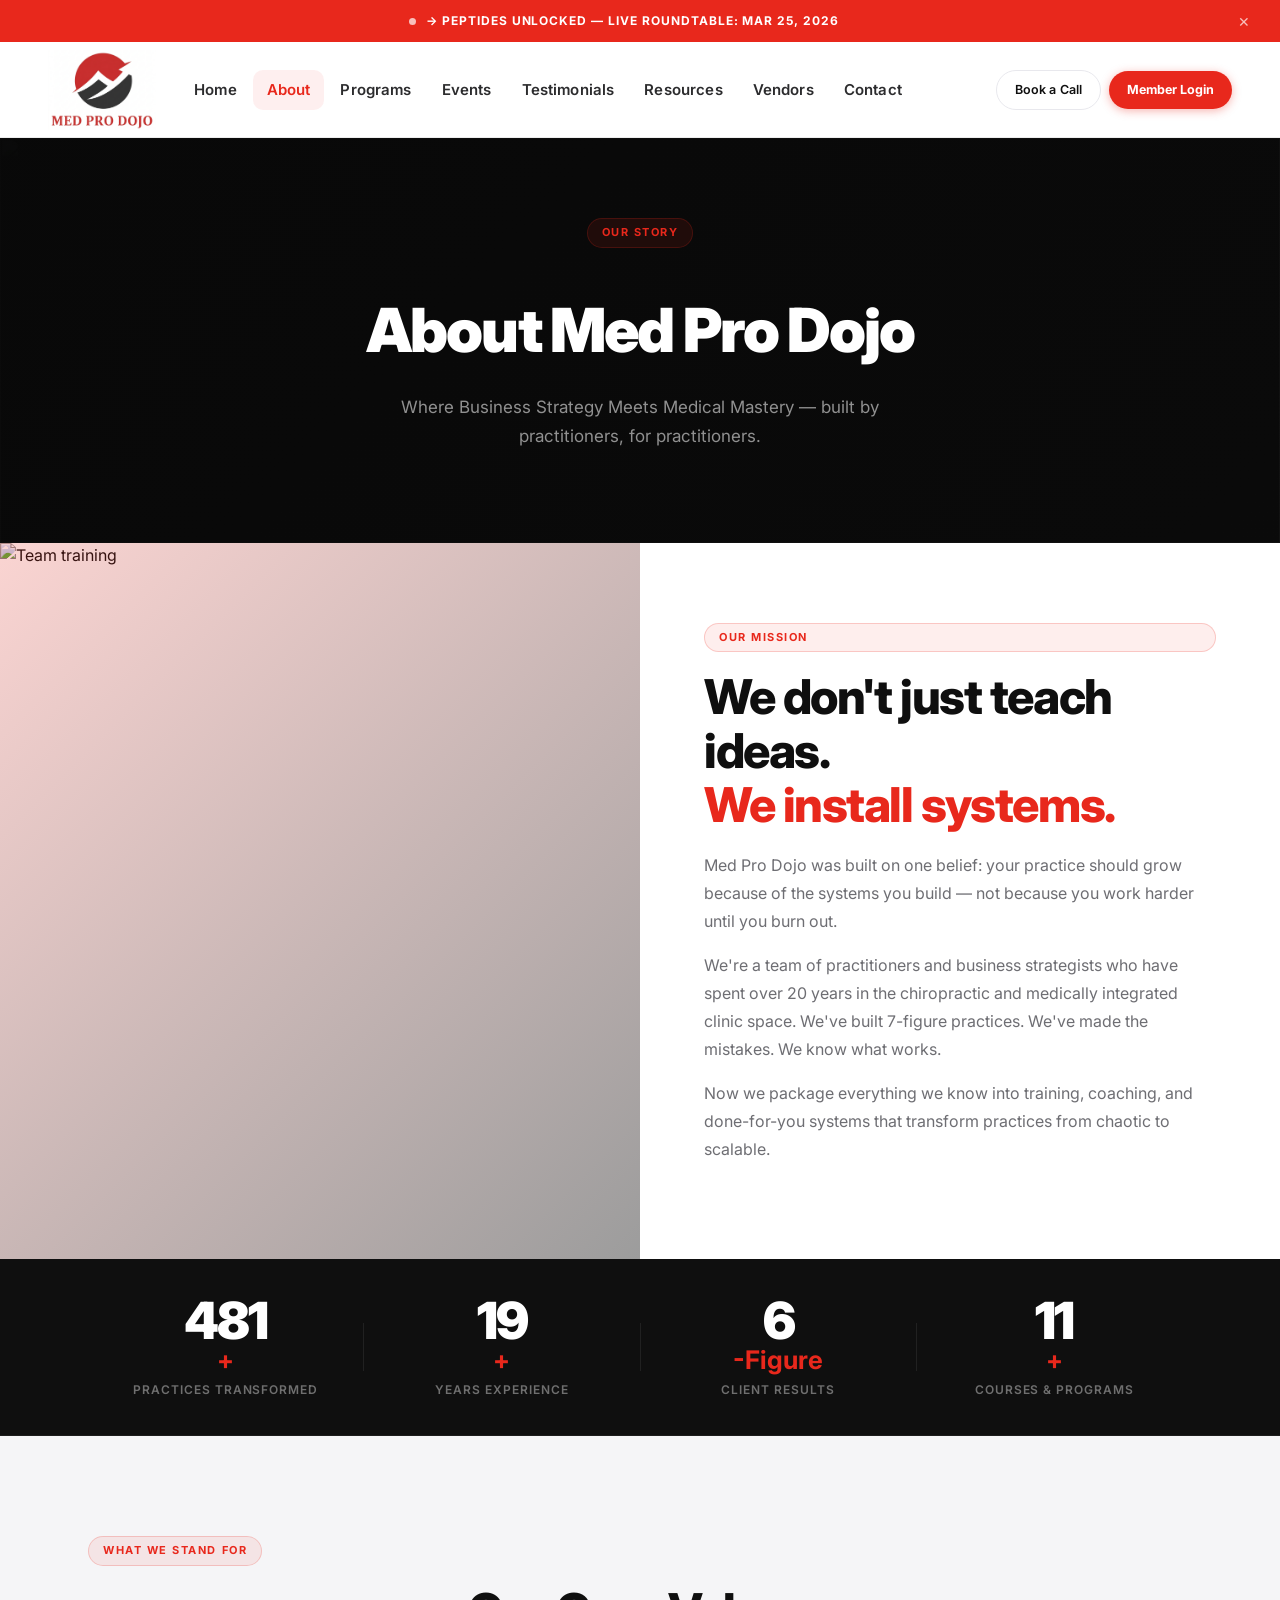
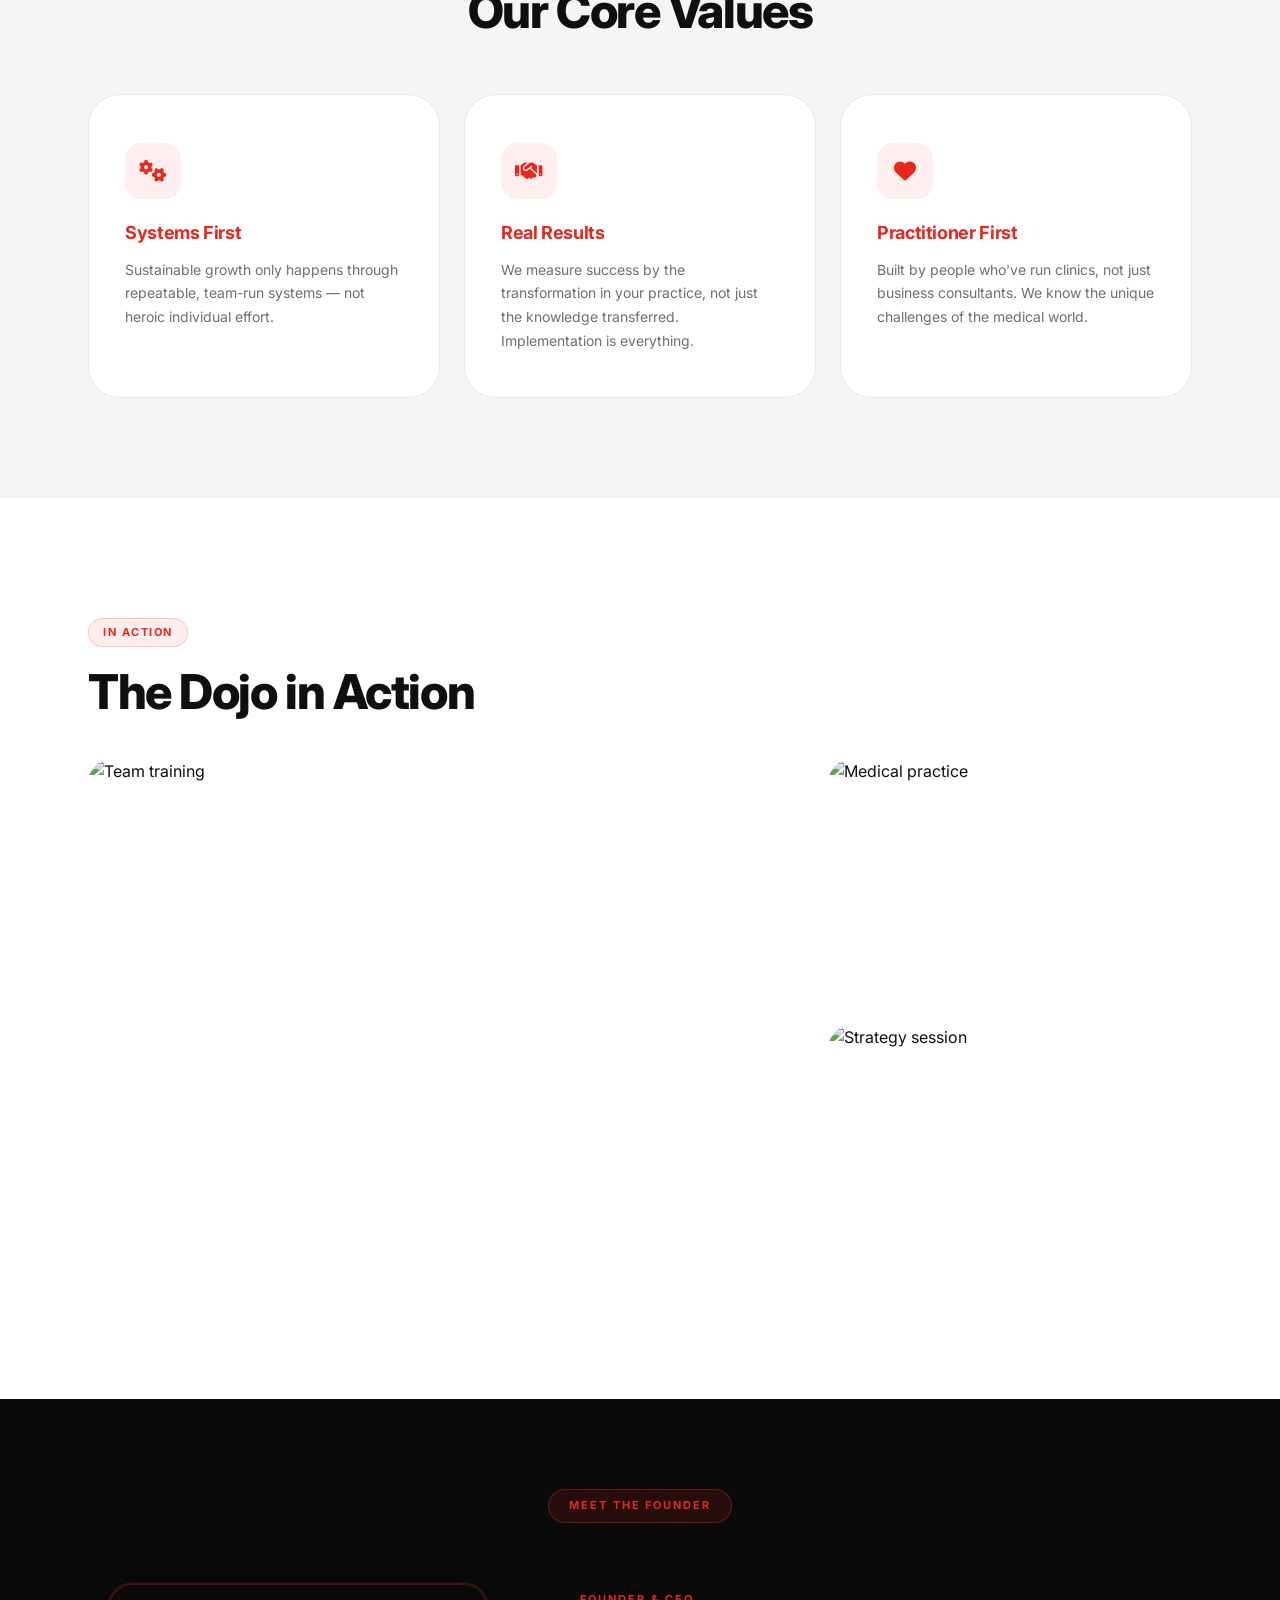
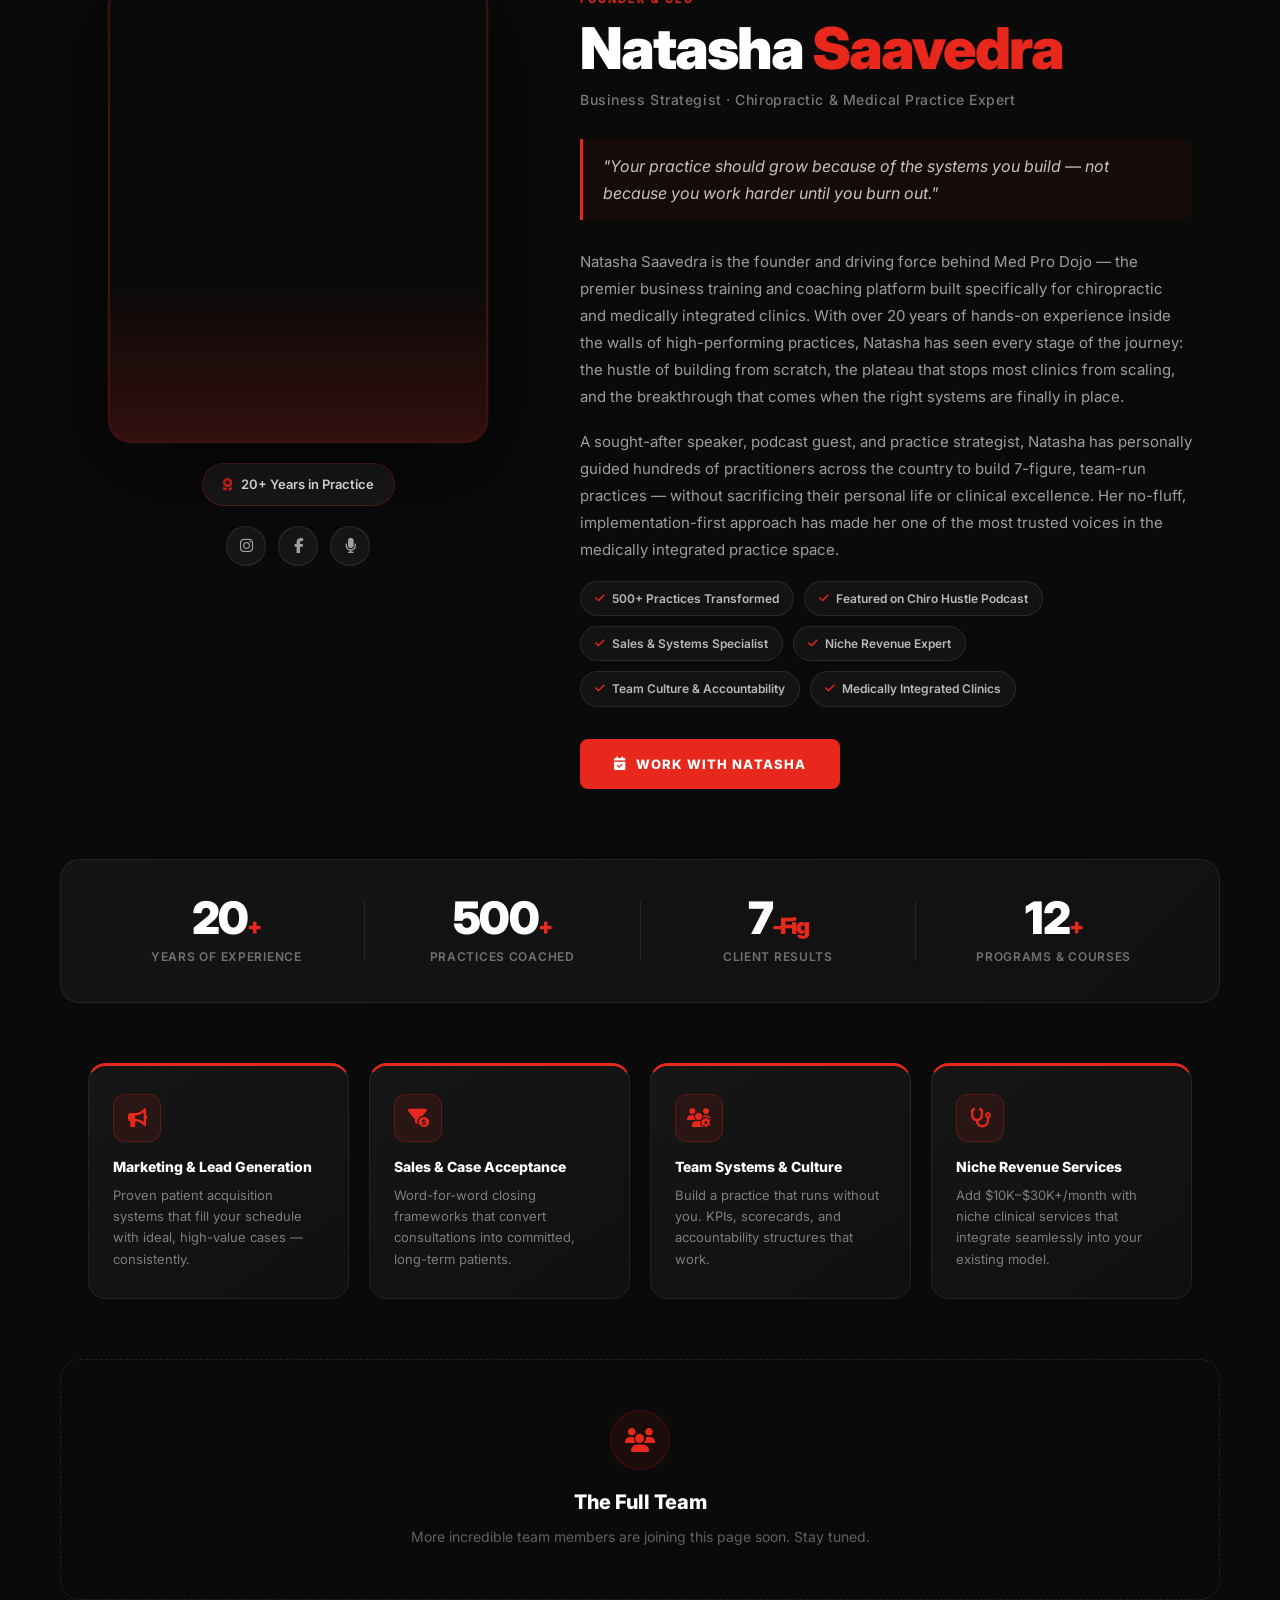
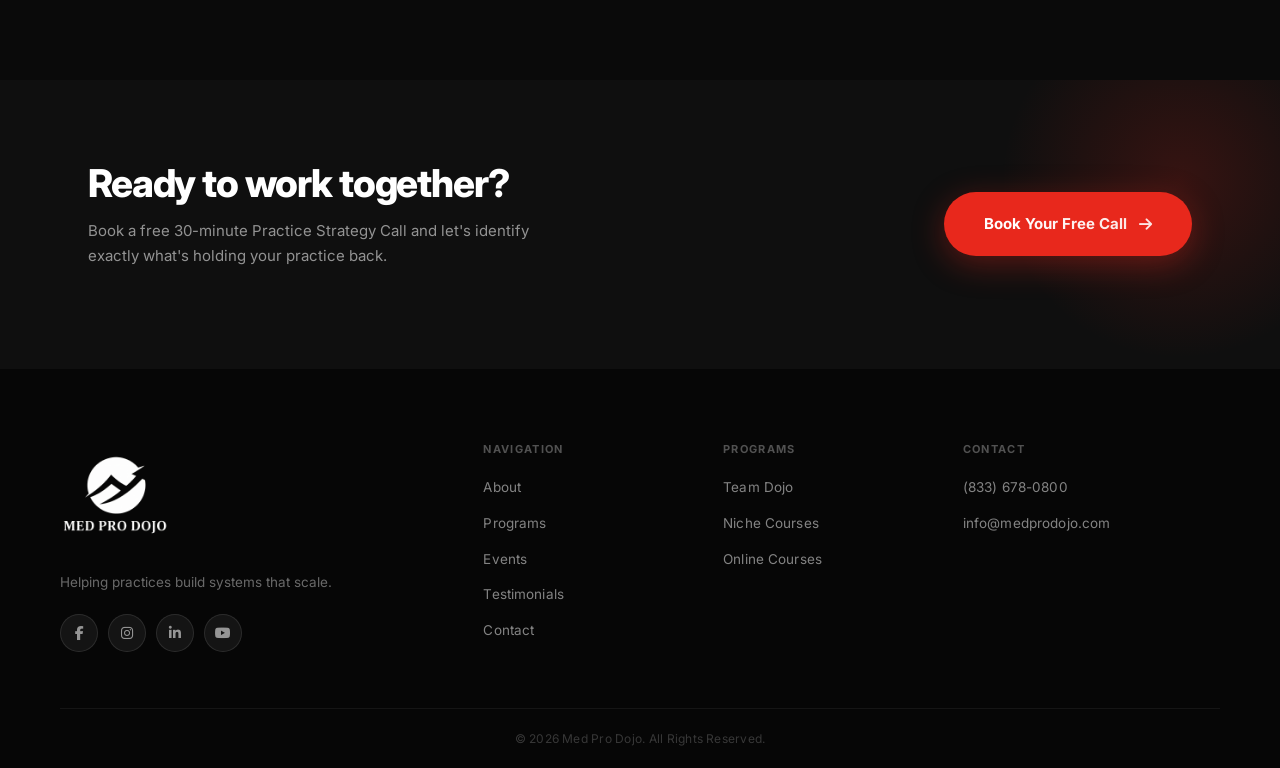
==== about.html @ c035f6b8 "Add files via upload" ====
<!DOCTYPE html>
<html lang="en">
<head>
  <meta charset="UTF-8" /><meta name="viewport" content="width=device-width, initial-scale=1.0" />
  <title>About — Med Pro Dojo</title>
  <link rel="stylesheet" href="css/style.css" />
  <link href="https://fonts.googleapis.com/css2?family=Inter:wght@300;400;500;600;700;800;900&display=swap" rel="stylesheet" />
  <link rel="stylesheet" href="https://cdn.jsdelivr.net/npm/@fortawesome/fontawesome-free@6.5.0/css/all.min.css" />
</head>
<body>
  <div class="announce-bar" id="announceBar"><div class="announce-inner"><span class="announce-dot"></span><a href="events.html">→ PEPTIDES UNLOCKED — LIVE ROUNDTABLE: MAR 25, 2026</a></div><button class="announce-close" id="announceClose">✕</button></div>
  <nav class="navbar" id="navbar">
    <div class="nav-wrap">
      <a href="index.html" class="nav-logo"><img src="images/logo-official.png" alt="Med Pro Dojo" class="logo-img-nav" /></a>
      <div class="nav-links" id="navLinks"><a href="index.html" class="nav-link">Home</a><a href="about.html" class="nav-link active">About</a><a href="programs.html" class="nav-link">Programs</a><a href="events.html" class="nav-link">Events</a><a href="testimonials.html" class="nav-link">Testimonials</a><a href="resources.html" class="nav-link">Resources</a><a href="vendors.html" class="nav-link">Vendors</a><a href="contact.html" class="nav-link">Contact</a></div>
      <div class="nav-ctas"><a href="contact.html" class="nav-btn-ghost">Book a Call</a><a href="#" class="nav-btn-red">Member Login</a><button class="burger" id="burger"><span></span><span></span><span></span></button></div>
    </div>
  </nav>
  <section class="page-hero">
    <div class="page-hero-bg"><img src="https://images.unsplash.com/photo-1551836022-d5d88e9218df?w=1600&q=70&auto=format&fit=crop" alt="" /><div class="page-hero-bg-tint"></div></div>
    <div class="container page-hero-body"><div class="section-label">Our Story</div><h1>About Med Pro Dojo</h1><p>Where Business Strategy Meets Medical Mastery — built by practitioners, for practitioners.</p></div>
  </section>
  <section class="split-section" style="min-height:580px">
    <div class="split-img"><img src="https://images.unsplash.com/photo-1576091160550-2173dba999ef?w=900&q=80&auto=format&fit=crop" alt="Team training" /><div class="split-img-overlay"></div></div>
    <div class="split-body">
      <div class="section-label dark">Our Mission</div>
      <h2 class="section-h2 text-dark">We don't just teach ideas.<br /><span class="text-red">We install systems.</span></h2>
      <p class="section-p text-gray">Med Pro Dojo was built on one belief: your practice should grow because of the systems you build — not because you work harder until you burn out.</p>
      <p class="section-p text-gray">We're a team of practitioners and business strategists who have spent over 20 years in the chiropractic and medically integrated clinic space. We've built 7-figure practices. We've made the mistakes. We know what works.</p>
      <p class="section-p text-gray">Now we package everything we know into training, coaching, and done-for-you systems that transform practices from chaotic to scalable.</p>
    </div>
  </section>
  <div class="stats-strip"><div class="stats-inner"><div class="stat-item"><span class="stat-num" data-count="500">0</span><span class="stat-plus">+</span><span class="stat-label">Practices Transformed</span></div><div class="stat-divider"></div><div class="stat-item"><span class="stat-num" data-count="20">0</span><span class="stat-plus">+</span><span class="stat-label">Years Experience</span></div><div class="stat-divider"></div><div class="stat-item"><span class="stat-num" data-count="7">0</span><span class="stat-plus">-Figure</span><span class="stat-label">Client Results</span></div><div class="stat-divider"></div><div class="stat-item"><span class="stat-num" data-count="12">0</span><span class="stat-plus">+</span><span class="stat-label">Courses &amp; Programs</span></div></div></div>
  <section class="section-light"><div class="container">
    <div class="section-label dark">What We Stand For</div>
    <h2 class="section-h2 text-dark center-text" style="margin-bottom:56px">Our Core Values</h2>
    <div style="display:grid;grid-template-columns:repeat(3,1fr);gap:24px">
      <div class="step-card reveal"><div class="step-icon"><i class="fas fa-cogs"></i></div><h3 style="font-size:18px;font-weight:700;color:var(--dark);margin-bottom:10px"><span class="text-red">Systems First</span></h3><p class="section-p text-gray" style="font-size:14px;margin:0">Sustainable growth only happens through repeatable, team-run systems — not heroic individual effort.</p></div>
      <div class="step-card reveal" style="--delay:.1s"><div class="step-icon"><i class="fas fa-handshake"></i></div><h3 style="font-size:18px;font-weight:700;color:var(--dark);margin-bottom:10px"><span class="text-red">Real Results</span></h3><p class="section-p text-gray" style="font-size:14px;margin:0">We measure success by the transformation in your practice, not just the knowledge transferred. Implementation is everything.</p></div>
      <div class="step-card reveal" style="--delay:.2s"><div class="step-icon"><i class="fas fa-heart"></i></div><h3 style="font-size:18px;font-weight:700;color:var(--dark);margin-bottom:10px"><span class="text-red">Practitioner First</span></h3><p class="section-p text-gray" style="font-size:14px;margin:0">Built by people who've run clinics, not just business consultants. We know the unique challenges of the medical world.</p></div>
    </div>
  </div></section>
  <section class="section-white"><div class="container">
    <div class="section-label dark">In Action</div>
    <h2 class="section-h2 text-dark" style="margin-bottom:40px">The Dojo in Action</h2>
    <div class="about-photo-grid">
      <div class="about-photo ap-main reveal"><img src="https://images.unsplash.com/photo-1600880292203-757bb62b4baf?w=800&q=80&auto=format&fit=crop" alt="Team training" /></div>
      <div class="about-photo reveal" style="--delay:.1s"><img src="https://images.unsplash.com/photo-1576091160399-112ba8d25d1d?w=600&q=80&auto=format&fit=crop" alt="Medical practice" /></div>
      <div class="about-photo reveal" style="--delay:.2s"><img src="https://images.unsplash.com/photo-1553877522-43269d4ea984?w=600&q=80&auto=format&fit=crop" alt="Strategy session" /></div>
    </div>
  </div></section>

  <!-- ═══════════════════════════════════════════════════
       GET TO KNOW NATASHA
  ═══════════════════════════════════════════════════ -->
  <section class="natasha-section">

    <!-- Top label -->
    <div class="natasha-intro-label">
      <span class="natasha-pill">Meet the Founder</span>
    </div>

    <!-- HERO SPLIT: photo left, headline right -->
    <div class="container natasha-hero-row">

      <!-- Photo column -->
      <div class="natasha-photo-wrap">
        <div class="natasha-photo-frame">
          <img src="images/natasha-headshot.jpg" alt="Natasha Saavedra — Founder, Med Pro Dojo" class="natasha-photo" />
          <div class="natasha-photo-glow"></div>
        </div>
        <!-- Floating credential badge -->
        <div class="natasha-badge">
          <i class="fas fa-award"></i>
          <span>20+ Years in Practice</span>
        </div>
        <!-- Social links under photo -->
        <div class="natasha-socials">
          <a href="https://www.instagram.com/medprodojo/" target="_blank" aria-label="Instagram"><i class="fab fa-instagram"></i></a>
          <a href="https://www.facebook.com/medprodojo" target="_blank" aria-label="Facebook"><i class="fab fa-facebook-f"></i></a>
          <a href="https://chirohustle.com/chiropractic-sales-marketing-and-systems-with-natasha-saavedra-chiro-hustle-podcast-661/" target="_blank" aria-label="Podcast"><i class="fas fa-microphone"></i></a>
        </div>
      </div>

      <!-- Text column -->
      <div class="natasha-text-col">
        <p class="natasha-overline">Founder &amp; CEO</p>
        <h2 class="natasha-name">Natasha <span>Saavedra</span></h2>
        <p class="natasha-title-line">Business Strategist · Chiropractic &amp; Medical Practice Expert</p>

        <blockquote class="natasha-quote">
          "Your practice should grow because of the systems you build — not because you work harder until you burn out."
        </blockquote>

        <p class="natasha-bio">
          Natasha Saavedra is the founder and driving force behind Med Pro Dojo — the premier business training and coaching platform built specifically for chiropractic and medically integrated clinics. With over 20 years of hands-on experience inside the walls of high-performing practices, Natasha has seen every stage of the journey: the hustle of building from scratch, the plateau that stops most clinics from scaling, and the breakthrough that comes when the right systems are finally in place.
        </p>
        <p class="natasha-bio">
          A sought-after speaker, podcast guest, and practice strategist, Natasha has personally guided hundreds of practitioners across the country to build 7-figure, team-run practices — without sacrificing their personal life or clinical excellence. Her no-fluff, implementation-first approach has made her one of the most trusted voices in the medically integrated practice space.
        </p>

        <!-- Credential tags -->
        <div class="natasha-creds">
          <span><i class="fas fa-check"></i> 500+ Practices Transformed</span>
          <span><i class="fas fa-check"></i> Featured on Chiro Hustle Podcast</span>
          <span><i class="fas fa-check"></i> Sales &amp; Systems Specialist</span>
          <span><i class="fas fa-check"></i> Niche Revenue Expert</span>
          <span><i class="fas fa-check"></i> Team Culture &amp; Accountability</span>
          <span><i class="fas fa-check"></i> Medically Integrated Clinics</span>
        </div>

        <a href="contact.html#strategy-call" class="natasha-cta">
          <i class="fas fa-calendar-check"></i> Work With Natasha
        </a>
      </div>
    </div>

    <!-- STATS ROW -->
    <div class="container natasha-stats-row">
      <div class="natasha-stat">
        <span class="ns-num">20<span class="ns-plus">+</span></span>
        <span class="ns-label">Years of Experience</span>
      </div>
      <div class="natasha-stat-divider"></div>
      <div class="natasha-stat">
        <span class="ns-num">500<span class="ns-plus">+</span></span>
        <span class="ns-label">Practices Coached</span>
      </div>
      <div class="natasha-stat-divider"></div>
      <div class="natasha-stat">
        <span class="ns-num">7<span class="ns-plus">-Fig</span></span>
        <span class="ns-label">Client Results</span>
      </div>
      <div class="natasha-stat-divider"></div>
      <div class="natasha-stat">
        <span class="ns-num">12<span class="ns-plus">+</span></span>
        <span class="ns-label">Programs &amp; Courses</span>
      </div>
    </div>

    <!-- EXPERTISE CARDS -->
    <div class="container natasha-expertise-row">
      <div class="natasha-exp-card">
        <div class="nec-icon"><i class="fas fa-bullhorn"></i></div>
        <h4>Marketing &amp; Lead Generation</h4>
        <p>Proven patient acquisition systems that fill your schedule with ideal, high-value cases — consistently.</p>
      </div>
      <div class="natasha-exp-card">
        <div class="nec-icon"><i class="fas fa-funnel-dollar"></i></div>
        <h4>Sales &amp; Case Acceptance</h4>
        <p>Word-for-word closing frameworks that convert consultations into committed, long-term patients.</p>
      </div>
      <div class="natasha-exp-card">
        <div class="nec-icon"><i class="fas fa-users-cog"></i></div>
        <h4>Team Systems &amp; Culture</h4>
        <p>Build a practice that runs without you. KPIs, scorecards, and accountability structures that work.</p>
      </div>
      <div class="natasha-exp-card">
        <div class="nec-icon"><i class="fas fa-stethoscope"></i></div>
        <h4>Niche Revenue Services</h4>
        <p>Add $10K–$30K+/month with niche clinical services that integrate seamlessly into your existing model.</p>
      </div>
    </div>

    <!-- TEAM COMING SOON PLACEHOLDER -->
    <div class="container natasha-team-placeholder">
      <div class="ntp-inner">
        <div class="ntp-icon"><i class="fas fa-users"></i></div>
        <h3>The Full Team</h3>
        <p>More incredible team members are joining this page soon. Stay tuned.</p>
      </div>
    </div>

  </section>

  <section class="cta-band"><div class="container cta-band-inner"><div><h2 class="cta-band-h2">Ready to work together?</h2><p class="cta-band-p">Book a free 30-minute Practice Strategy Call and let's identify exactly what's holding your practice back.</p></div><a href="contact.html" class="cta-band-btn">Book Your Free Call <i class="fas fa-arrow-right"></i></a></div></section>

  <style>
    /* ═══════════════════════════════════════════════════
       NATASHA SECTION — LOCAL STYLES
    ═══════════════════════════════════════════════════ */
    .natasha-section {
      background: #0a0a0a;
      padding: 90px 0 80px;
      overflow: hidden;
    }
    .natasha-intro-label {
      text-align: center;
      margin-bottom: 60px;
    }
    .natasha-pill {
      display: inline-block;
      background: rgba(232,40,28,0.12);
      border: 1px solid rgba(232,40,28,0.35);
      color: #E8281C;
      font-size: 11px;
      font-weight: 700;
      letter-spacing: 0.18em;
      text-transform: uppercase;
      padding: 7px 20px;
      border-radius: 100px;
    }

    /* ── HERO ROW ── */
    .natasha-hero-row {
      display: grid;
      grid-template-columns: 420px 1fr;
      gap: 72px;
      align-items: flex-start;
      margin-bottom: 70px;
    }

    /* Photo */
    .natasha-photo-wrap {
      position: relative;
      display: flex;
      flex-direction: column;
      align-items: center;
      gap: 20px;
    }
    .natasha-photo-frame {
      position: relative;
      width: 380px;
      height: 460px;
      border-radius: 24px;
      overflow: hidden;
      border: 2px solid rgba(232,40,28,0.25);
      box-shadow: 0 24px 80px rgba(0,0,0,0.6), 0 0 0 1px rgba(255,255,255,0.04);
    }
    /* Show only the top-right quadrant of the 2×2 grid image */
    .natasha-photo {
      position: absolute;
      width: 200%;       /* full image = 2× the frame width  */
      height: 200%;      /* full image = 2× the frame height */
      top: 0;
      left: -100%;       /* shift left to reveal right half  */
      object-fit: cover;
      object-position: top center;
      display: block;
    }
    .natasha-photo-glow {
      position: absolute;
      bottom: 0; left: 0; right: 0;
      height: 160px;
      background: linear-gradient(to top, rgba(232,40,28,0.18) 0%, transparent 100%);
      pointer-events: none;
    }
    .natasha-badge {
      display: inline-flex;
      align-items: center;
      gap: 8px;
      background: #1a1a1a;
      border: 1px solid rgba(232,40,28,0.3);
      border-radius: 100px;
      padding: 10px 20px;
      color: #fff;
      font-size: 13px;
      font-weight: 600;
    }
    .natasha-badge i { color: #E8281C; }
    .natasha-socials {
      display: flex;
      gap: 12px;
    }
    .natasha-socials a {
      width: 40px; height: 40px;
      border-radius: 50%;
      background: rgba(255,255,255,0.05);
      border: 1px solid rgba(255,255,255,0.1);
      display: flex; align-items: center; justify-content: center;
      color: rgba(255,255,255,0.6);
      font-size: 15px;
      transition: background 0.2s, color 0.2s, border-color 0.2s;
      text-decoration: none;
    }
    .natasha-socials a:hover {
      background: rgba(232,40,28,0.15);
      border-color: rgba(232,40,28,0.4);
      color: #E8281C;
    }

    /* Text col */
    .natasha-text-col { padding-top: 8px; }
    .natasha-overline {
      font-size: 11px;
      font-weight: 700;
      letter-spacing: 0.18em;
      text-transform: uppercase;
      color: #E8281C;
      margin-bottom: 10px;
    }
    .natasha-name {
      font-size: clamp(2.6rem, 4.5vw, 3.8rem);
      font-weight: 900;
      color: #fff;
      letter-spacing: -0.035em;
      line-height: 1.05;
      margin-bottom: 10px;
    }
    .natasha-name span { color: #E8281C; }
    .natasha-title-line {
      font-size: 14px;
      color: rgba(255,255,255,0.45);
      letter-spacing: 0.04em;
      margin-bottom: 28px;
      font-weight: 500;
    }
    .natasha-quote {
      border-left: 3px solid #E8281C;
      padding: 14px 20px;
      background: rgba(232,40,28,0.06);
      border-radius: 0 10px 10px 0;
      font-size: 16px;
      font-style: italic;
      color: rgba(255,255,255,0.75);
      line-height: 1.65;
      margin: 0 0 28px 0;
    }
    .natasha-bio {
      font-size: 15px;
      color: rgba(255,255,255,0.6);
      line-height: 1.8;
      margin-bottom: 18px;
    }
    .natasha-creds {
      display: flex;
      flex-wrap: wrap;
      gap: 10px;
      margin-bottom: 32px;
    }
    .natasha-creds span {
      display: inline-flex;
      align-items: center;
      gap: 7px;
      background: rgba(255,255,255,0.04);
      border: 1px solid rgba(255,255,255,0.09);
      border-radius: 100px;
      padding: 7px 14px;
      font-size: 12px;
      font-weight: 600;
      color: rgba(255,255,255,0.7);
    }
    .natasha-creds span i { color: #E8281C; font-size: 11px; }
    .natasha-cta {
      display: inline-flex;
      align-items: center;
      gap: 10px;
      background: #E8281C;
      color: #fff;
      font-size: 13px;
      font-weight: 800;
      letter-spacing: 0.08em;
      text-transform: uppercase;
      padding: 15px 34px;
      border-radius: 8px;
      text-decoration: none;
      transition: background 0.2s, transform 0.2s;
    }
    .natasha-cta:hover { background: #c41c12; transform: translateY(-2px); }

    /* ── STATS ROW ── */
    .natasha-stats-row {
      display: flex;
      align-items: center;
      justify-content: center;
      gap: 0;
      background: linear-gradient(135deg, #141414, #111);
      border: 1px solid rgba(255,255,255,0.07);
      border-radius: 20px;
      padding: 36px 48px;
      margin-bottom: 60px;
    }
    .natasha-stat {
      flex: 1;
      text-align: center;
      display: flex;
      flex-direction: column;
      gap: 6px;
    }
    .ns-num {
      font-size: 2.8rem;
      font-weight: 900;
      color: #fff;
      letter-spacing: -0.04em;
      line-height: 1;
    }
    .ns-plus {
      font-size: 1.4rem;
      color: #E8281C;
      font-weight: 900;
    }
    .ns-label {
      font-size: 12px;
      font-weight: 600;
      color: rgba(255,255,255,0.4);
      letter-spacing: 0.06em;
      text-transform: uppercase;
    }
    .natasha-stat-divider {
      width: 1px;
      height: 60px;
      background: rgba(255,255,255,0.08);
      flex-shrink: 0;
      margin: 0 20px;
    }

    /* ── EXPERTISE CARDS ── */
    .natasha-expertise-row {
      display: grid;
      grid-template-columns: repeat(4, 1fr);
      gap: 20px;
      margin-bottom: 60px;
    }
    .natasha-exp-card {
      background: linear-gradient(145deg, #161616, #101010);
      border: 1px solid rgba(255,255,255,0.07);
      border-top: 3px solid #E8281C;
      border-radius: 18px;
      padding: 28px 24px;
      transition: transform 0.25s, box-shadow 0.25s;
    }
    .natasha-exp-card:hover {
      transform: translateY(-5px);
      box-shadow: 0 16px 48px rgba(232,40,28,0.15);
    }
    .nec-icon {
      width: 48px; height: 48px;
      border-radius: 12px;
      background: rgba(232,40,28,0.1);
      border: 1.5px solid rgba(232,40,28,0.25);
      display: flex; align-items: center; justify-content: center;
      font-size: 19px;
      color: #E8281C;
      margin-bottom: 16px;
    }
    .natasha-exp-card h4 {
      font-size: 14px;
      font-weight: 800;
      color: #fff;
      margin-bottom: 8px;
      line-height: 1.3;
    }
    .natasha-exp-card p {
      font-size: 13px;
      color: rgba(255,255,255,0.45);
      line-height: 1.65;
      margin: 0;
    }

    /* ── TEAM PLACEHOLDER ── */
    .natasha-team-placeholder {
      border: 1.5px dashed rgba(255,255,255,0.1);
      border-radius: 20px;
      padding: 50px;
      text-align: center;
    }
    .ntp-icon {
      width: 60px; height: 60px;
      border-radius: 50%;
      background: rgba(232,40,28,0.08);
      border: 1.5px solid rgba(232,40,28,0.2);
      display: flex; align-items: center; justify-content: center;
      font-size: 24px;
      color: #E8281C;
      margin: 0 auto 16px;
    }
    .ntp-inner h3 {
      font-size: 20px; font-weight: 800; color: #fff; margin-bottom: 8px;
    }
    .ntp-inner p {
      font-size: 14px; color: rgba(255,255,255,0.35);
    }

    /* ── RESPONSIVE ── */
    @media (max-width: 960px) {
      .natasha-hero-row {
        grid-template-columns: 1fr;
        gap: 40px;
      }
      .natasha-photo-frame {
        width: 100%;
        height: 360px;
      }
      .natasha-expertise-row { grid-template-columns: 1fr 1fr; }
      .natasha-stats-row { flex-wrap: wrap; gap: 28px; padding: 32px 24px; }
      .natasha-stat-divider { display: none; }
      .natasha-stat { flex: 0 0 calc(50% - 14px); }
    }
    @media (max-width: 580px) {
      .natasha-expertise-row { grid-template-columns: 1fr; }
      .natasha-stat { flex: 0 0 100%; }
      .natasha-team-placeholder { padding: 36px 20px; }
    }
  </style>
  <footer class="footer"><div class="footer-top container"><div class="footer-brand-col"><div class="footer-logo"><img src="images/logo-white-official.png" alt="Med Pro Dojo" class="logo-img-footer" /></div><p class="footer-brand-p">Helping practices build systems that scale.</p><div class="social-row"><a href="#"><i class="fab fa-facebook-f"></i></a><a href="#"><i class="fab fa-instagram"></i></a><a href="#"><i class="fab fa-linkedin-in"></i></a><a href="#"><i class="fab fa-youtube"></i></a></div></div><div class="footer-nav-col"><p class="footer-col-label">Navigation</p><ul><li><a href="about.html">About</a></li><li><a href="programs.html">Programs</a></li><li><a href="events.html">Events</a></li><li><a href="testimonials.html">Testimonials</a></li><li><a href="contact.html">Contact</a></li></ul></div><div class="footer-nav-col"><p class="footer-col-label">Programs</p><ul><li><a href="programs.html">Team Dojo</a></li><li><a href="programs.html">Niche Courses</a></li><li><a href="programs.html">Online Courses</a></li></ul></div><div class="footer-nav-col"><p class="footer-col-label">Contact</p><ul><li><a href="tel:8336780800">(833) 678-0800</a></li><li><a href="mailto:info@medprodojo.com">info@medprodojo.com</a></li></ul></div></div><div class="footer-bottom"><p>&copy; 2026 Med Pro Dojo. All Rights Reserved.</p></div></footer>
  <div class="toast" id="toast"></div><script src="js/main.js"></script>
</body>
</html>
---- css/style.css ----
/* ================================================
   MED PRO DOJO — 2026 Elevated Redesign
   Apple-level polish · Glassmorphism · Bento Grid
   ================================================ */

/* ─── RESET & TOKENS ─────────────────────────── */
*, *::before, *::after { box-sizing: border-box; margin: 0; padding: 0; }

:root {
  --red:        #E8281C;
  --red-dark:   #C41F14;
  --red-glow:   rgba(232,40,28,0.35);
  --black:      #080808;
  --dark:       #0F0F0F;
  --dark-2:     #181818;
  --dark-3:     #242424;
  --gray-1:     #F5F5F7;
  --gray-2:     #E8E8ED;
  --gray-3:     #AEAEB2;
  --gray-4:     #6E6E73;
  --white:      #FFFFFF;
  --font:       'Inter', -apple-system, BlinkMacSystemFont, sans-serif;
  --r-sm:       10px;
  --r-md:       16px;
  --r-lg:       24px;
  --r-xl:       32px;
  --shadow-sm:  0 2px 12px rgba(0,0,0,0.08);
  --shadow-md:  0 8px 32px rgba(0,0,0,0.14);
  --shadow-lg:  0 20px 60px rgba(0,0,0,0.20);
  --shadow-xl:  0 32px 80px rgba(0,0,0,0.26);
  --ease:       cubic-bezier(0.4,0,0.2,1);
  --spring:     cubic-bezier(0.34,1.56,0.64,1);
  --t:          0.28s;
  --nav-h:      96px;
  --ann-h:      42px;
}

html { scroll-behavior: smooth; font-size: 16px; }
body {
  font-family: var(--font);
  background: var(--white);
  color: var(--dark);
  -webkit-font-smoothing: antialiased;
  -moz-osx-font-smoothing: grayscale;
  overflow-x: hidden;
  line-height: 1.6;
}
a { text-decoration: none; color: inherit; }
ul { list-style: none; }
img { display: block; max-width: 100%; }
button { font-family: var(--font); cursor: pointer; border: none; background: none; }

/* ─── UTILS ──────────────────────────────────── */
.container { max-width: 1160px; margin: 0 auto; padding: 0 28px; }
.text-red  { color: var(--red); }
.text-white{ color: var(--white); }
.text-dark { color: var(--dark); }
.text-gray { color: var(--gray-4); }
.text-muted{ color: rgba(255,255,255,0.55); }
.center-text{ text-align: center; }

/* ─── TYPOGRAPHY ─────────────────────────────── */
.section-label {
  display: inline-block;
  font-size: 11px;
  font-weight: 700;
  letter-spacing: 0.14em;
  text-transform: uppercase;
  color: var(--red);
  background: rgba(232,40,28,0.1);
  border: 1px solid rgba(232,40,28,0.2);
  padding: 5px 14px;
  border-radius: 100px;
  margin-bottom: 18px;
}
.section-label.dark {
  color: var(--red);
  background: rgba(232,40,28,0.08);
}

.section-h2 {
  font-size: clamp(2rem, 4vw, 3rem);
  font-weight: 800;
  letter-spacing: -0.03em;
  line-height: 1.12;
  margin-bottom: 20px;
}
.section-p {
  font-size: 16px;
  line-height: 1.75;
  margin-bottom: 16px;
}

/* ─── BUTTONS ────────────────────────────────── */
.btn-primary-lg {
  display: inline-flex;
  align-items: center;
  gap: 10px;
  background: var(--red);
  color: var(--white);
  font-size: 14px;
  font-weight: 700;
  letter-spacing: 0.02em;
  padding: 16px 32px;
  border-radius: 100px;
  box-shadow: 0 4px 20px var(--red-glow);
  transition: background var(--t) var(--ease),
              transform var(--t) var(--spring),
              box-shadow var(--t) var(--ease);
  cursor: pointer;
}
.btn-primary-lg:hover {
  background: var(--red-dark);
  transform: translateY(-2px);
  box-shadow: 0 8px 32px var(--red-glow);
}
.btn-primary-lg:active { transform: translateY(0); }

.btn-ghost-lg {
  display: inline-flex;
  align-items: center;
  gap: 8px;
  background: rgba(255,255,255,0.1);
  color: var(--white);
  font-size: 14px;
  font-weight: 600;
  letter-spacing: 0.02em;
  padding: 16px 32px;
  border-radius: 100px;
  border: 1px solid rgba(255,255,255,0.2);
  backdrop-filter: blur(12px);
  transition: all var(--t) var(--ease);
}
.btn-ghost-lg:hover {
  background: rgba(255,255,255,0.18);
  border-color: rgba(255,255,255,0.35);
  transform: translateY(-2px);
}

/* ─── ANNOUNCE BAR ───────────────────────────── */
.announce-bar {
  height: var(--ann-h);
  background: var(--red);
  display: flex;
  align-items: center;
  justify-content: space-between;
  padding: 0 20px;
  position: sticky;
  top: 0;
  z-index: 300;
}
.announce-inner {
  display: flex;
  align-items: center;
  gap: 10px;
  flex: 1;
  justify-content: center;
}
.announce-dot {
  width: 7px; height: 7px;
  background: rgba(255,255,255,0.7);
  border-radius: 50%;
  animation: pulse-dot 2s infinite;
}
@keyframes pulse-dot {
  0%,100%{opacity:1;transform:scale(1)}
  50%{opacity:0.5;transform:scale(1.4)}
}
.announce-inner a {
  color: var(--white);
  font-size: 12px;
  font-weight: 700;
  letter-spacing: 0.08em;
  text-transform: uppercase;
}
.announce-inner a:hover { text-decoration: underline; }
.announce-close {
  color: rgba(255,255,255,0.7);
  font-size: 14px;
  padding: 6px 10px;
  flex-shrink: 0;
  transition: color var(--t);
}
.announce-close:hover { color: var(--white); }

/* ─── NAVBAR ─────────────────────────────────── */
.navbar {
  height: var(--nav-h);
  position: sticky;
  top: var(--ann-h);
  z-index: 200;
  background: rgba(255,255,255,0.92);
  backdrop-filter: saturate(200%) blur(24px);
  -webkit-backdrop-filter: saturate(200%) blur(24px);
  border-bottom: 1px solid rgba(0,0,0,0.07);
  transition: background var(--t), box-shadow var(--t);
}
.navbar.scrolled {
  background: rgba(255,255,255,0.97);
  box-shadow: 0 2px 24px rgba(0,0,0,0.09);
}
.nav-wrap {
  max-width: 1240px;
  margin: 0 auto;
  padding: 0 28px;
  height: 100%;
  display: flex;
  align-items: center;
  gap: 24px;
}
.nav-logo {
  display: flex;
  align-items: center;
  gap: 0;
  flex-shrink: 0;
  text-decoration: none;
}
/* Official PNG logo — navbar */
.logo-img-nav {
  height: 80px;
  width: auto;
  display: block;
  flex-shrink: 0;
  transition: opacity 0.25s, transform 0.25s var(--spring);
  max-height: 80px;
  mix-blend-mode: multiply; /* removes white bg on light navbar */
}
.nav-logo:hover .logo-img-nav {
  opacity: 0.88;
  transform: scale(1.03);
}

/* Footer logo — same real logo as navbar, blended onto dark bg */
.logo-img-footer {
  height: 110px;
  width: auto;
  display: block;
  flex-shrink: 0;
  opacity: 1;
  transition: opacity 0.25s var(--ease);
}
.logo-img-footer:hover {
  opacity: 0.85;
}

/* Legacy fallback */
.logo-mark { display: none; }
.logo-text { display: none; }
.logo-name { display: none; }
.logo-tag  { display: none; }

.nav-links {
  display: flex;
  align-items: center;
  gap: 2px;
  flex: 1;
}
.nav-link {
  font-size: 15px;
  font-weight: 600;
  color: #2c2c2e;
  padding: 8px 14px;
  border-radius: var(--r-sm);
  transition: color var(--t), background var(--t);
  letter-spacing: 0.01em;
}
.nav-link:hover { color: var(--dark); background: var(--gray-1); }
.nav-link.active { color: var(--red); background: rgba(232,40,28,0.07); }

.nav-ctas {
  display: flex;
  align-items: center;
  gap: 8px;
  flex-shrink: 0;
}
.nav-btn-ghost {
  font-size: 12.5px;
  font-weight: 600;
  color: var(--dark);
  padding: 9px 18px;
  border-radius: 100px;
  border: 1.5px solid var(--gray-2);
  transition: all var(--t);
  letter-spacing: 0.01em;
}
.nav-btn-ghost:hover { background: var(--dark); color: var(--white); border-color: var(--dark); }
.nav-btn-red {
  font-size: 12.5px;
  font-weight: 700;
  color: var(--white);
  background: var(--red);
  padding: 9px 18px;
  border-radius: 100px;
  transition: all var(--t);
  box-shadow: 0 2px 10px var(--red-glow);
}
.nav-btn-red:hover { background: var(--red-dark); transform: translateY(-1px); }

.burger {
  display: none;
  flex-direction: column;
  gap: 5px;
  padding: 8px;
  border-radius: var(--r-sm);
  transition: background var(--t);
}
.burger:hover { background: var(--gray-1); }
.burger span {
  display: block;
  width: 20px; height: 2px;
  background: var(--dark);
  border-radius: 1px;
  transition: all var(--t) var(--ease);
}
.burger.open span:nth-child(1){ transform: translateY(7px) rotate(45deg); }
.burger.open span:nth-child(2){ opacity:0; transform:scaleX(0); }
.burger.open span:nth-child(3){ transform: translateY(-7px) rotate(-45deg); }

/* ─── HERO ───────────────────────────────────── */
.hero {
  min-height: 94vh;
  position: relative;
  display: flex;
  align-items: center;
  overflow: hidden;
}
.hero-media {
  position: absolute;
  inset: 0;
  z-index: 0;
}
.hero-img {
  width: 100%; height: 100%;
  object-fit: cover;
  object-position: right 25%;
  transform: scale(1.04);
  transition: transform 8s ease-out;
}
.hero.loaded .hero-img { transform: scale(1); }
.hero-tint {
  position: absolute;
  inset: 0;
  /* Text is LEFT — doctor is RIGHT. Dark left, open right. */
  background:
    linear-gradient(90deg, rgba(4,4,8,0.96) 0%, rgba(4,4,8,0.80) 35%, rgba(4,4,8,0.30) 62%, rgba(4,4,8,0.05) 100%),
    linear-gradient(0deg, rgba(4,4,8,0.55) 0%, transparent 40%),
    linear-gradient(180deg, rgba(4,4,8,0.25) 0%, transparent 20%);
}

.hero-body {
  position: relative;
  z-index: 1;
  max-width: 1160px;
  margin: 0 auto;
  padding: 100px 28px 80px;
  width: 100%;
}

.pill {
  display: inline-flex;
  align-items: center;
  gap: 6px;
  font-size: 11px;
  font-weight: 700;
  letter-spacing: 0.1em;
  text-transform: uppercase;
  padding: 6px 16px;
  border-radius: 100px;
}
.pill-red {
  background: rgba(232,40,28,0.18);
  color: #ff6b63;
  border: 1px solid rgba(232,40,28,0.35);
}

.hero-eyebrow { margin-bottom: 22px; }

.hero-h1 {
  font-size: clamp(2.6rem, 6vw, 4.4rem);
  font-weight: 900;
  line-height: 1.08;
  letter-spacing: -0.03em;
  color: var(--white);
  margin-bottom: 28px;
  max-width: 760px;
}
.hero-h1 em {
  font-style: italic;
  color: rgba(255,255,255,0.7);
  font-weight: 400;
}
.hero-stroke {
  color: var(--red);
  position: relative;
  display: inline-block;
}
.hero-stroke::after {
  content: '';
  position: absolute;
  bottom: -4px; left: 0; right: 0;
  height: 3px;
  background: linear-gradient(90deg, var(--red), transparent);
  border-radius: 2px;
  opacity: 0.6;
}

.hero-sub {
  font-size: 17px;
  color: rgba(255,255,255,0.68);
  line-height: 1.75;
  max-width: 560px;
  margin-bottom: 12px;
}
.hero-sub-sm {
  font-size: 14px;
  color: rgba(255,255,255,0.42);
  margin-bottom: 40px;
}
.hero-sub-sm strong { color: rgba(255,255,255,0.65); }

.hero-actions { display: flex; gap: 14px; flex-wrap: wrap; }

.hero-scroll {
  position: absolute;
  bottom: 36px; left: 50%;
  transform: translateX(-50%);
  display: flex;
  flex-direction: column;
  align-items: center;
  gap: 8px;
  z-index: 2;
}
.scroll-line {
  width: 1px;
  height: 48px;
  background: linear-gradient(to bottom, transparent, rgba(255,255,255,0.4));
  animation: scroll-anim 2s ease-in-out infinite;
}
@keyframes scroll-anim {
  0%,100%{ transform:scaleY(1); opacity:1; }
  50%{ transform:scaleY(0.5) translateY(12px); opacity:0.4; }
}
.hero-scroll span {
  font-size: 10px;
  letter-spacing: 0.15em;
  text-transform: uppercase;
  color: rgba(255,255,255,0.3);
}

/* ─── STATS STRIP ────────────────────────────── */
.stats-strip {
  background: var(--dark);
  border-bottom: 1px solid rgba(255,255,255,0.06);
}
.stats-inner {
  max-width: 1160px;
  margin: 0 auto;
  padding: 0 28px;
  display: flex;
  align-items: center;
  justify-content: center;
  gap: 0;
}
.stat-item {
  flex: 1;
  display: flex;
  flex-direction: column;
  align-items: center;
  padding: 36px 24px;
  position: relative;
  text-align: center;
}
.stat-top {
  display: flex;
  align-items: baseline;
  gap: 3px;
  line-height: 1;
}
.stat-num {
  font-size: clamp(2.4rem, 4vw, 3.2rem);
  font-weight: 900;
  color: var(--white);
  letter-spacing: -0.04em;
  line-height: 1;
}
.stat-plus {
  font-size: clamp(1.2rem, 2vw, 1.6rem);
  font-weight: 700;
  color: var(--red);
  line-height: 1;
}
.stat-label {
  font-size: 12px;
  color: rgba(255,255,255,0.4);
  text-transform: uppercase;
  letter-spacing: 0.08em;
  font-weight: 600;
  margin-top: 8px;
}
.stat-divider {
  width: 1px;
  height: 48px;
  background: rgba(255,255,255,0.08);
  flex-shrink: 0;
}

/* ─── SECTION WRAPPERS ───────────────────────── */
.section-dark {
  background: var(--dark);
  padding: 100px 0;
}
.section-light {
  background: var(--gray-1);
  padding: 100px 0;
}
.section-white {
  background: var(--white);
  padding: 120px 0;
}

/* Angled dividers */
.angle-bottom {
  clip-path: polygon(0 0, 100% 0, 100% calc(100% - 56px), 0 100%);
  padding-bottom: 160px;
}
.angle-top {
  clip-path: polygon(0 56px, 100% 0, 100% 100%, 0 100%);
  padding-top: 160px;
}
.angle-both {
  clip-path: polygon(0 56px, 100% 0, 100% calc(100% - 56px), 0 100%);
  padding-top: 140px;
  padding-bottom: 140px;
}

/* ─── BENTO PAIN GRID ────────────────────────── */
.bento-pain {
  display: grid;
  grid-template-columns: repeat(3, 1fr);
  grid-template-rows: auto auto;
  gap: 16px;
  margin-bottom: 60px;
}

.bento-card {
  border-radius: var(--r-lg);
  padding: 32px 28px;
  transition: transform var(--t) var(--spring), box-shadow var(--t) var(--ease);
  cursor: default;
}
.bento-card:hover {
  transform: translateY(-5px) scale(1.01);
  box-shadow: 0 20px 48px rgba(0,0,0,0.35);
}

/* Large card spans 2 rows */
.bc-large {
  grid-row: span 2;
  display: flex;
  flex-direction: column;
  justify-content: flex-end;
  min-height: 280px;
}
.bc-wide {
  grid-column: span 2;
}
.bc-med {}

.glass-dark {
  background: rgba(255,255,255,0.04);
  border: 1px solid rgba(255,255,255,0.09);
  backdrop-filter: blur(20px);
}
.glass-red {
  background: rgba(232,40,28,0.1);
  border: 1px solid rgba(232,40,28,0.25);
  backdrop-filter: blur(20px);
}

.bento-icon {
  width: 44px; height: 44px;
  border-radius: 12px;
  background: rgba(232,40,28,0.15);
  border: 1px solid rgba(232,40,28,0.25);
  display: flex; align-items: center; justify-content: center;
  color: var(--red);
  font-size: 18px;
  margin-bottom: 16px;
}
.glass-red .bento-icon {
  background: rgba(232,40,28,0.2);
  border-color: rgba(232,40,28,0.4);
}

.bento-card h3 {
  font-size: 16px;
  font-weight: 700;
  color: rgba(255,255,255,0.85);
  line-height: 1.45;
  margin-bottom: 8px;
}
.bento-card h3 strong { color: var(--white); }
.bento-card p {
  font-size: 13.5px;
  color: rgba(255,255,255,0.45);
  line-height: 1.6;
}

.pain-statement {
  text-align: center;
  font-size: 22px;
  font-weight: 600;
  color: rgba(255,255,255,0.75);
  max-width: 680px;
  margin: 0 auto;
  line-height: 1.5;
  padding: 32px 48px;
  border: 1px solid rgba(255,255,255,0.08);
  border-radius: var(--r-lg);
  background: rgba(255,255,255,0.03);
}
.pain-statement .fa-quote-left { color: var(--red); margin-right: 12px; font-size: 18px; }
.pain-statement .fa-quote-right { color: var(--red); margin-left: 12px; font-size: 18px; }

/* ─── IMAGINE STACK ──────────────────────────── */
.imagine-stack {
  max-width: 800px;
  margin: 0 auto;
  display: flex;
  flex-direction: column;
  gap: 3px;
}
.imagine-row {
  display: flex;
  align-items: center;
  gap: 28px;
  background: var(--white);
  border: 1.5px solid var(--gray-2);
  border-radius: var(--r-lg);
  padding: 24px 32px;
  transition: all var(--t) var(--ease);
  cursor: default;
}
.imagine-row:hover {
  border-color: var(--red);
  box-shadow: 0 4px 24px rgba(232,40,28,0.1), var(--shadow-sm);
  transform: translateX(8px);
}
.imagine-num {
  font-size: 42px;
  font-weight: 900;
  color: var(--gray-2);
  line-height: 1;
  letter-spacing: -0.04em;
  flex-shrink: 0;
  width: 56px;
  text-align: center;
  transition: color var(--t);
}
.imagine-row:hover .imagine-num { color: rgba(232,40,28,0.2); }
.imagine-row p {
  font-size: 17px;
  font-weight: 500;
  color: var(--dark);
  line-height: 1.5;
}
.imagine-row p strong { color: var(--red); }

/* ─── GROWTH SECTION ─────────────────────────── */
.growth-section {
  position: relative;
  padding: 60px 0 70px;
  overflow: hidden;
}
.growth-bg {
  position: absolute;
  inset: 0;
}
.growth-bg img {
  width: 100%; height: 100%;
  object-fit: cover;
  object-position: center;
}
.growth-overlay {
  position: absolute;
  inset: 0;
  background: rgba(4,4,6,0.97);
}
.growth-body {
  position: relative;
  z-index: 1;
  text-align: center;
}
.growth-header { text-align: center; }

/* ════════════════════════════════════════
   GROWTH SYSTEM — Hub & Spoke Diagram
════════════════════════════════════════ */

/* ── SECTION ── */
.gsd-section {
  background: linear-gradient(180deg, #080808 0%, #040404 50%, #080808 100%);
  padding: 90px 0 80px;
  border-top: 1px solid rgba(255,255,255,0.04);
  border-bottom: 1px solid rgba(255,255,255,0.04);
}

/* ── HEADER ── */
.gsd-header {
  text-align: center;
  margin-bottom: 56px;
}
.gsd-badge {
  display: inline-block;
  background: var(--red);
  color: #fff;
  font-size: 11px;
  font-weight: 800;
  letter-spacing: 0.12em;
  text-transform: uppercase;
  padding: 7px 20px;
  border-radius: 100px;
  margin-bottom: 22px;
}
.gsd-title {
  font-size: clamp(2.2rem, 4.5vw, 3.4rem);
  font-weight: 900;
  color: #fff;
  line-height: 1.1;
  letter-spacing: -0.03em;
  margin-bottom: 16px;
}
.gsd-title-red { color: var(--red); }
.gsd-subtitle {
  font-size: 15px;
  color: rgba(255,255,255,0.45);
  max-width: 520px;
  margin: 0 auto;
  line-height: 1.7;
}

/* ── DIAGRAM CANVAS ──
   900px wide × 480px tall fixed canvas.
   All children are absolute inside it.
   SVG lines sit underneath via z-index.
── */
.gsd-diagram {
  position: relative;
  width: 900px;
  height: 560px;
  margin: 0 auto;
}

/* SVG line layer */
.gsd-lines {
  position: absolute;
  inset: 0;
  width: 100%;
  height: 100%;
  pointer-events: none;
  z-index: 1;
}

/* ── HUB ──
   Centered at (450, 295) → left: 450-95=355, top: 295-95=200
── */
.gsd-hub {
  position: absolute;
  left: 355px;
  top:  200px;
  width: 190px;
  height: 190px;
  display: flex;
  align-items: center;
  justify-content: center;
  z-index: 3;
}
.gsd-hub-outer-glow {
  position: absolute;
  inset: -30px;
  border-radius: 50%;
  background: radial-gradient(circle, rgba(232,40,28,0.45) 0%, rgba(232,40,28,0.1) 55%, transparent 75%);
  animation: gsdPulse 3s ease-in-out infinite;
}
@keyframes gsdPulse {
  0%,100% { opacity: 0.7; transform: scale(1);   }
  50%      { opacity: 1;   transform: scale(1.08); }
}
.gsd-hub-ring {
  position: absolute;
  inset: 0;
  border-radius: 50%;
  border: 4px solid rgba(232,40,28,0.9);
  box-shadow:
    0 0 0 8px rgba(232,40,28,0.15),
    0 0 50px rgba(232,40,28,0.65),
    0 0 100px rgba(232,40,28,0.3);
  background: #ffffff;
  overflow: hidden;
}
.gsd-hub-inner {
  position: relative;
  z-index: 2;
  display: flex;
  align-items: center;
  justify-content: center;
  width: 100%;
  height: 100%;
}
.gsd-hub-logo {
  width: 138px;
  height: 138px;
  object-fit: contain;
}

/* ── CARDS ── shared styles */
.gsd-card {
  position: absolute;
  width: 220px;
  background: linear-gradient(145deg, #1e1e1e 0%, #131313 100%);
  border: 1px solid rgba(255,255,255,0.08);
  border-top: 3px solid var(--red);
  border-radius: 16px;
  padding: 18px 16px 18px 16px;
  display: flex;
  align-items: flex-start;
  gap: 14px;
  z-index: 4;
  transition: transform 0.25s ease, border-color 0.25s, box-shadow 0.25s;
  cursor: default;
}
.gsd-card:hover {
  transform: translateY(-4px) scale(1.02);
  border-color: rgba(232,40,28,0.45);
  box-shadow: 0 12px 40px rgba(232,40,28,0.25);
}

/* Icon circle */
.gsd-card-icon {
  flex-shrink: 0;
  width: 44px;
  height: 44px;
  border-radius: 50%;
  background: rgba(232,40,28,0.12);
  border: 1.5px solid rgba(232,40,28,0.35);
  display: flex;
  align-items: center;
  justify-content: center;
  color: var(--red);
  font-size: 17px;
}

/* Card text */
.gsd-card-text strong {
  display: block;
  font-size: 14px;
  font-weight: 800;
  color: #fff;
  line-height: 1.3;
  margin-bottom: 5px;
}
.gsd-card-text p {
  font-size: 12px;
  color: rgba(255,255,255,0.45);
  line-height: 1.55;
  margin: 0;
}

/* ── CARD POSITIONS ──
   Diagram: 900 × 560, hub center = (450, 295)
   Cards are 220×~100px → half = (110, 50)
   TOP:        cx=450,cy=70  → left=340, top=20    (far above hub)
   LEFT:       cx=95,cy=245  → left=-15, top=195
   RIGHT:      cx=805,cy=245 → left=695, top=195
   BOT-LEFT:   cx=145,cy=450 → left=35,  top=405
   BOT-RIGHT:  cx=755,cy=450 → left=645, top=405
── */
.gsd-card--top      { left: 340px; top:  20px; }
.gsd-card--left     { left: -15px; top: 195px; }
.gsd-card--right    { left: 695px; top: 195px; }
.gsd-card--bot-left { left:  35px; top: 405px; }
.gsd-card--bot-right{ left: 645px; top: 405px; }

/* ── FOOTNOTE ── */
.gsd-footnote {
  text-align: center;
  margin-top: 40px;
  font-size: 13.5px;
  color: rgba(255,255,255,0.3);
  letter-spacing: 0.01em;
}

/* ── RESPONSIVE ── */
@media (max-width: 960px) {
  .gsd-diagram {
    width: 100%;
    height: auto;
    display: grid;
    grid-template-columns: 1fr 1fr;
    gap: 12px;
    position: static;
  }
  .gsd-lines { display: none; }
  .gsd-hub {
    position: static;
    width: 100px; height: 100px;
    grid-column: 1 / span 2;
    margin: 8px auto 4px;
  }
  .gsd-hub-outer-glow { inset: -16px; }
  .gsd-hub-logo { width: 80px; height: 80px; }
  .gsd-card {
    position: static;
    width: 100%;
  }
  .gsd-card--top { grid-column: 1 / span 2; }
}


/* ─── STEPS ──────────────────────────────────── */
.steps-row {
  display: grid;
  grid-template-columns: repeat(4,1fr);
  gap: 28px;
}
.step-card {
  background: var(--white);
  border: 1.5px solid var(--gray-2);
  border-radius: var(--r-xl);
  padding: 48px 36px 44px;
  position: relative;
  transition: all var(--t) var(--spring);
  overflow: hidden;
}
.step-card::after {
  content: '';
  position: absolute;
  top: 0; left: 0; right: 0;
  height: 3px;
  background: linear-gradient(90deg, var(--red), #ff6b63);
  transform: scaleX(0);
  transform-origin: left;
  transition: transform 0.4s var(--ease);
}
.step-card:hover {
  box-shadow: var(--shadow-lg);
  border-color: transparent;
  transform: translateY(-6px);
}
.step-card:hover::after { transform: scaleX(1); }
.step-num {
  font-size: 88px;
  font-weight: 900;
  color: var(--gray-2);
  line-height: 1;
  letter-spacing: -0.05em;
  margin-bottom: 12px;
  transition: color var(--t);
}
.step-card:hover .step-num { color: rgba(232,40,28,0.12); }
.step-icon {
  width: 56px; height: 56px;
  border-radius: var(--r-md);
  background: rgba(232,40,28,0.08);
  display: flex; align-items: center; justify-content: center;
  color: var(--red);
  font-size: 22px;
  margin-bottom: 20px;
  transition: background var(--t), transform var(--t) var(--spring);
}
.step-card:hover .step-icon {
  background: var(--red);
  color: var(--white);
  transform: scale(1.1);
}
.step-card h3 {
  font-size: 20px;
  font-weight: 800;
  margin-bottom: 14px;
  color: var(--dark);
  letter-spacing: -0.02em;
}
.step-card p {
  font-size: 15px;
  color: var(--gray-4);
  line-height: 1.7;
}
.step-line {
  position: absolute;
  right: -20px; top: 50%;
  transform: translateY(-50%);
  width: 40px; height: 2px;
  background: var(--gray-2);
  z-index: 2;
}

/* ─── WHO WE HELP — split image section ─────── */
.who-section {
  display: grid;
  grid-template-columns: 1fr 1fr;
  min-height: 640px;
}
.who-img {
  position: relative;
  overflow: hidden;
}
.who-img img {
  width: 100%; height: 100%;
  object-fit: cover;
  object-position: center 20%;
  transition: transform 0.7s var(--ease);
}
.who-section:hover .who-img img { transform: scale(1.03); }
.who-img-overlay {
  position: absolute; inset: 0;
  background: linear-gradient(135deg, rgba(232,40,28,0.18) 0%, rgba(8,8,8,0.4) 100%);
}
.who-img-badge {
  position: absolute;
  bottom: 28px; left: 28px;
  background: rgba(232,40,28,0.92);
  backdrop-filter: blur(12px);
  color: white;
  padding: 12px 20px;
  border-radius: var(--r-md);
  font-size: 13px;
  font-weight: 600;
  display: flex;
  align-items: center;
  gap: 10px;
  box-shadow: 0 4px 20px rgba(232,40,28,0.35);
}
.who-body {
  padding: 72px 64px;
  display: flex;
  flex-direction: column;
  justify-content: center;
  background: var(--white);
}
.who-checks {
  display: flex;
  flex-direction: column;
  gap: 14px;
  margin: 28px 0;
}
.who-check {
  display: flex;
  align-items: flex-start;
  gap: 12px;
  font-size: 15px;
  color: var(--dark);
  font-weight: 500;
}
.who-check i {
  color: var(--red);
  font-size: 16px;
  margin-top: 2px;
  flex-shrink: 0;
}
.who-statement {
  background: rgba(232,40,28,0.06);
  border-left: 3px solid var(--red);
  padding: 18px 22px;
  border-radius: 0 var(--r-sm) var(--r-sm) 0;
  font-size: 15px;
  font-style: italic;
  color: var(--dark);
  line-height: 1.6;
}
.who-statement i { color: var(--red); margin: 0 4px; font-size: 12px; }

/* ─── IMAGINE IF — card grid ─────────────────── */
.imagine-grid {
  display: grid;
  grid-template-columns: repeat(4, 1fr);
  gap: 20px;
}
.imagine-card {
  background: rgba(255,255,255,0.06);
  border: 1px solid rgba(255,255,255,0.1);
  border-radius: var(--r-lg);
  padding: 32px 24px;
  transition: all 0.3s var(--spring);
}
.imagine-card:hover {
  background: rgba(255,255,255,0.1);
  border-color: rgba(232,40,28,0.4);
  transform: translateY(-6px);
  box-shadow: 0 12px 40px rgba(232,40,28,0.15);
}
.imagine-card-icon {
  width: 52px; height: 52px;
  border-radius: var(--r-md);
  background: rgba(232,40,28,0.15);
  border: 1px solid rgba(232,40,28,0.3);
  display: flex; align-items: center; justify-content: center;
  font-size: 20px;
  color: var(--red);
  margin-bottom: 20px;
}
.imagine-card h3 {
  font-size: 16px;
  font-weight: 700;
  color: var(--white);
  line-height: 1.4;
  margin-bottom: 10px;
}
.imagine-card h3 strong { color: var(--red); font-weight: 800; }
.imagine-card p {
  font-size: 14px;
  line-height: 1.65;
  color: rgba(255,255,255,0.55);
}

/* ─── SPLIT SECTION ──────────────────────────── */
.split-section {
  display: grid;
  grid-template-columns: 1fr 1fr;
  min-height: 680px;
}
.split-img {
  position: relative;
  overflow: hidden;
}
.split-img img {
  width: 100%; height: 100%;
  object-fit: cover;
  object-position: center;
  transition: transform 0.8s ease;
}
.split-section:hover .split-img img { transform: scale(1.03); }
.split-img-overlay {
  position: absolute; inset: 0;
  background: linear-gradient(135deg, rgba(232,40,28,0.2) 0%, rgba(8,8,8,0.4) 100%);
}
.split-img-badge {
  position: absolute;
  bottom: 32px; left: 32px;
  background: rgba(255,255,255,0.12);
  backdrop-filter: blur(20px);
  border: 1px solid rgba(255,255,255,0.2);
  border-radius: 100px;
  padding: 12px 24px;
  display: flex; align-items: center; gap: 10px;
  color: var(--white);
  font-size: 13px;
  font-weight: 600;
  cursor: pointer;
  transition: all var(--t);
}
.split-img-badge:hover {
  background: rgba(232,40,28,0.3);
  border-color: rgba(232,40,28,0.5);
}
.split-img-badge i { font-size: 20px; color: var(--white); }
.split-body {
  padding: 80px 64px;
  background: var(--white);
  display: flex;
  flex-direction: column;
  justify-content: center;
}

.dojo-features {
  display: flex;
  flex-direction: column;
  gap: 20px;
  margin-top: 8px;
}
.dojo-feat {
  display: flex;
  gap: 16px;
  align-items: flex-start;
}
.dojo-feat-icon {
  width: 44px; height: 44px;
  border-radius: 12px;
  display: flex; align-items: center; justify-content: center;
  color: white;
  font-size: 18px;
  flex-shrink: 0;
  box-shadow: var(--shadow-sm);
}
.dojo-feat strong {
  display: block;
  font-size: 15px;
  font-weight: 700;
  color: var(--dark);
  margin-bottom: 4px;
}
.dojo-feat p {
  font-size: 13.5px;
  color: var(--gray-4);
  line-height: 1.6;
}

/* ─── BOLD STRIP ─────────────────────────────── */
.bold-strip {
  background: var(--red);
  padding: 28px 0;
  overflow: hidden;
  position: relative;
}
.bold-strip-inner {
  display: flex;
  align-items: center;
  justify-content: center;
  gap: 48px;
  white-space: nowrap;
}
.bold-strip-inner span {
  font-size: clamp(1.8rem, 4vw, 3rem);
  font-weight: 900;
  letter-spacing: 0.08em;
  text-transform: uppercase;
  color: rgba(255,255,255,0.9);
}
.bold-strip-inner span.text-red {
  color: rgba(255,255,255,0.4);
}

/* ─── COURSE CAROUSEL ────────────────────────── */
.carousel-header {
  display: flex;
  align-items: flex-end;
  justify-content: space-between;
  margin-bottom: 40px;
  gap: 24px;
  flex-wrap: wrap;
}
.carousel-nav {
  display: flex;
  gap: 10px;
  flex-shrink: 0;
}
.carousel-btn {
  width: 44px; height: 44px;
  border-radius: 50%;
  background: var(--white);
  border: 1.5px solid var(--gray-2);
  color: var(--dark);
  font-size: 14px;
  display: flex; align-items: center; justify-content: center;
  transition: all var(--t) var(--spring);
  cursor: pointer;
}
.carousel-btn:hover {
  background: var(--red);
  border-color: var(--red);
  color: var(--white);
  transform: scale(1.1);
}

.carousel-track-wrap {
  overflow: hidden;
  border-radius: var(--r-xl);
}
.carousel-track {
  display: flex;
  gap: 20px;
  transition: transform 0.5s var(--ease);
  will-change: transform;
}

.course-slide {
  flex: 0 0 calc(25% - 15px);
  background: var(--white);
  border-radius: var(--r-lg);
  overflow: hidden;
  box-shadow: var(--shadow-sm);
  border: 1.5px solid var(--gray-2);
  transition: all var(--t) var(--spring);
  display: flex;
  flex-direction: column;
}
.course-slide:hover {
  transform: translateY(-8px);
  box-shadow: var(--shadow-xl);
  border-color: transparent;
}
.cs-img {
  height: 160px;
  position: relative;
  overflow: hidden;
  display: flex;
  align-items: center;
  justify-content: center;
}
.cs-img-inner {
  font-size: 40px;
  color: rgba(255,255,255,0.25);
  transition: transform var(--t) var(--spring), color var(--t);
}
.course-slide:hover .cs-img-inner {
  transform: scale(1.15);
  color: rgba(255,255,255,0.45);
}
.cs-body {
  padding: 22px 20px;
  flex: 1;
  display: flex;
  flex-direction: column;
  gap: 8px;
}
.cs-tag {
  font-size: 10px;
  font-weight: 700;
  letter-spacing: 0.1em;
  text-transform: uppercase;
  color: var(--red);
  background: rgba(232,40,28,0.08);
  padding: 3px 10px;
  border-radius: 100px;
  width: fit-content;
}
.cs-body h3 {
  font-size: 15px;
  font-weight: 700;
  color: var(--dark);
  line-height: 1.3;
}
.cs-body p {
  font-size: 13px;
  color: var(--gray-4);
  line-height: 1.6;
  flex: 1;
}
.cs-link {
  display: inline-flex;
  align-items: center;
  gap: 6px;
  font-size: 12.5px;
  font-weight: 700;
  color: var(--red);
  margin-top: 4px;
  transition: gap var(--t);
}
.cs-link:hover { gap: 10px; }

.carousel-dots {
  display: flex;
  justify-content: center;
  gap: 8px;
  margin-top: 28px;
}
.carousel-dot {
  width: 8px; height: 8px;
  border-radius: 50%;
  background: var(--gray-3);
  transition: all var(--t) var(--spring);
  cursor: pointer;
}
.carousel-dot.active {
  background: var(--red);
  width: 24px;
  border-radius: 4px;
}

/* ─── FREE STRATEGY SECTION ──────────────────── */
.free-section {
  display: grid;
  grid-template-columns: 1fr 1fr;
  min-height: 640px;
}
.free-left {
  position: relative;
  overflow: hidden;
}
.free-left img {
  width: 100%; height: 100%;
  object-fit: cover;
  object-position: center 20%;
  transition: transform 0.8s ease;
}
.free-section:hover .free-left img { transform: scale(1.03); }
.free-left-overlay {
  position: absolute; inset: 0;
  background: linear-gradient(to right, rgba(8,8,8,0.2) 0%, rgba(8,8,8,0.05) 100%);
}
.free-right {
  background: var(--gray-1);
  padding: 80px 72px;
  display: flex;
  flex-direction: column;
  justify-content: center;
}

.free-list {
  display: flex;
  flex-direction: column;
  gap: 14px;
  margin-bottom: 36px;
}
.free-list li {
  display: flex;
  align-items: center;
  gap: 12px;
  font-size: 15px;
  font-weight: 500;
  color: var(--dark);
}
.free-list li i { color: var(--red); font-size: 16px; flex-shrink: 0; }

.free-form {
  display: flex;
  flex-direction: column;
  gap: 12px;
}
.free-form-row {
  display: grid;
  grid-template-columns: 1fr 1fr;
  gap: 12px;
}
.free-form input {
  padding: 14px 18px;
  border: 1.5px solid var(--gray-2);
  border-radius: var(--r-md);
  font-size: 14px;
  font-family: var(--font);
  color: var(--dark);
  background: var(--white);
  outline: none;
  transition: border-color var(--t), box-shadow var(--t);
}
.free-form input:focus {
  border-color: var(--red);
  box-shadow: 0 0 0 4px rgba(232,40,28,0.08);
}
.free-form input::placeholder { color: var(--gray-3); }

/* ─── CTA BAND ───────────────────────────────── */
.cta-band {
  background: var(--dark);
  padding: 80px 0;
  position: relative;
  overflow: hidden;
}
.cta-band::before {
  content: '';
  position: absolute;
  top: -80px; right: -80px;
  width: 360px; height: 360px;
  background: radial-gradient(circle, rgba(232,40,28,0.18) 0%, transparent 70%);
  pointer-events: none;
}
.cta-band-inner {
  display: flex;
  align-items: center;
  justify-content: space-between;
  gap: 48px;
  flex-wrap: wrap;
}
.cta-band-h2 {
  font-size: clamp(1.8rem, 3vw, 2.6rem);
  font-weight: 800;
  color: var(--white);
  letter-spacing: -0.03em;
  margin-bottom: 12px;
  line-height: 1.2;
}
.cta-band-p {
  font-size: 15px;
  color: rgba(255,255,255,0.55);
  max-width: 480px;
  line-height: 1.7;
  margin-bottom: 20px;
}
.cta-band-list {
  display: flex;
  flex-direction: column;
  gap: 10px;
}
.cta-band-list li {
  display: flex;
  align-items: center;
  gap: 10px;
  font-size: 14px;
  color: rgba(255,255,255,0.7);
}
.cta-band-list li i { color: var(--red); }
.cta-band-btn {
  display: inline-flex;
  align-items: center;
  gap: 12px;
  background: var(--red);
  color: var(--white);
  font-size: 15px;
  font-weight: 700;
  padding: 20px 40px;
  border-radius: 100px;
  white-space: nowrap;
  box-shadow: 0 8px 32px var(--red-glow);
  transition: all var(--t) var(--spring);
  flex-shrink: 0;
}
.cta-band-btn:hover {
  background: var(--red-dark);
  transform: translateY(-3px) scale(1.02);
  box-shadow: 0 14px 40px var(--red-glow);
}

/* ─── PREVIOUS EVENTS — Replay Archive ──────── */
.prev-events-section {
  position: relative;
  padding: 100px 0 120px;
  overflow: hidden;
}
.prev-events-bg {
  position: absolute;
  inset: 0;
  z-index: 0;
}
.prev-events-bg img {
  width: 100%; height: 100%;
  object-fit: cover;
  object-position: center top;
}
.prev-events-overlay {
  position: absolute;
  inset: 0;
  background: linear-gradient(160deg, rgba(6,6,8,0.97) 0%, rgba(6,6,8,0.92) 60%, rgba(6,6,8,0.88) 100%);
}
.prev-events-body {
  position: relative;
  z-index: 1;
}

/* Table wrapper */
.prev-table-wrap {
  background: rgba(255,255,255,0.04);
  border: 1px solid rgba(255,255,255,0.09);
  border-radius: var(--r-xl);
  overflow: hidden;
  backdrop-filter: blur(8px);
}
.prev-table {
  width: 100%;
}

/* Header row */
.prev-table-head {
  display: grid;
  grid-template-columns: 240px 1fr 220px;
  padding: 18px 36px;
  background: rgba(232,40,28,0.12);
  border-bottom: 1px solid rgba(232,40,28,0.2);
}
.prev-table-head > div {
  font-size: 12px;
  font-weight: 800;
  text-transform: uppercase;
  letter-spacing: 0.1em;
  color: rgba(255,255,255,0.5);
}
.prev-table-head .prev-col-title {
  color: var(--red);
}

/* Data rows */
.prev-table-row {
  display: grid;
  grid-template-columns: 240px 1fr 220px;
  padding: 28px 36px;
  align-items: center;
  border-bottom: 1px solid rgba(255,255,255,0.06);
  transition: background 0.25s var(--ease);
}
.prev-table-row:last-child {
  border-bottom: none;
}
.prev-table-row:hover {
  background: rgba(255,255,255,0.04);
}

/* Date column */
.prev-col-date {
  display: flex;
  flex-direction: column;
  gap: 4px;
}
.prev-date-main {
  font-size: 15px;
  font-weight: 800;
  color: var(--red);
  line-height: 1.2;
}
.prev-date-time {
  font-size: 12px;
  color: rgba(255,255,255,0.4);
  font-weight: 500;
}

/* Title column */
.prev-col-title {
  font-size: 16px;
  font-weight: 600;
  color: rgba(255,255,255,0.88);
  line-height: 1.45;
  padding-right: 24px;
}

/* Link column */
.prev-col-link {
  display: flex;
  align-items: center;
  justify-content: flex-end;
}
.prev-watch-btn {
  display: inline-flex;
  align-items: center;
  gap: 8px;
  padding: 12px 22px;
  border: 1.5px solid var(--red);
  border-radius: 100px;
  font-size: 12px;
  font-weight: 700;
  text-transform: uppercase;
  letter-spacing: 0.06em;
  color: var(--red);
  background: transparent;
  text-decoration: none;
  transition: all 0.25s var(--ease);
  white-space: nowrap;
}
.prev-watch-btn i {
  font-size: 14px;
}
.prev-watch-btn:hover {
  background: var(--red);
  color: var(--white);
  box-shadow: 0 8px 28px var(--red-glow);
  transform: translateY(-2px);
}

/* Responsive */
@media (max-width: 768px) {
  .prev-table-head { display: none; }
  .prev-table-row {
    grid-template-columns: 1fr;
    gap: 12px;
    padding: 24px 20px;
  }
  .prev-col-link { justify-content: flex-start; }
}

/* ════════════════════════════════════════
   VENDORS PAGE
════════════════════════════════════════ */

/* Hero */
.vendor-hero {
  position: relative;
  padding: 110px 0 80px;
  overflow: hidden;
  min-height: 380px;
  display: flex;
  align-items: center;
}
.vendor-hero-bg {
  position: absolute;
  inset: 0;
}
.vendor-hero-bg img {
  width: 100%; height: 100%;
  object-fit: cover;
  object-position: center;
}
.vendor-hero-overlay {
  position: absolute;
  inset: 0;
  background: rgba(4,4,6,0.88);
}
.vendor-hero-body {
  position: relative;
  z-index: 1;
  text-align: center;
}
.vendor-hero-body h1 {
  font-size: clamp(2.4rem, 5vw, 3.8rem);
  font-weight: 900;
  color: var(--white);
  line-height: 1.1;
  letter-spacing: -0.03em;
  margin-bottom: 16px;
}
.vendor-hero-body p {
  font-size: 16px;
  color: rgba(255,255,255,0.6);
  max-width: 520px;
  margin: 0 auto;
  line-height: 1.65;
}

/* Announcement Band */
.vendor-announce-band {
  background: var(--red);
  padding: 32px 0;
}
.vendor-announce-title {
  font-size: clamp(1.4rem, 2.5vw, 1.9rem);
  font-weight: 800;
  color: white;
  margin-bottom: 10px;
  letter-spacing: -0.02em;
}
.vendor-announce-title span {
  margin-right: 8px;
}
.vendor-announce-sub {
  font-size: 15px;
  color: rgba(255,255,255,0.88);
  max-width: 680px;
  margin: 0 auto;
  line-height: 1.65;
}

/* Main Vendor Section */
.vendor-section {
  background: var(--white);
  padding: 60px 0 80px;
}

/* 3-column row of vendor categories */
.vendor-categories-row {
  display: grid;
  grid-template-columns: repeat(3, 1fr);
  gap: 24px;
}

/* Each category column */
.vendor-cat-col {
  border: 2px solid #e0e0e0;
  border-radius: 4px;
  overflow: hidden;
}

/* Category header */
.vendor-cat-header {
  display: flex;
  align-items: center;
  gap: 10px;
  padding: 14px 18px;
  font-size: 14px;
  font-weight: 800;
  color: var(--white);
  text-align: center;
  justify-content: center;
  letter-spacing: 0.01em;
  line-height: 1.3;
}
.vendor-cat-header--red  { background: var(--red); }
.vendor-cat-header--dark { background: #1a1a1a; }
.vendor-cat-header i { font-size: 15px; flex-shrink: 0; }

/* Vendor list body */
.vendor-cat-body {
  background: var(--white);
  padding: 8px 0;
}

/* Individual vendor item */
.vendor-item {
  display: flex;
  align-items: center;
  gap: 14px;
  padding: 14px 18px;
  border-bottom: 1px solid #f0f0f0;
  transition: background 0.2s;
}
.vendor-item:last-child { border-bottom: none; }
.vendor-item:hover { background: #fdf5f5; }

/* Logo box */
.vendor-logo-box {
  flex-shrink: 0;
  width: 52px;
  height: 52px;
  display: flex;
  align-items: center;
  justify-content: center;
}

/* Logo placeholder circles — each vendor gets a unique color */
.vendor-logo-placeholder {
  width: 48px;
  height: 48px;
  border-radius: 10px;
  display: flex;
  align-items: center;
  justify-content: center;
  background: #ddd;
  font-size: 12px;
  overflow: hidden;
}
/* Vendor-specific colors */
.vl-finance      { background: #E8281C; }
.vl-cherry       { background: #1a1a1a; }
.vl-ascentium    { background: #0077b6; }
.vl-ackerman     { background: #1a3a5c; }
.vl-nexxess      { background: #f5f5f5; border: 1px solid #ccc; }
.vl-david        { background: #2d6a4f; }
.vl-mcarthur     { background: #1a3a5c; }
.vl-newlife      { background: #2d9e6b; }
.vl-juventix     { background: #4b3fc7; }
.vl-biolive      { background: #E8281C; }
.vl-superior     { background: #0077b6; }
.vl-allergy      { background: #5a7c3e; }
.vl-7figure      { background: #1a1a1a; }
.vl-profit       { background: #181818; }
.vl-risemd       { background: #1a3a5c; }
.vl-highlevel    { background: #0f172a; }
.vl-umg          { background: #ffc107; }
.vl-troy         { background: #111; }
.vl-connectedmind{ background: #4b3fc7; }
.vl-primarycare  { background: #1a3a5c; }
.vl-purity       { background: #6d3b47; }
.vl-ohs          { background: #2e7d32; }
.vl-sbn          { background: #1a3a5c; }
.vl-dahlia       { background: #b85c38; }
.vl-lifeforce    { background: #0077b6; }
.vl-ips          { background: #e8f4fd; border: 1px solid #ccc; }
.vl-nervespa     { background: #1a1a1a; }
.vl-chirothin    { background: #E8281C; }
.vl-chirospring  { background: #fdf4ec; border: 1px solid #ccc; }
.vl-intefusion   { background: #0b4d6d; }
.vl-medicalpractice { background: #1a3a5c; }
.vl-bodysite     { background: #f0f0f0; border: 1px solid #ccc; }
.vl-federal      { background: #0d2f6d; }

/* Vendor text */
.vendor-info { flex: 1; min-width: 0; }
.vendor-name {
  display: block;
  font-size: 13.5px;
  font-weight: 700;
  color: #1a1a1a;
  line-height: 1.3;
  margin-bottom: 3px;
}
.vendor-name--red { color: var(--red); }
.vendor-desc {
  font-size: 12px;
  color: #777;
  line-height: 1.4;
  margin: 0;
}

/* Join / Become a Vendor CTA */
.vendor-join-section {
  background: var(--dark);
  padding: 100px 0;
}
.vendor-join-body {
  display: grid;
  grid-template-columns: 1fr 1fr;
  gap: 64px;
  align-items: start;
}
.vendor-join-list {
  list-style: none;
  padding: 0;
  margin: 0;
  display: flex;
  flex-direction: column;
  gap: 12px;
}
.vendor-join-list li {
  display: flex;
  align-items: flex-start;
  gap: 12px;
  font-size: 15px;
  color: rgba(255,255,255,0.75);
  line-height: 1.5;
}
.vendor-join-list li i {
  color: var(--red);
  font-size: 16px;
  margin-top: 2px;
  flex-shrink: 0;
}
.vendor-join-form-card {
  background: rgba(255,255,255,0.05);
  border: 1.5px solid rgba(255,255,255,0.1);
  border-radius: 20px;
  padding: 36px 32px;
  backdrop-filter: blur(10px);
}
.vendor-join-form-card h3 {
  font-size: 22px;
  font-weight: 800;
  color: var(--white);
  margin-bottom: 8px;
}

/* Responsive */
@media (max-width: 900px) {
  .vendor-categories-row {
    grid-template-columns: 1fr;
  }
  .vendor-join-body {
    grid-template-columns: 1fr;
    gap: 40px;
  }
}

/* ─── FOOTER ─────────────────────────────────── */
.footer {
  background: #060606;
  color: var(--white);
}
.footer-top {
  display: grid;
  grid-template-columns: 2fr 1fr 1fr 1.4fr;
  gap: 56px;
  padding: 72px 0 56px;
  border-bottom: 1px solid rgba(255,255,255,0.06);
}
.footer-brand-col { display: flex; flex-direction: column; gap: 16px; }
.footer-logo {
  display: flex;
  align-items: center;
  gap: 12px;
  margin-bottom: 4px;
}
.footer-logo-name {
  display: block;
  font-size: 14px;
  font-weight: 800;
  letter-spacing: 0.08em;
  color: var(--white);
}
.footer-logo-tag {
  display: block;
  font-size: 10px;
  color: rgba(255,255,255,0.3);
  letter-spacing: 0.06em;
  margin-top: 2px;
}
.footer-brand-p {
  font-size: 13.5px;
  color: rgba(255,255,255,0.4);
  line-height: 1.7;
  max-width: 300px;
}
.social-row {
  display: flex;
  gap: 10px;
  margin-top: 4px;
}
.social-row a {
  width: 38px; height: 38px;
  border-radius: 50%;
  background: rgba(255,255,255,0.06);
  border: 1px solid rgba(255,255,255,0.1);
  display: flex; align-items: center; justify-content: center;
  color: rgba(255,255,255,0.55);
  font-size: 14px;
  transition: all var(--t) var(--spring);
}
.social-row a:hover {
  background: var(--red);
  border-color: var(--red);
  color: var(--white);
  transform: translateY(-3px) scale(1.08);
}
.footer-col-label {
  font-size: 11px;
  font-weight: 700;
  letter-spacing: 0.12em;
  text-transform: uppercase;
  color: rgba(255,255,255,0.3);
  margin-bottom: 16px;
}
.footer-nav-col ul {
  display: flex;
  flex-direction: column;
  gap: 10px;
}
.footer-nav-col ul li a {
  font-size: 13.5px;
  color: rgba(255,255,255,0.5);
  transition: color var(--t);
  letter-spacing: 0.01em;
}
.footer-nav-col ul li a:hover { color: var(--white); }
.footer-bottom {
  padding: 20px 28px;
  text-align: center;
}
.footer-bottom p {
  font-size: 12px;
  color: rgba(255,255,255,0.2);
  letter-spacing: 0.02em;
}

/* ─── PAGE HERO (inner pages) ────────────────── */
.page-hero {
  background: var(--dark);
  padding: 80px 0 64px;
  position: relative;
  overflow: hidden;
}
.page-hero-bg {
  position: absolute; inset: 0;
}
.page-hero-bg img {
  width: 100%; height: 100%;
  object-fit: cover;
  opacity: 0.15;
}
.page-hero-bg-tint {
  position: absolute; inset: 0;
  background: linear-gradient(135deg, rgba(8,8,8,0.95) 0%, rgba(8,8,8,0.7) 100%);
}
.page-hero-body {
  position: relative; z-index: 1;
  text-align: center;
}
.page-hero-body h1 {
  font-size: clamp(2.4rem, 5vw, 3.8rem);
  font-weight: 900;
  color: var(--white);
  letter-spacing: -0.03em;
  margin-bottom: 14px;
  margin-top: 16px;
}
.page-hero-body p {
  font-size: 17px;
  color: rgba(255,255,255,0.55);
  max-width: 500px;
  margin: 0 auto 28px;
  line-height: 1.7;
}

/* ─── PROGRAMS PAGE ──────────────────────────── */
.programs-intro {
  padding: 80px 0;
  background: linear-gradient(135deg, var(--dark) 0%, #1c0804 100%);
  color: var(--white);
}
.programs-intro-grid {
  display: grid;
  grid-template-columns: 1fr 1fr;
  gap: 80px;
  align-items: center;
}
.programs-intro-body h2 { margin-bottom: 20px; }
.programs-intro-body p {
  font-size: 15px;
  color: rgba(255,255,255,0.6);
  line-height: 1.75;
  margin-bottom: 12px;
}
.programs-intro-body .contact-note {
  font-size: 13px;
  color: rgba(255,255,255,0.35);
  margin-top: 20px;
}
.programs-intro-body .contact-note strong {
  color: rgba(255,255,255,0.6);
}
.programs-intro-stats {
  display: grid;
  grid-template-columns: 1fr 1fr;
  gap: 16px;
}
.prog-stat {
  background: rgba(255,255,255,0.05);
  border: 1px solid rgba(255,255,255,0.08);
  border-radius: var(--r-lg);
  padding: 28px 20px;
  text-align: center;
  transition: all var(--t);
}
.prog-stat:hover {
  background: rgba(232,40,28,0.1);
  border-color: rgba(232,40,28,0.25);
  transform: translateY(-4px);
}
.prog-stat-num {
  font-size: 2.4rem;
  font-weight: 900;
  color: var(--red);
  letter-spacing: -0.04em;
  line-height: 1;
}
.prog-stat-label {
  font-size: 12px;
  color: rgba(255,255,255,0.4);
  margin-top: 6px;
  letter-spacing: 0.04em;
}

/* Bento Programs grid */
.bento-programs {
  display: grid;
  grid-template-columns: repeat(3,1fr);
  grid-auto-rows: 300px;
  gap: 16px;
}
.bp-card {
  border-radius: var(--r-xl);
  overflow: hidden;
  position: relative;
  cursor: pointer;
  transition: transform var(--t) var(--spring), box-shadow var(--t) var(--ease);
}
.bp-card:hover {
  transform: translateY(-6px) scale(1.01);
  box-shadow: var(--shadow-xl);
}
.bp-card.bp-tall { grid-row: span 2; }
.bp-card.bp-wide { grid-column: span 2; }
.bp-bg {
  position: absolute; inset: 0;
}
.bp-bg img {
  width: 100%; height: 100%;
  object-fit: cover;
  transition: transform 0.6s ease;
}
.bp-card:hover .bp-bg img { transform: scale(1.06); }
.bp-tint {
  position: absolute; inset: 0;
  transition: opacity var(--t);
}
.bp-card:hover .bp-tint { opacity: 0.85; }
.bp-body {
  position: absolute;
  bottom: 0; left: 0; right: 0;
  padding: 28px 28px 24px;
  background: linear-gradient(to top, rgba(0,0,0,0.9) 0%, transparent 100%);
}
.bp-tag {
  font-size: 10px;
  font-weight: 700;
  letter-spacing: 0.1em;
  text-transform: uppercase;
  color: rgba(255,255,255,0.5);
  margin-bottom: 6px;
}
.bp-body h3 {
  font-size: 18px;
  font-weight: 800;
  color: var(--white);
  line-height: 1.2;
  margin-bottom: 6px;
}
.bp-card.bp-tall .bp-body h3 { font-size: 22px; }
.bp-body p {
  font-size: 13px;
  color: rgba(255,255,255,0.55);
  line-height: 1.5;
  max-height: 0;
  overflow: hidden;
  transition: max-height 0.4s var(--ease), opacity 0.3s;
  opacity: 0;
}
.bp-card:hover .bp-body p {
  max-height: 80px;
  opacity: 1;
}
.bp-arrow {
  position: absolute;
  top: 20px; right: 20px;
  width: 36px; height: 36px;
  border-radius: 50%;
  background: rgba(255,255,255,0.1);
  border: 1px solid rgba(255,255,255,0.2);
  display: flex; align-items: center; justify-content: center;
  color: var(--white);
  font-size: 13px;
  transition: all var(--t) var(--spring);
  transform: rotate(-45deg);
}
.bp-card:hover .bp-arrow {
  background: var(--red);
  border-color: var(--red);
  transform: rotate(0deg);
}

/* ─── COURSE DETAIL CARDS ────────────────────── */
.cdc-grid {
  display: grid;
  grid-template-columns: repeat(3,1fr);
  gap: 24px;
}
/* Signature programs: 5 cards — last 2 centered in their own row */
.sig-grid {
  grid-template-columns: repeat(6, 1fr);
}
.sig-grid .cdc:nth-child(1) { grid-column: span 2; }
.sig-grid .cdc:nth-child(2) { grid-column: span 2; }
.sig-grid .cdc:nth-child(3) { grid-column: span 2; }
.sig-grid .cdc:nth-child(4) { grid-column: 2 / span 2; }
.sig-grid .cdc:nth-child(5) { grid-column: 4 / span 2; }
.cdc {
  background: var(--white);
  border-radius: var(--r-xl);
  overflow: hidden;
  box-shadow: var(--shadow-sm);
  border: 1.5px solid var(--gray-2);
  display: flex;
  flex-direction: column;
  transition: all var(--t) var(--spring);
}
.cdc:hover {
  transform: translateY(-8px);
  box-shadow: var(--shadow-xl);
  border-color: transparent;
}
.cdc-header {
  height: 180px;
  position: relative;
  overflow: hidden;
  display: flex;
  align-items: center;
  justify-content: center;
}
.cdc-header-content {
  position: relative; z-index: 1;
  text-align: center;
  padding: 0 20px;
}
.cdc-header-content .cdc-tag {
  font-size: 10px;
  font-weight: 700;
  letter-spacing: 0.12em;
  text-transform: uppercase;
  color: rgba(255,255,255,0.5);
  margin-bottom: 8px;
}
.cdc-header-content h3 {
  font-size: 20px;
  font-weight: 900;
  color: var(--white);
  letter-spacing: -0.01em;
  line-height: 1.2;
  text-transform: uppercase;
}
.cdc-icon {
  width: 52px; height: 52px;
  border-radius: 14px;
  background: rgba(255,255,255,0.15);
  border: 1px solid rgba(255,255,255,0.2);
  display: flex; align-items: center; justify-content: center;
  margin: 0 auto 14px;
  font-size: 22px;
  color: var(--white);
  backdrop-filter: blur(6px);
}
.cdc-body {
  padding: 24px;
  flex: 1;
  display: flex;
  flex-direction: column;
  gap: 12px;
}
.cdc-body .cdc-name {
  font-size: 16px;
  font-weight: 700;
  color: var(--dark);
}
.cdc-body p {
  font-size: 13.5px;
  color: var(--gray-4);
  line-height: 1.65;
  flex: 1;
}

/* ─── ABOUT PAGE ─────────────────────────────── */
.about-photo-grid {
  display: grid;
  grid-template-columns: 2fr 1fr;
  grid-template-rows: 1fr 1fr;
  gap: 12px;
  height: 520px;
}
.about-photo { border-radius: var(--r-lg); overflow: hidden; }
.about-photo img { width: 100%; height: 100%; object-fit: cover; }
.about-photo.ap-main { grid-row: span 2; }

/* ─── TESTIMONIALS ───────────────────────────── */
.testi-grid {
  display: grid;
  grid-template-columns: repeat(3,1fr);
  gap: 20px;
}
.testi-card {
  background: var(--white);
  border-radius: var(--r-xl);
  padding: 32px;
  box-shadow: var(--shadow-sm);
  border: 1.5px solid var(--gray-2);
  display: flex;
  flex-direction: column;
  gap: 16px;
  transition: all var(--t) var(--spring);
}
.testi-card:hover {
  transform: translateY(-6px);
  box-shadow: var(--shadow-lg);
  border-color: transparent;
}
.testi-stars { color: var(--red); letter-spacing: 3px; font-size: 13px; }
.testi-quote {
  font-size: 15px;
  line-height: 1.72;
  color: var(--dark);
  flex: 1;
  font-style: italic;
}
.testi-quote::before { content: '\201C'; color: var(--red); font-size: 24px; line-height: 0; vertical-align: -8px; margin-right: 2px; }
.testi-author {
  display: flex;
  align-items: center;
  gap: 12px;
  padding-top: 16px;
  border-top: 1px solid var(--gray-2);
}
.testi-avatar {
  width: 44px; height: 44px;
  border-radius: 50%;
  background: linear-gradient(135deg, var(--red), var(--red-dark));
  display: flex; align-items: center; justify-content: center;
  color: var(--white);
  font-weight: 800;
  font-size: 16px;
  flex-shrink: 0;
}
.testi-name { font-size: 14px; font-weight: 700; color: var(--dark); }
.testi-role { font-size: 12px; color: var(--gray-4); }

/* ─── CONTACT PAGE ───────────────────────────── */
.contact-grid {
  display: grid;
  grid-template-columns: 1fr 1.2fr;
  gap: 64px;
  align-items: start;
}
.contact-info-card {
  background: var(--dark);
  border-radius: var(--r-xl);
  padding: 48px 40px;
  color: var(--white);
}
.contact-info-card h3 {
  font-size: 22px;
  font-weight: 800;
  margin-bottom: 24px;
  color: var(--white);
}
.contact-detail {
  display: flex;
  gap: 16px;
  align-items: flex-start;
  margin-bottom: 24px;
}
.contact-detail-icon {
  width: 40px; height: 40px;
  border-radius: 10px;
  background: rgba(232,40,28,0.15);
  border: 1px solid rgba(232,40,28,0.3);
  display: flex; align-items: center; justify-content: center;
  color: var(--red);
  font-size: 16px;
  flex-shrink: 0;
}
.contact-detail-text strong {
  display: block;
  font-size: 13px;
  color: rgba(255,255,255,0.5);
  margin-bottom: 3px;
  text-transform: uppercase;
  letter-spacing: 0.06em;
}
.contact-detail-text a, .contact-detail-text span {
  font-size: 16px;
  color: var(--white);
  font-weight: 500;
}
.contact-detail-text a:hover { color: var(--red); }
.contact-form-card {
  background: var(--white);
  border-radius: var(--r-xl);
  padding: 48px 40px;
  box-shadow: var(--shadow-lg);
  border: 1.5px solid var(--gray-2);
}
.contact-form-card h3 {
  font-size: 22px;
  font-weight: 800;
  margin-bottom: 28px;
  color: var(--dark);
}
.cf-row { display: grid; grid-template-columns: 1fr 1fr; gap: 14px; }
.cf-group {
  display: flex;
  flex-direction: column;
  gap: 6px;
  margin-bottom: 14px;
}
.cf-group label {
  font-size: 11.5px;
  font-weight: 700;
  text-transform: uppercase;
  letter-spacing: 0.06em;
  color: var(--gray-4);
}
.cf-group input, .cf-group select, .cf-group textarea {
  padding: 14px 18px;
  border: 1.5px solid var(--gray-2);
  border-radius: var(--r-md);
  font-size: 14px;
  font-family: var(--font);
  color: var(--dark);
  background: var(--gray-1);
  outline: none;
  transition: border-color var(--t), box-shadow var(--t), background var(--t);
  width: 100%;
}
.cf-group input:focus, .cf-group select:focus, .cf-group textarea:focus {
  border-color: var(--red);
  box-shadow: 0 0 0 4px rgba(232,40,28,0.08);
  background: var(--white);
}
.cf-group textarea { resize: vertical; min-height: 120px; }

/* ─── EVENTS ─────────────────────────────────── */
.event-card {
  background: var(--white);
  border-radius: var(--r-xl);
  overflow: hidden;
  border: 1.5px solid var(--gray-2);
  display: flex;
  gap: 0;
  transition: all var(--t) var(--spring);
  box-shadow: var(--shadow-sm);
}
.event-card:hover {
  transform: translateY(-5px);
  box-shadow: var(--shadow-lg);
  border-color: transparent;
}
.event-card-date {
  background: var(--red);
  padding: 24px 20px;
  display: flex;
  flex-direction: column;
  align-items: center;
  justify-content: center;
  min-width: 88px;
  text-align: center;
  flex-shrink: 0;
}
.event-date-day { font-size: 2.2rem; font-weight: 900; color: var(--white); line-height: 1; }
.event-date-month { font-size: 11px; font-weight: 700; color: rgba(255,255,255,0.7); text-transform: uppercase; letter-spacing: 0.1em; margin-top: 4px; }
.event-card-body { padding: 28px 32px; flex: 1; }
.event-card-tag {
  font-size: 10.5px;
  font-weight: 700;
  letter-spacing: 0.1em;
  text-transform: uppercase;
  color: var(--red);
  margin-bottom: 8px;
}
.event-card-body h3 {
  font-size: 19px;
  font-weight: 800;
  color: var(--dark);
  margin-bottom: 8px;
  line-height: 1.3;
}
.event-card-body p {
  font-size: 14px;
  color: var(--gray-4);
  line-height: 1.65;
  margin-bottom: 16px;
}
.event-meta-row {
  display: flex;
  gap: 20px;
  flex-wrap: wrap;
}
.event-meta-item {
  display: flex;
  align-items: center;
  gap: 6px;
  font-size: 12.5px;
  color: var(--gray-4);
}
.event-meta-item i { color: var(--red); font-size: 12px; }

/* ─── RESOURCES ──────────────────────────────── */
.res-grid {
  display: grid;
  grid-template-columns: repeat(2,1fr);
  gap: 20px;
}
.res-card {
  background: var(--white);
  border: 1.5px solid var(--gray-2);
  border-radius: var(--r-xl);
  padding: 36px;
  transition: all var(--t) var(--spring);
  display: flex;
  gap: 20px;
  align-items: flex-start;
}
.res-card:hover {
  border-color: rgba(232,40,28,0.2);
  box-shadow: var(--shadow-md);
  transform: translateY(-4px);
}
.res-icon {
  width: 50px; height: 50px;
  border-radius: var(--r-md);
  background: linear-gradient(135deg, var(--red), var(--red-dark));
  display: flex; align-items: center; justify-content: center;
  color: var(--white);
  font-size: 22px;
  flex-shrink: 0;
  box-shadow: 0 4px 14px var(--red-glow);
}
.res-card h3 { font-size: 17px; font-weight: 700; color: var(--dark); margin-bottom: 8px; }
.res-card p { font-size: 14px; color: var(--gray-4); line-height: 1.65; }

/* ─── SCROLL REVEAL ──────────────────────────── */
.reveal {
  opacity: 0;
  transform: translateY(28px);
  transition: opacity 0.65s var(--ease), transform 0.65s var(--ease);
  transition-delay: var(--delay, 0s);
}
.reveal.visible {
  opacity: 1;
  transform: translateY(0);
}

/* ─── TOAST ──────────────────────────────────── */
.toast {
  position: fixed;
  bottom: 28px; right: 28px;
  background: var(--dark);
  color: var(--white);
  padding: 16px 24px;
  border-radius: var(--r-lg);
  font-size: 14px;
  font-weight: 500;
  box-shadow: var(--shadow-xl);
  z-index: 9999;
  display: flex;
  align-items: center;
  gap: 12px;
  transform: translateY(80px);
  opacity: 0;
  transition: all 0.4s var(--spring);
  pointer-events: none;
}
.toast.show {
  transform: translateY(0);
  opacity: 1;
  pointer-events: auto;
}
.toast i { color: var(--red); font-size: 18px; }

/* ═══════════════════════════════════════════════
   SOCIAL HUB — front & center
═══════════════════════════════════════════════ */
.social-hub {
  background: var(--dark);
  padding: 80px 0 72px;
  position: relative;
  overflow: hidden;
}
.social-hub::before {
  content: '';
  position: absolute;
  inset: 0;
  background:
    radial-gradient(ellipse 70% 60% at 50% -10%, rgba(232,40,28,0.22) 0%, transparent 70%),
    radial-gradient(ellipse 40% 40% at 10% 80%, rgba(232,40,28,0.1) 0%, transparent 60%);
  pointer-events: none;
}
.social-hub-inner {
  max-width: 1200px;
  margin: 0 auto;
  padding: 0 28px;
}
.social-hub-head {
  text-align: center;
  margin-bottom: 52px;
}
.social-hub-title {
  font-size: clamp(2rem,4vw,3rem);
  font-weight: 800;
  letter-spacing: -0.03em;
  color: var(--white);
  margin-bottom: 12px;
}
.social-hub-sub {
  font-size: 16px;
  color: rgba(255,255,255,0.55);
  max-width: 480px;
  margin: 0 auto 36px;
  line-height: 1.7;
}

/* Platform badges row */
.social-platform-badges {
  display: flex;
  gap: 14px;
  justify-content: center;
  flex-wrap: wrap;
}
.spb {
  display: flex;
  align-items: center;
  gap: 12px;
  padding: 12px 20px;
  border-radius: 100px;
  border: 1.5px solid rgba(255,255,255,0.12);
  background: rgba(255,255,255,0.06);
  backdrop-filter: blur(12px);
  transition: all 0.28s var(--ease);
  color: var(--white);
  font-size: 14px;
  cursor: pointer;
}
.spb:hover {
  transform: translateY(-3px);
  border-color: rgba(255,255,255,0.25);
  background: rgba(255,255,255,0.12);
  box-shadow: 0 8px 30px rgba(0,0,0,0.3);
}
.spb > i { font-size: 18px; width: 20px; text-align: center; flex-shrink: 0; }
.spb-info { display: flex; flex-direction: column; gap: 1px; }
.spb-name { font-weight: 700; font-size: 13px; line-height: 1; }
.spb-handle { font-size: 11px; opacity: 0.55; }
.spb-cta {
  margin-left: 6px;
  padding: 4px 12px;
  border-radius: 100px;
  font-size: 11px;
  font-weight: 700;
  letter-spacing: 0.04em;
  background: rgba(255,255,255,0.15);
  transition: background 0.2s;
}
.spb:hover .spb-cta { background: rgba(255,255,255,0.25); }
.spb-ig > i  { color: #e1306c; }
.spb-fb > i  { color: #1877f2; }
.spb-yt > i  { color: #ff0000; }
.spb-li > i  { color: #0a66c2; }

/* Instagram preview grid */
.ig-preview-grid {
  display: grid;
  grid-template-columns: repeat(6, 1fr);
  grid-template-rows: 240px;
  gap: 12px;
  margin-bottom: 40px;
}
.ig-tile {
  border-radius: var(--r-md);
  overflow: hidden;
  position: relative;
  display: flex;
  flex-direction: column;
  cursor: pointer;
  transition: transform 0.3s var(--spring);
}
.ig-tile:hover { transform: translateY(-6px) scale(1.01); }
.ig-tile-featured {
  grid-column: span 2;
}
.ig-tile-img {
  flex: 1;
  position: relative;
  display: flex;
  align-items: flex-end;
}
.ig-tile-overlay {
  position: absolute;
  inset: 0;
  background: linear-gradient(to top, rgba(0,0,0,0.85) 0%, rgba(0,0,0,0.1) 60%);
  display: flex;
  align-items: flex-end;
  padding: 16px;
  transition: background 0.3s;
}
.ig-tile:hover .ig-tile-overlay {
  background: linear-gradient(to top, rgba(0,0,0,0.92) 0%, rgba(0,0,0,0.3) 60%);
}
.ig-tile-content {
  color: var(--white);
}
.ig-tile-tag {
  display: block;
  font-size: 9px;
  font-weight: 700;
  letter-spacing: 0.12em;
  color: var(--red);
  text-transform: uppercase;
  margin-bottom: 4px;
}
.ig-tile-content p {
  font-size: 12px;
  font-weight: 600;
  line-height: 1.4;
  color: rgba(255,255,255,0.92);
}
.ig-tile-content strong {
  color: #fff;
  display: block;
  font-size: 14px;
}
.ig-tile-stat {
  display: block;
  font-size: 10px;
  color: rgba(255,255,255,0.7);
  margin-top: 4px;
}
.ig-tile-meta {
  background: rgba(0,0,0,0.6);
  backdrop-filter: blur(8px);
  display: flex;
  gap: 12px;
  padding: 6px 12px;
  font-size: 11px;
  color: rgba(255,255,255,0.7);
}
.ig-tile-meta span { display: flex; align-items: center; gap: 5px; }
.ig-tile-meta i { font-size: 10px; }

.social-hub-footer {
  display: flex;
  flex-direction: column;
  align-items: center;
  gap: 12px;
}
.social-hub-note {
  font-size: 13px;
  color: rgba(255,255,255,0.4);
  text-align: center;
}

/* ═══════════════════════════════════════════════
   WHAT'S NEW FEED SECTION
═══════════════════════════════════════════════ */
.whats-new {
  background: var(--gray-1);
  padding: 96px 0;
  position: relative;
}
.wn-header {
  display: flex;
  align-items: flex-start;
  justify-content: space-between;
  gap: 32px;
  margin-bottom: 48px;
  flex-wrap: wrap;
}

/* Filter Tabs */
.wn-tabs {
  display: flex;
  gap: 8px;
  flex-wrap: wrap;
  align-items: center;
  flex-shrink: 0;
  padding-top: 36px;
}
.wn-tab {
  padding: 8px 18px;
  border-radius: 100px;
  font-size: 13px;
  font-weight: 600;
  border: 1.5px solid var(--gray-2);
  background: var(--white);
  color: var(--gray-4);
  cursor: pointer;
  transition: all 0.22s var(--ease);
  display: flex;
  align-items: center;
  gap: 7px;
}
.wn-tab:hover {
  border-color: var(--red);
  color: var(--red);
}
.wn-tab.active {
  background: var(--red);
  border-color: var(--red);
  color: var(--white);
  box-shadow: 0 4px 14px var(--red-glow);
}
.wn-tab i { font-size: 12px; }

/* Feed Grid */
.wn-grid {
  display: grid;
  grid-template-columns: repeat(3, 1fr);
  gap: 24px;
  margin-bottom: 48px;
}

/* Base card */
.wn-card {
  background: var(--white);
  border-radius: var(--r-lg);
  overflow: hidden;
  box-shadow: var(--shadow-sm);
  border: 1.5px solid var(--gray-2);
  display: flex;
  flex-direction: column;
  transition: all 0.3s var(--spring);
}
.wn-card:hover {
  transform: translateY(-8px);
  box-shadow: var(--shadow-xl);
  border-color: transparent;
}
.wn-card.wn-hidden { display: none; }

/* Wide card (spans 2 cols) */
.wn-card-wide {
  grid-column: span 2;
  flex-direction: row;
}
.wn-card-wide .wn-card-img { flex: 0 0 340px; min-height: auto; }
.wn-card-wide .wn-card-body { flex: 1; }

/* Card image area */
.wn-card-img {
  height: 200px;
  position: relative;
  flex-shrink: 0;
  display: flex;
  align-items: stretch;
  overflow: hidden;
}
.wn-card-img-inner {
  flex: 1;
  display: flex;
  flex-direction: column;
  justify-content: center;
  align-items: center;
  padding: 24px;
  text-align: center;
}

/* Platform badge overlay */
.wn-card-platform {
  position: absolute;
  top: 14px;
  right: 14px;
  width: 32px;
  height: 32px;
  border-radius: 50%;
  display: flex;
  align-items: center;
  justify-content: center;
  font-size: 13px;
  color: #fff;
  box-shadow: 0 2px 8px rgba(0,0,0,0.3);
}
.wn-ig { background: linear-gradient(135deg,#833ab4,#fd1d1d,#fcb045); }
.wn-fb { background: #1877f2; }

/* Card body */
.wn-card-body {
  padding: 24px;
  display: flex;
  flex-direction: column;
  flex: 1;
  gap: 10px;
}
.wn-card-tags { display: flex; gap: 8px; flex-wrap: wrap; }
.wn-tag {
  font-size: 10px;
  font-weight: 700;
  letter-spacing: 0.08em;
  text-transform: uppercase;
  padding: 3px 10px;
  border-radius: 100px;
  background: var(--gray-2);
  color: var(--gray-4);
}
.wn-tag-ig { background: rgba(253,29,29,0.1); color: #c13584; }
.wn-tag-fb { background: rgba(24,119,242,0.1); color: #1877f2; }
.wn-tag-course { background: rgba(232,40,28,0.1); color: var(--red); }

.wn-card-body h3 {
  font-size: 16px;
  font-weight: 700;
  line-height: 1.35;
  color: var(--dark);
}
.wn-card-body p {
  font-size: 14px;
  line-height: 1.65;
  color: var(--gray-4);
  flex: 1;
}
.wn-card-meta {
  display: flex;
  align-items: center;
  justify-content: space-between;
  padding-top: 10px;
  border-top: 1px solid var(--gray-2);
  margin-top: auto;
}
.wn-meta-date { font-size: 12px; color: var(--gray-3); display: flex; align-items: center; gap: 6px; }
.wn-meta-engage { display: flex; gap: 12px; font-size: 12px; color: var(--gray-3); }
.wn-meta-engage span { display: flex; align-items: center; gap: 5px; }
.wn-meta-engage .fa-heart { color: #ff4d6a; }
.wn-meta-engage .fa-thumbs-up { color: #1877f2; }
.wn-read-more {
  font-size: 13px;
  font-weight: 700;
  color: var(--red);
  display: flex;
  align-items: center;
  gap: 6px;
  margin-top: 8px;
  transition: gap 0.2s var(--ease);
}
.wn-read-more:hover { gap: 10px; }
.wn-read-more i { font-size: 11px; }

/* Content within card images */
.wn-big-icon {
  font-size: 48px;
  color: rgba(255,255,255,0.2);
}
.wn-quote {
  font-size: 14px;
  font-style: italic;
  font-weight: 500;
  color: rgba(255,255,255,0.85);
  line-height: 1.6;
  max-width: 240px;
}
.wn-new-badge {
  display: inline-block;
  background: var(--red);
  color: #fff;
  font-size: 10px;
  font-weight: 800;
  letter-spacing: 0.1em;
  padding: 4px 12px;
  border-radius: 100px;
  text-transform: uppercase;
}
.wn-checklist { text-align: left; }
.wn-check-item {
  display: flex;
  align-items: center;
  gap: 8px;
  font-size: 12px;
  font-weight: 600;
  color: rgba(255,255,255,0.9);
  padding: 3px 0;
}
.wn-check-item i { font-size: 12px; flex-shrink: 0; }

/* Stats display inside wide card */
.wn-stat-display {
  display: flex;
  flex-direction: column;
  align-items: center;
  gap: 2px;
  padding: 16px;
  width: 100%;
}
.wn-big-num {
  font-size: 3.2rem;
  font-weight: 900;
  line-height: 1;
  color: #fff;
  letter-spacing: -0.04em;
}
.wn-big-label {
  font-size: 11px;
  font-weight: 600;
  letter-spacing: 0.08em;
  color: rgba(255,255,255,0.55);
  text-transform: uppercase;
}
.wn-stat-divider {
  width: 40px;
  height: 2px;
  background: var(--red);
  margin: 8px auto;
  border-radius: 2px;
}

/* Footer CTAs */
.wn-footer {
  display: flex;
  gap: 16px;
  justify-content: center;
  flex-wrap: wrap;
}
.wn-social-pill {
  display: inline-flex;
  align-items: center;
  gap: 10px;
  padding: 14px 30px;
  border-radius: 100px;
  font-size: 14px;
  font-weight: 700;
  border: 2px solid transparent;
  transition: all 0.28s var(--spring);
}
.wn-pill-ig {
  background: linear-gradient(135deg,#833ab4,#fd1d1d,#fcb045);
  color: #fff;
  box-shadow: 0 4px 20px rgba(253,29,29,0.3);
}
.wn-pill-ig:hover {
  transform: translateY(-3px);
  box-shadow: 0 8px 30px rgba(253,29,29,0.45);
}
.wn-pill-fb {
  background: #1877f2;
  color: #fff;
  box-shadow: 0 4px 20px rgba(24,119,242,0.3);
}
.wn-pill-fb:hover {
  transform: translateY(-3px);
  box-shadow: 0 8px 30px rgba(24,119,242,0.4);
}

/* ── COURSES STRIP (below What's New) ── */
.wn-courses-strip {
  margin-top: 56px;
  padding-top: 48px;
  border-top: 1px solid rgba(0,0,0,0.08);
}
.wn-courses-header {
  display: flex;
  align-items: flex-end;
  justify-content: space-between;
  gap: 20px;
  margin-bottom: 28px;
  flex-wrap: wrap;
}
.wn-courses-title {
  font-size: clamp(1.6rem, 3vw, 2.2rem);
  font-weight: 900;
  color: var(--dark);
  letter-spacing: -0.02em;
  margin: 0;
  line-height: 1.1;
}
.wn-courses-grid {
  display: grid;
  grid-template-columns: repeat(3, 1fr);
  gap: 16px;
}
.wn-course-card {
  display: flex;
  align-items: center;
  gap: 16px;
  background: var(--white);
  border: 1.5px solid var(--gray-2);
  border-radius: 16px;
  padding: 18px 20px;
  text-decoration: none;
  transition: all 0.25s var(--spring);
  position: relative;
}
.wn-course-card:hover {
  border-color: var(--red);
  box-shadow: 0 8px 28px rgba(232,40,28,0.12);
  transform: translateY(-3px);
}
.wn-course-card:hover .wn-course-arrow {
  transform: translateX(4px);
  color: var(--red);
}
.wn-course-icon {
  width: 52px;
  height: 52px;
  border-radius: 14px;
  display: flex;
  align-items: center;
  justify-content: center;
  color: white;
  font-size: 20px;
  flex-shrink: 0;
  box-shadow: 0 4px 14px rgba(0,0,0,0.2);
}
.wn-course-info {
  flex: 1;
  min-width: 0;
}
.wn-course-tag {
  display: inline-block;
  font-size: 10px;
  font-weight: 700;
  letter-spacing: 0.1em;
  text-transform: uppercase;
  color: var(--red);
  margin-bottom: 4px;
}
.wn-course-info strong {
  display: block;
  font-size: 14px;
  font-weight: 800;
  color: var(--dark);
  line-height: 1.3;
  margin-bottom: 3px;
}
.wn-course-info p {
  font-size: 12px;
  color: var(--gray-4);
  margin: 0;
  line-height: 1.4;
}
.wn-course-arrow {
  color: var(--gray-3);
  font-size: 13px;
  flex-shrink: 0;
  transition: all 0.25s var(--spring);
}
@media (max-width: 900px) {
  .wn-courses-grid { grid-template-columns: repeat(2, 1fr); }
}
@media (max-width: 560px) {
  .wn-courses-grid { grid-template-columns: 1fr; }
  .wn-courses-header { flex-direction: column; align-items: flex-start; }
}

/* ─── MOBILE ─────────────────────────────────── */
@media (max-width: 1024px) {
  .steps-row { grid-template-columns: repeat(2,1fr); }
  .step-line { display: none; }
  .bento-pain { grid-template-columns: repeat(2,1fr); }
  .bc-large { grid-row: span 1; }
  .bc-wide { grid-column: span 2; }
  .footer-top { grid-template-columns: 1fr 1fr; gap: 40px; }
  .bento-programs { grid-template-columns: repeat(2,1fr); grid-auto-rows: 260px; }
  .bp-card.bp-tall { grid-row: span 2; }
  .bp-card.bp-wide { grid-column: span 2; }
  .cdc-grid { grid-template-columns: repeat(2,1fr); }
  .testi-grid { grid-template-columns: repeat(2,1fr); }
  .course-slide { flex: 0 0 calc(33.333% - 14px); }
  .programs-intro-grid { grid-template-columns: 1fr; gap: 48px; }
  /* Social Hub */
  .ig-preview-grid { grid-template-columns: repeat(3, 1fr); }
  .ig-tile-featured { grid-column: span 1; }
  /* What's New */
  .wn-grid { grid-template-columns: repeat(2, 1fr); }
  .wn-card-wide { grid-column: span 2; flex-direction: column; }
  .wn-card-wide .wn-card-img { flex: 0 0 220px; }
}

@media (max-width: 768px) {
  :root { --nav-h: 62px; --ann-h: 38px; }

  .nav-links {
    display: none;
    position: absolute;
    top: var(--nav-h);
    left: 0; right: 0;
    background: rgba(255,255,255,0.97);
    backdrop-filter: blur(20px);
    padding: 12px 20px 20px;
    flex-direction: column;
    gap: 2px;
    border-bottom: 1px solid var(--gray-2);
    box-shadow: 0 10px 40px rgba(0,0,0,0.1);
    z-index: 100;
  }
  .nav-links.open { display: flex; }
  .nav-link { padding: 14px 16px; font-size: 15px; }

  .burger { display: flex; }
  .nav-btn-ghost { display: none; }

  .hero-h1 { font-size: 2.2rem; }
  .hero-sub { font-size: 15px; }
  .stats-inner { flex-wrap: wrap; gap: 0; }
  .stat-item { flex: 0 0 50%; border-bottom: 1px solid rgba(255,255,255,0.06); }
  .stat-divider { display: none; }

  .bento-pain { grid-template-columns: 1fr; }
  .bc-wide { grid-column: span 1; }
  .bc-large { grid-row: span 1; }
  .steps-row { grid-template-columns: 1fr; }
  /* Who section */
  .who-section { grid-template-columns: 1fr; }
  .who-img { min-height: 380px; }
  .who-body { padding: 56px 40px; }
  /* Imagine grid */
  .imagine-grid { grid-template-columns: repeat(2, 1fr); }
  /* Split section */
  .split-section { grid-template-columns: 1fr; }
  .split-img { min-height: 320px; }
  .split-body { padding: 48px 32px; }
  .free-section { grid-template-columns: 1fr; }
  .free-left { min-height: 320px; }
  .free-right { padding: 48px 32px; }
  .free-form-row { grid-template-columns: 1fr; }
  .cta-band-inner { flex-direction: column; align-items: flex-start; }
  .cta-band-btn { width: 100%; justify-content: center; }
  .footer-top { grid-template-columns: 1fr 1fr; gap: 32px; }
  .bento-programs { grid-template-columns: 1fr; grid-auto-rows: 240px; }
  .bp-card.bp-tall { grid-row: span 1; }
  .bp-card.bp-wide { grid-column: span 1; }
  .cdc-grid { grid-template-columns: 1fr; }
  .testi-grid { grid-template-columns: 1fr; }
  .res-grid { grid-template-columns: 1fr; }
  .contact-grid { grid-template-columns: 1fr; }
  .about-photo-grid { grid-template-columns: 1fr; height: auto; }
  .about-photo.ap-main { height: 320px; }
  .about-photo { height: 200px; }
  .course-slide { flex: 0 0 calc(50% - 10px); }
  .bold-strip-inner { gap: 24px; }
  .angle-bottom, .angle-top, .angle-both { clip-path: none; padding-bottom: 80px; padding-top: 80px; }
  .section-dark, .section-light, .section-white { padding: 72px 0; }
  /* Social Hub mobile */
  .social-platform-badges { gap: 10px; }
  .spb { padding: 10px 14px; gap: 8px; }
  .ig-preview-grid { grid-template-columns: repeat(2, 1fr); grid-template-rows: auto; }
  .ig-tile { height: 180px; }
  /* What's New mobile */
  .wn-header { flex-direction: column; }
  .wn-tabs { padding-top: 0; }
  .wn-grid { grid-template-columns: 1fr; }
  .wn-card-wide { grid-column: span 1; flex-direction: column; }
  .wn-card-wide .wn-card-img { flex: 0 0 200px; }
}

@media (max-width: 480px) {
  .course-slide { flex: 0 0 calc(80% - 10px); }
  .hero-actions { flex-direction: column; align-items: flex-start; }
  .footer-top { grid-template-columns: 1fr; }
  .cf-row { grid-template-columns: 1fr; }
  .stat-item { flex: 0 0 100%; }
  .bold-strip-inner { flex-direction: column; gap: 8px; padding: 8px 0; }
  .ig-preview-grid { grid-template-columns: 1fr 1fr; }
  .ig-tile { height: 150px; }
  .spb-handle { display: none; }
  .imagine-grid { grid-template-columns: 1fr; }
  .who-body { padding: 40px 24px; }
}
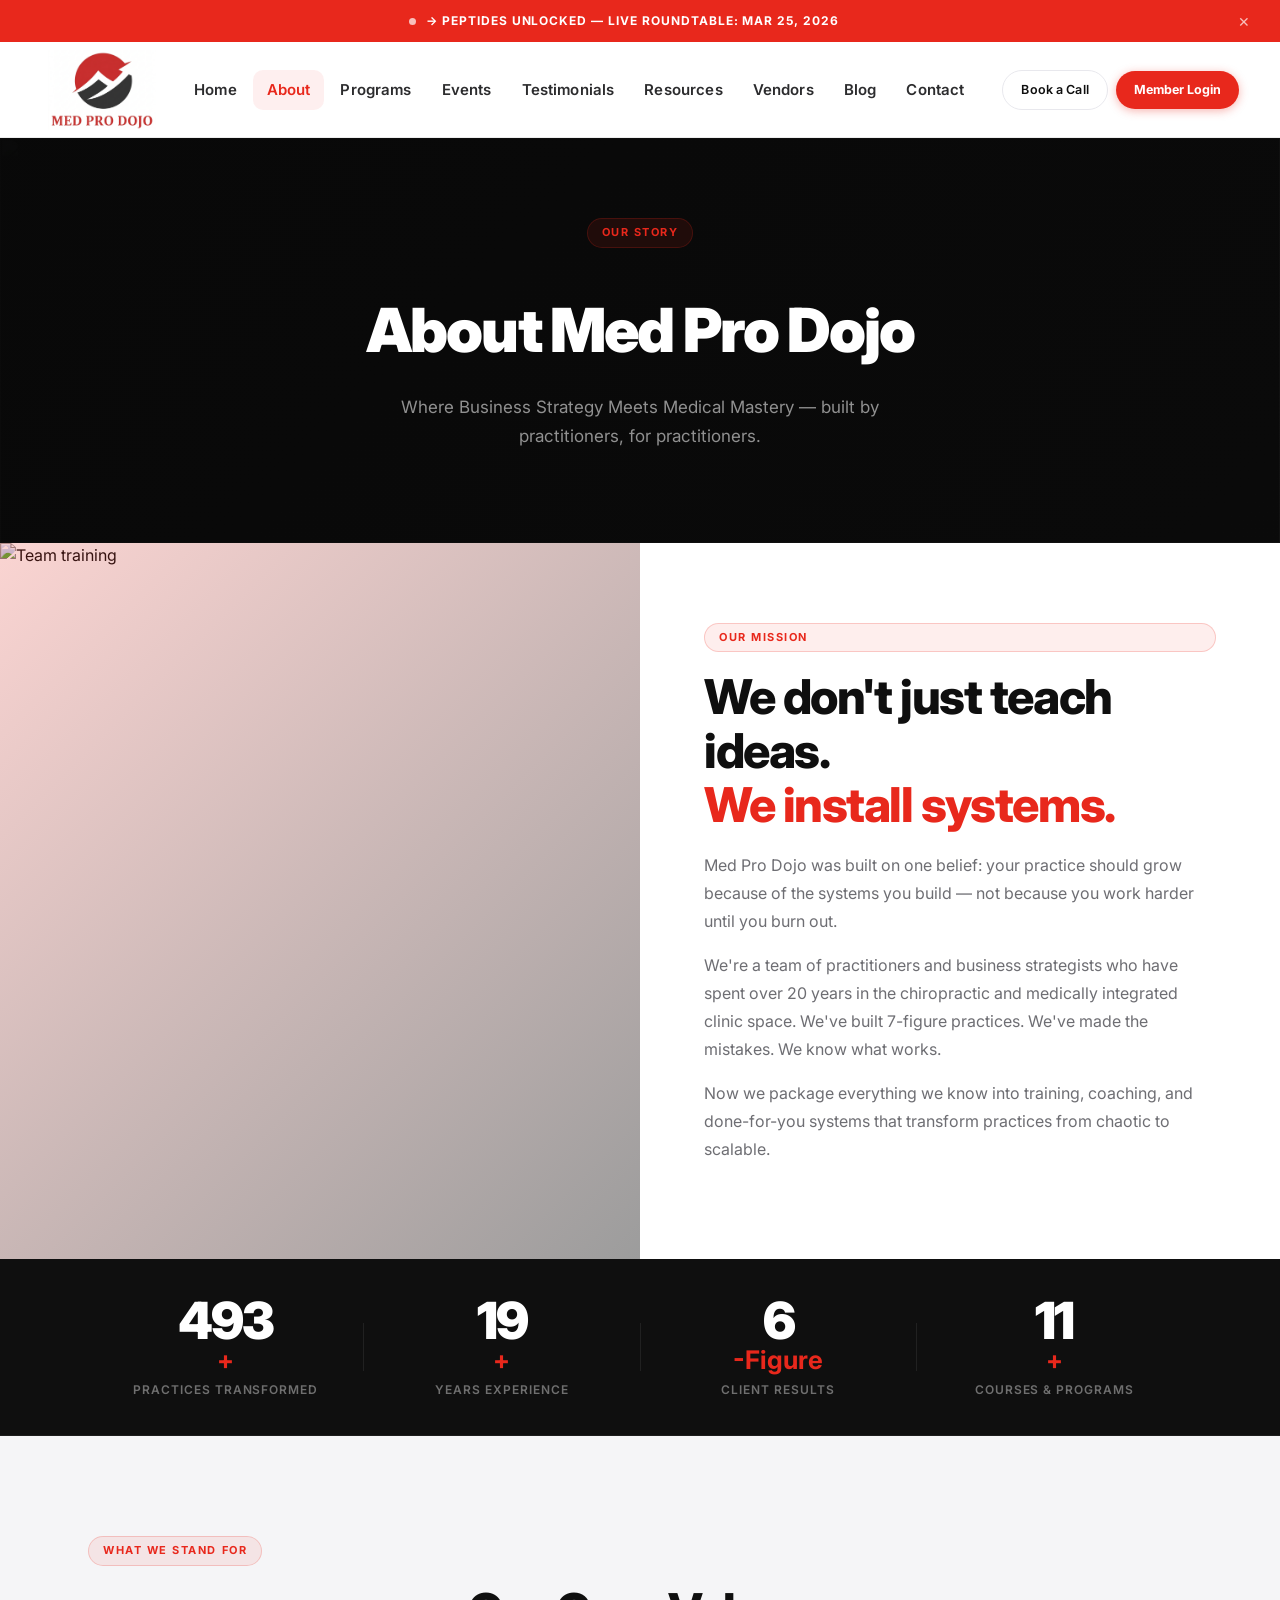
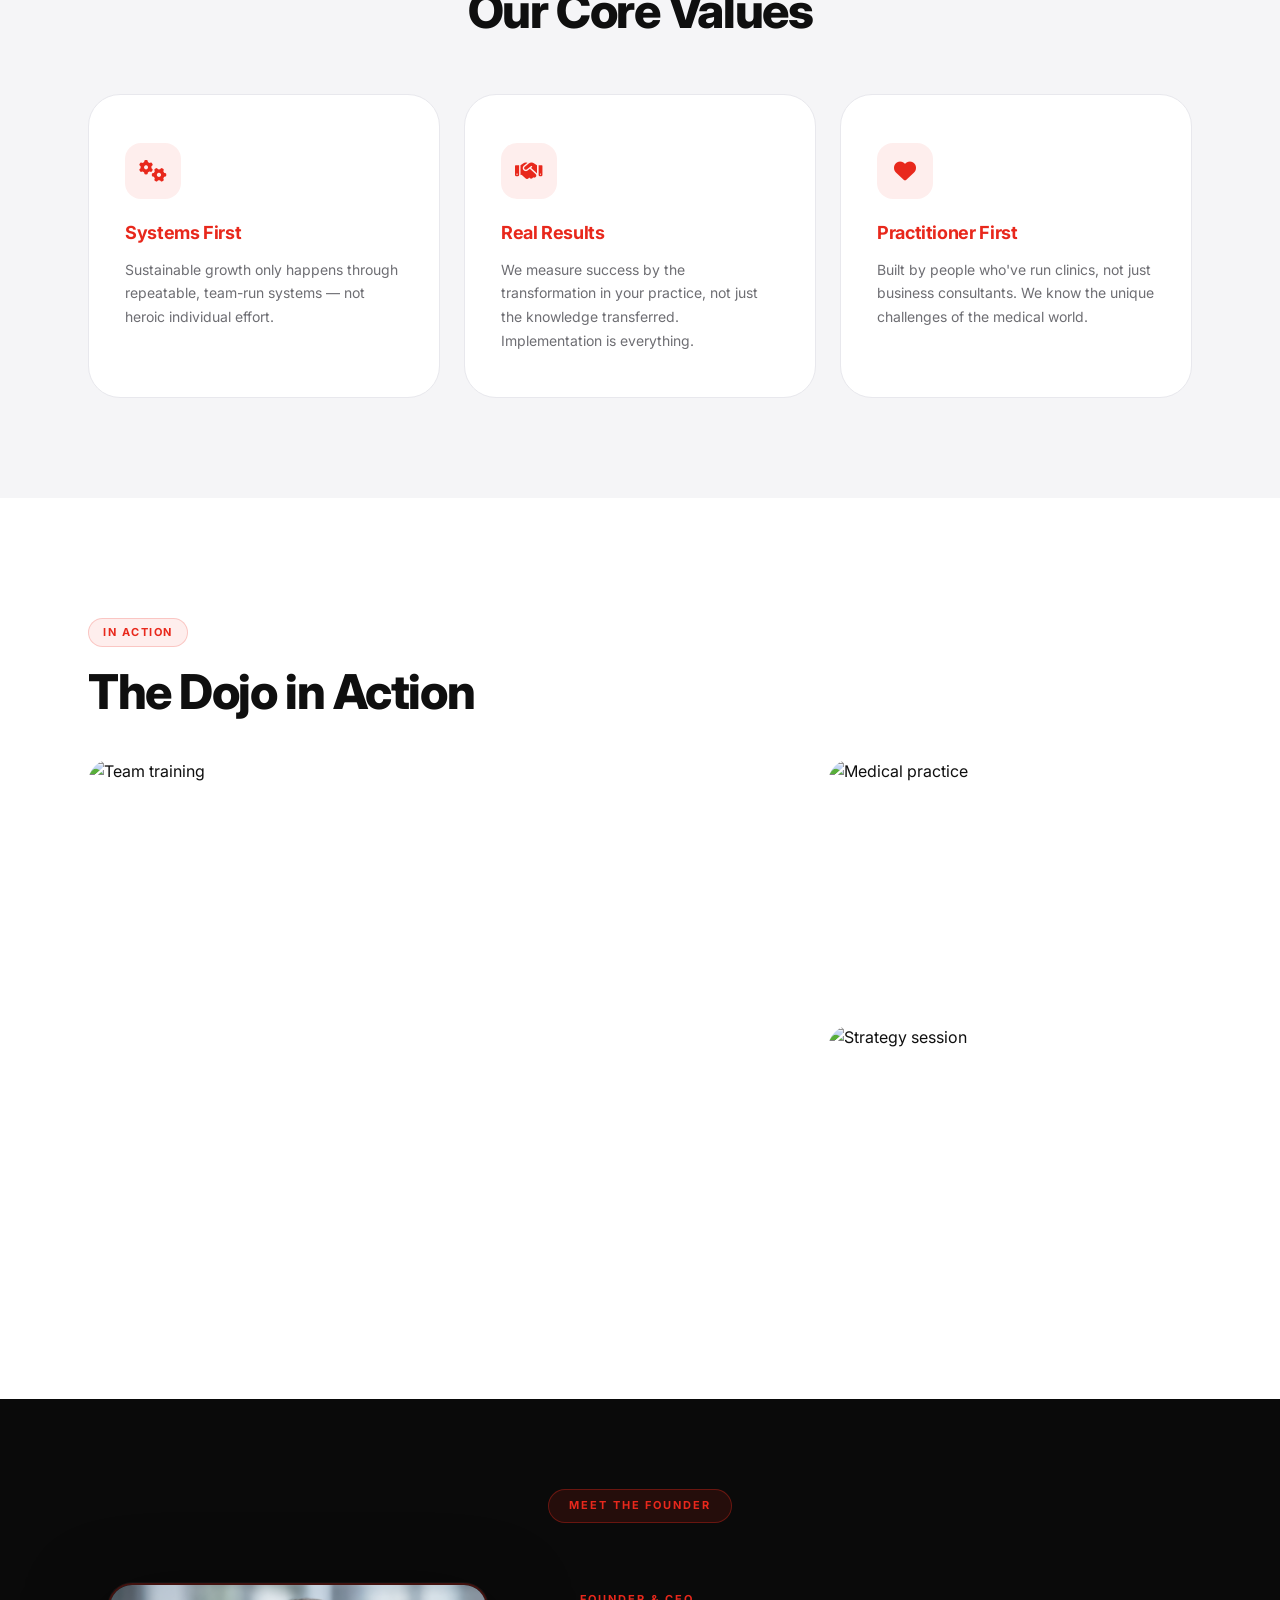
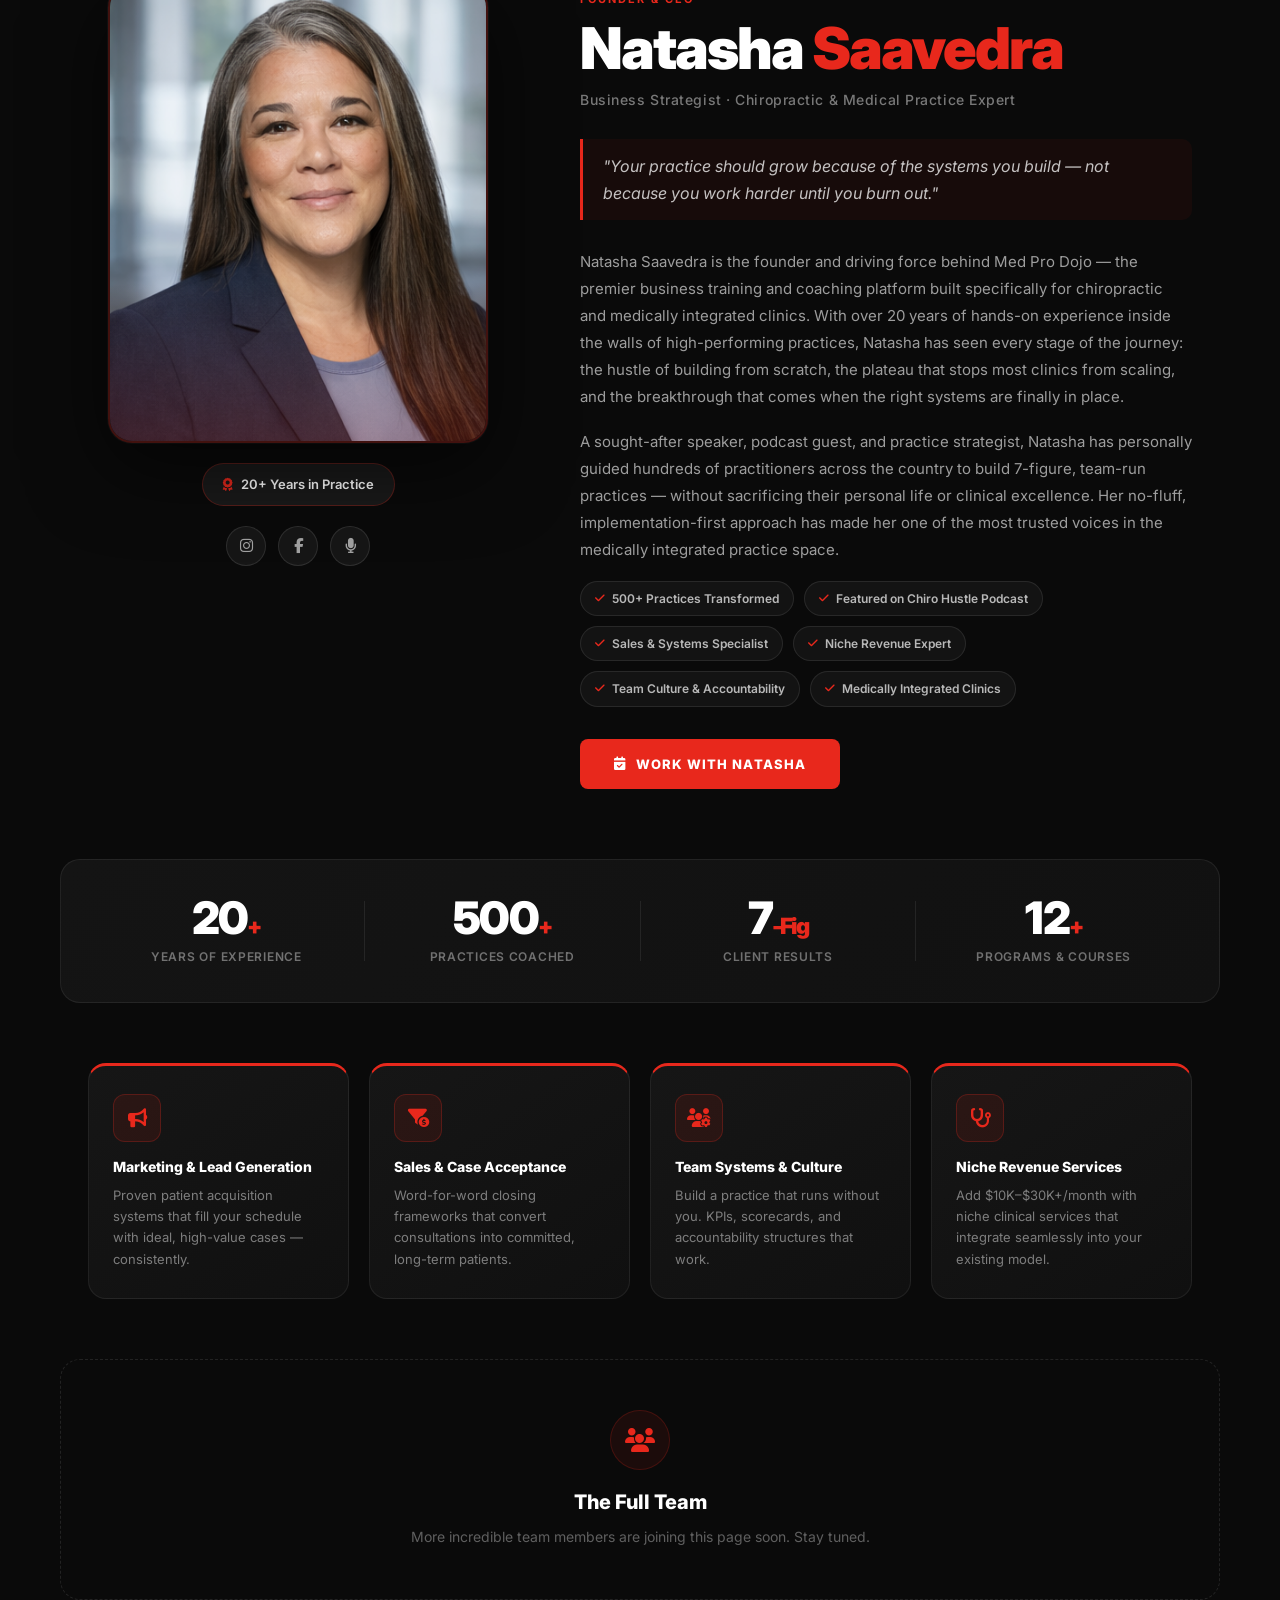
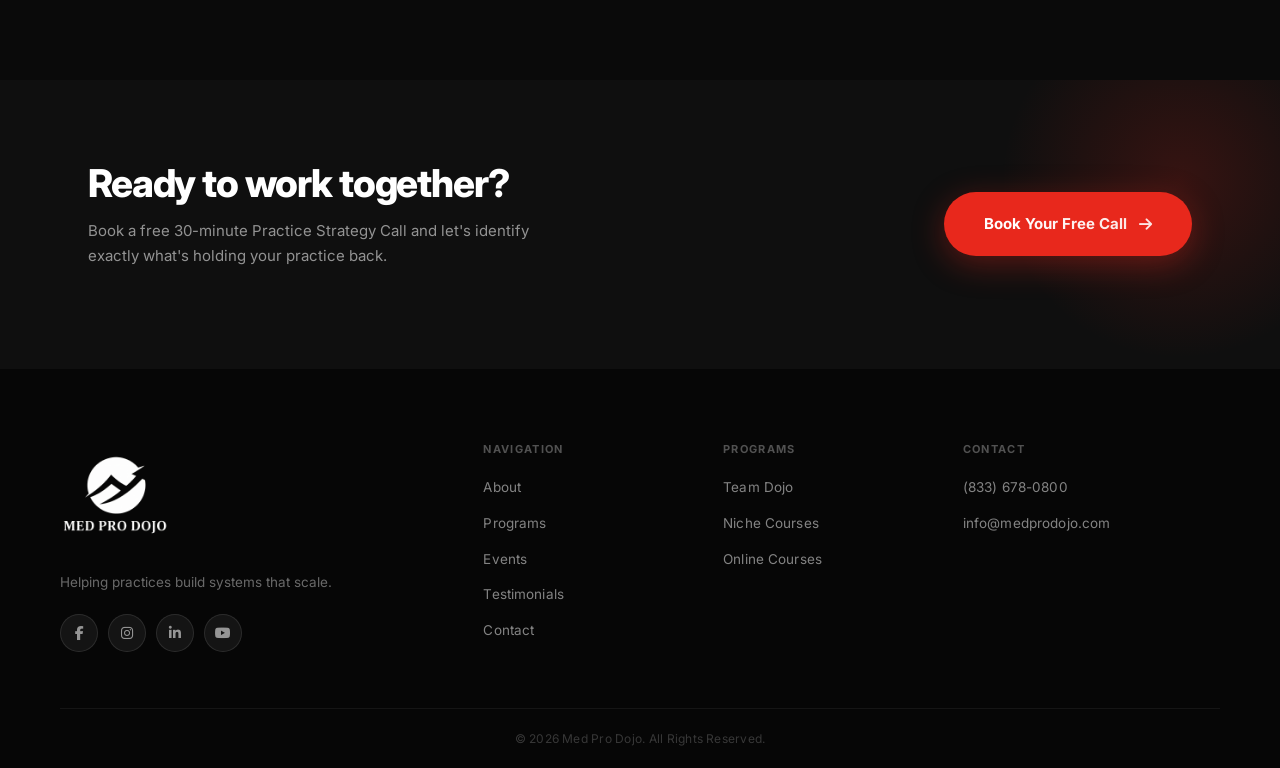
==== commit 1e816e8f: "Add files via upload" ====
--- a/about.html
+++ b/about.html
@@ -12,7 +12,7 @@
   <nav class="navbar" id="navbar">
     <div class="nav-wrap">
       <a href="index.html" class="nav-logo"><img src="images/logo-official.png" alt="Med Pro Dojo" class="logo-img-nav" /></a>
-      <div class="nav-links" id="navLinks"><a href="index.html" class="nav-link">Home</a><a href="about.html" class="nav-link active">About</a><a href="programs.html" class="nav-link">Programs</a><a href="events.html" class="nav-link">Events</a><a href="testimonials.html" class="nav-link">Testimonials</a><a href="resources.html" class="nav-link">Resources</a><a href="vendors.html" class="nav-link">Vendors</a><a href="contact.html" class="nav-link">Contact</a></div>
+      <div class="nav-links" id="navLinks"><a href="index.html" class="nav-link">Home</a><a href="about.html" class="nav-link active">About</a><a href="programs.html" class="nav-link">Programs</a><a href="events.html" class="nav-link">Events</a><a href="testimonials.html" class="nav-link">Testimonials</a><a href="resources.html" class="nav-link">Resources</a><a href="vendors.html" class="nav-link">Vendors</a><a href="blog.html" class="nav-link">Blog</a><a href="contact.html" class="nav-link">Contact</a></div>
       <div class="nav-ctas"><a href="contact.html" class="nav-btn-ghost">Book a Call</a><a href="#" class="nav-btn-red">Member Login</a><button class="burger" id="burger"><span></span><span></span><span></span></button></div>
     </div>
   </nav>
@@ -227,15 +227,15 @@
       border: 2px solid rgba(232,40,28,0.25);
       box-shadow: 0 24px 80px rgba(0,0,0,0.6), 0 0 0 1px rgba(255,255,255,0.04);
     }
-    /* Show only the top-right quadrant of the 2×2 grid image */
+    /* Single headshot — fill the frame naturally */
     .natasha-photo {
       position: absolute;
-      width: 200%;       /* full image = 2× the frame width  */
-      height: 200%;      /* full image = 2× the frame height */
+      width: 100%;
+      height: 100%;
       top: 0;
-      left: -100%;       /* shift left to reveal right half  */
+      left: 0;
       object-fit: cover;
-      object-position: top center;
+      object-position: center top;
       display: block;
     }
     .natasha-photo-glow {
@@ -490,6 +490,18 @@
       .natasha-expertise-row { grid-template-columns: 1fr; }
       .natasha-stat { flex: 0 0 100%; }
       .natasha-team-placeholder { padding: 36px 20px; }
+      .natasha-photo-frame {
+        width: 100%;
+        max-width: 320px;
+        height: 340px;
+        margin: 0 auto;
+      }
+      .natasha-photo {
+        width: 100%;
+        height: 100%;
+        left: 0;
+        top: 0;
+      }
     }
   </style>
   <footer class="footer"><div class="footer-top container"><div class="footer-brand-col"><div class="footer-logo"><img src="images/logo-white-official.png" alt="Med Pro Dojo" class="logo-img-footer" /></div><p class="footer-brand-p">Helping practices build systems that scale.</p><div class="social-row"><a href="#"><i class="fab fa-facebook-f"></i></a><a href="#"><i class="fab fa-instagram"></i></a><a href="#"><i class="fab fa-linkedin-in"></i></a><a href="#"><i class="fab fa-youtube"></i></a></div></div><div class="footer-nav-col"><p class="footer-col-label">Navigation</p><ul><li><a href="about.html">About</a></li><li><a href="programs.html">Programs</a></li><li><a href="events.html">Events</a></li><li><a href="testimonials.html">Testimonials</a></li><li><a href="contact.html">Contact</a></li></ul></div><div class="footer-nav-col"><p class="footer-col-label">Programs</p><ul><li><a href="programs.html">Team Dojo</a></li><li><a href="programs.html">Niche Courses</a></li><li><a href="programs.html">Online Courses</a></li></ul></div><div class="footer-nav-col"><p class="footer-col-label">Contact</p><ul><li><a href="tel:8336780800">(833) 678-0800</a></li><li><a href="mailto:info@medprodojo.com">info@medprodojo.com</a></li></ul></div></div><div class="footer-bottom"><p>&copy; 2026 Med Pro Dojo. All Rights Reserved.</p></div></footer>
--- a/css/style.css
+++ b/css/style.css
@@ -1908,6 +1908,70 @@
   background: #060606;
   color: var(--white);
 }
+
+/* ── Blog/resource pages use .footer-inner + .footer-col ── */
+.footer-inner {
+  max-width: 1160px;
+  margin: 0 auto;
+  padding: 0 28px;
+  display: grid;
+  grid-template-columns: 1.6fr 1fr 1fr 1fr;
+  gap: 48px;
+  padding-top: 64px;
+  padding-bottom: 48px;
+  border-bottom: 1px solid rgba(255,255,255,0.06);
+}
+.footer-col { display: flex; flex-direction: column; gap: 12px; }
+.footer-col-title {
+  font-size: 11px;
+  font-weight: 700;
+  letter-spacing: 0.12em;
+  text-transform: uppercase;
+  color: rgba(255,255,255,0.35);
+  margin-bottom: 4px;
+}
+.footer-col-title.text-red { color: var(--red); }
+.footer-col ul { list-style: none; padding: 0; margin: 0; display: flex; flex-direction: column; gap: 8px; }
+.footer-col ul li a {
+  font-size: 13px;
+  color: rgba(255,255,255,0.5);
+  text-decoration: none;
+  transition: color 0.2s;
+}
+.footer-col ul li a:hover { color: #fff; }
+.footer-col .social-links { display: flex; gap: 10px; }
+.footer-col .social-links a {
+  width: 34px; height: 34px; border-radius: 50%;
+  background: rgba(255,255,255,0.06);
+  border: 1px solid rgba(255,255,255,0.1);
+  display: flex; align-items: center; justify-content:center;
+  color: rgba(255,255,255,0.5); font-size: 13px;
+  text-decoration: none;
+  transition: background 0.2s, color 0.2s;
+}
+.footer-col .social-links a:hover { background: var(--red); color: #fff; border-color: var(--red); }
+.footer-bottom {
+  text-align: center;
+  padding: 20px 28px;
+  font-size: 12px;
+  color: rgba(255,255,255,0.2);
+}
+
+@media (max-width: 860px) {
+  .footer-inner {
+    grid-template-columns: 1fr 1fr;
+    gap: 32px;
+  }
+}
+@media (max-width: 520px) {
+  .footer-inner {
+    grid-template-columns: 1fr;
+    gap: 28px;
+    padding-top: 40px;
+    padding-bottom: 32px;
+  }
+}
+
 .footer-top {
   display: grid;
   grid-template-columns: 2fr 1fr 1fr 1.4fr;
@@ -3248,3 +3312,117 @@
   .imagine-grid { grid-template-columns: 1fr; }
   .who-body { padding: 40px 24px; }
 }
+
+/* ─── COMPREHENSIVE MOBILE FIXES ─────────────────────────────── */
+@media (max-width: 768px) {
+
+  /* ── Nav actions: hide Book a Call on small screens, keep burger ── */
+  .nav-actions .btn-outline { display: none; }
+  .nav-actions .btn-primary { display: none; }
+  .nav-actions { gap: 8px; }
+
+  /* ── GSD Diagram: hide SVG lines, stack cards ── */
+  .gsd-diagram {
+    width: 100%;
+    height: auto;
+    display: flex;
+    flex-direction: column;
+    align-items: center;
+    gap: 16px;
+    padding: 20px 16px;
+  }
+  .gsd-lines { display: none; }
+  .gsd-hub {
+    position: static;
+    width: 100px;
+    height: 100px;
+    margin: 0 auto 8px;
+  }
+  .gsd-card {
+    position: static;
+    width: 100%;
+    max-width: 360px;
+  }
+
+  /* ── Hero sections: reduce padding and font ── */
+  .post-hero { padding-top: 100px; }
+  .blog-hero { padding: 100px 0 60px; }
+  .post-hero-img { max-height: 240px; }
+
+  /* ── Blog grid: single column ── */
+  .blog-grid { grid-template-columns: 1fr; }
+  .blog-card-featured {
+    grid-template-columns: 1fr;
+  }
+  .blog-card-featured .bc-img { height: 220px; }
+  .blog-card-featured .bc-img::after {
+    background: linear-gradient(to bottom, transparent 60%, #131313 100%);
+  }
+  .blog-card-featured .bc-body { padding: 28px 24px; }
+  .related-grid { grid-template-columns: 1fr; }
+
+  /* ── Post article: tighten up ── */
+  .post-compare { grid-template-columns: 1fr; }
+  .role-grid { grid-template-columns: 1fr; }
+  .script-steps { gap: 0; }
+  .post-body { font-size: 15px; }
+
+  /* ── Resources page ── */
+  .res-grid { grid-template-columns: 1fr; }
+  .res-insights-grid { grid-template-columns: 1fr; }
+
+  /* ── Programs page ── */
+  .sig-grid { grid-template-columns: 1fr; }
+  .cdc-grid { grid-template-columns: 1fr; }
+
+  /* ── Section padding tightening ── */
+  .res-library { padding: 60px 0; }
+  .res-insights { padding: 60px 0; }
+  .res-cta { padding: 60px 0; }
+  .blog-section { padding: 48px 0 72px; }
+  .post-layout { padding: 0 0 72px; }
+  .post-footer-related { padding: 52px 0 72px; }
+
+  /* ── Announcement bar wrapping ── */
+  .announcement-inner { font-size: 11px; padding: 0 12px; }
+  .announcement-bar { min-height: 36px; }
+
+  /* ── Container padding ── */
+  .container { padding: 0 18px; }
+  .post-inner { padding: 0 18px; }
+  .post-hero-inner { padding: 0 18px; }
+
+  /* ── Filter tabs scroll ── */
+  .blog-filters { top: 62px; }
+  .bf-tab { padding: 14px 14px; font-size: 12px; }
+}
+
+@media (max-width: 480px) {
+  /* ── Nav: only show burger on tiny phones ── */
+  .nav-actions .btn-outline { display: none; }
+  .nav-actions .btn-primary { display: none; }
+
+  /* ── Hero H1 tighten ── */
+  .blog-hero h1 { font-size: 2rem; }
+  .post-hero-inner h1 { font-size: 1.8rem; }
+
+  /* ── Cards full width ── */
+  .blog-card { border-radius: 16px; }
+  .bc-body { padding: 20px 18px 22px; }
+  .bc-body h2 { font-size: 16px; }
+
+  /* ── Post steps ── */
+  .post-step { gap: 12px; }
+  .post-step-num { width: 30px; height: 30px; font-size: 12px; }
+
+  /* ── Footer inner stack ── */
+  .footer-inner {
+    grid-template-columns: 1fr;
+    padding-top: 36px;
+    padding-bottom: 28px;
+  }
+
+  /* ── Natasha section tighten ── */
+  .natasha-hero-row { gap: 28px; }
+  .natasha-creds { flex-wrap: wrap; gap: 6px; }
+}
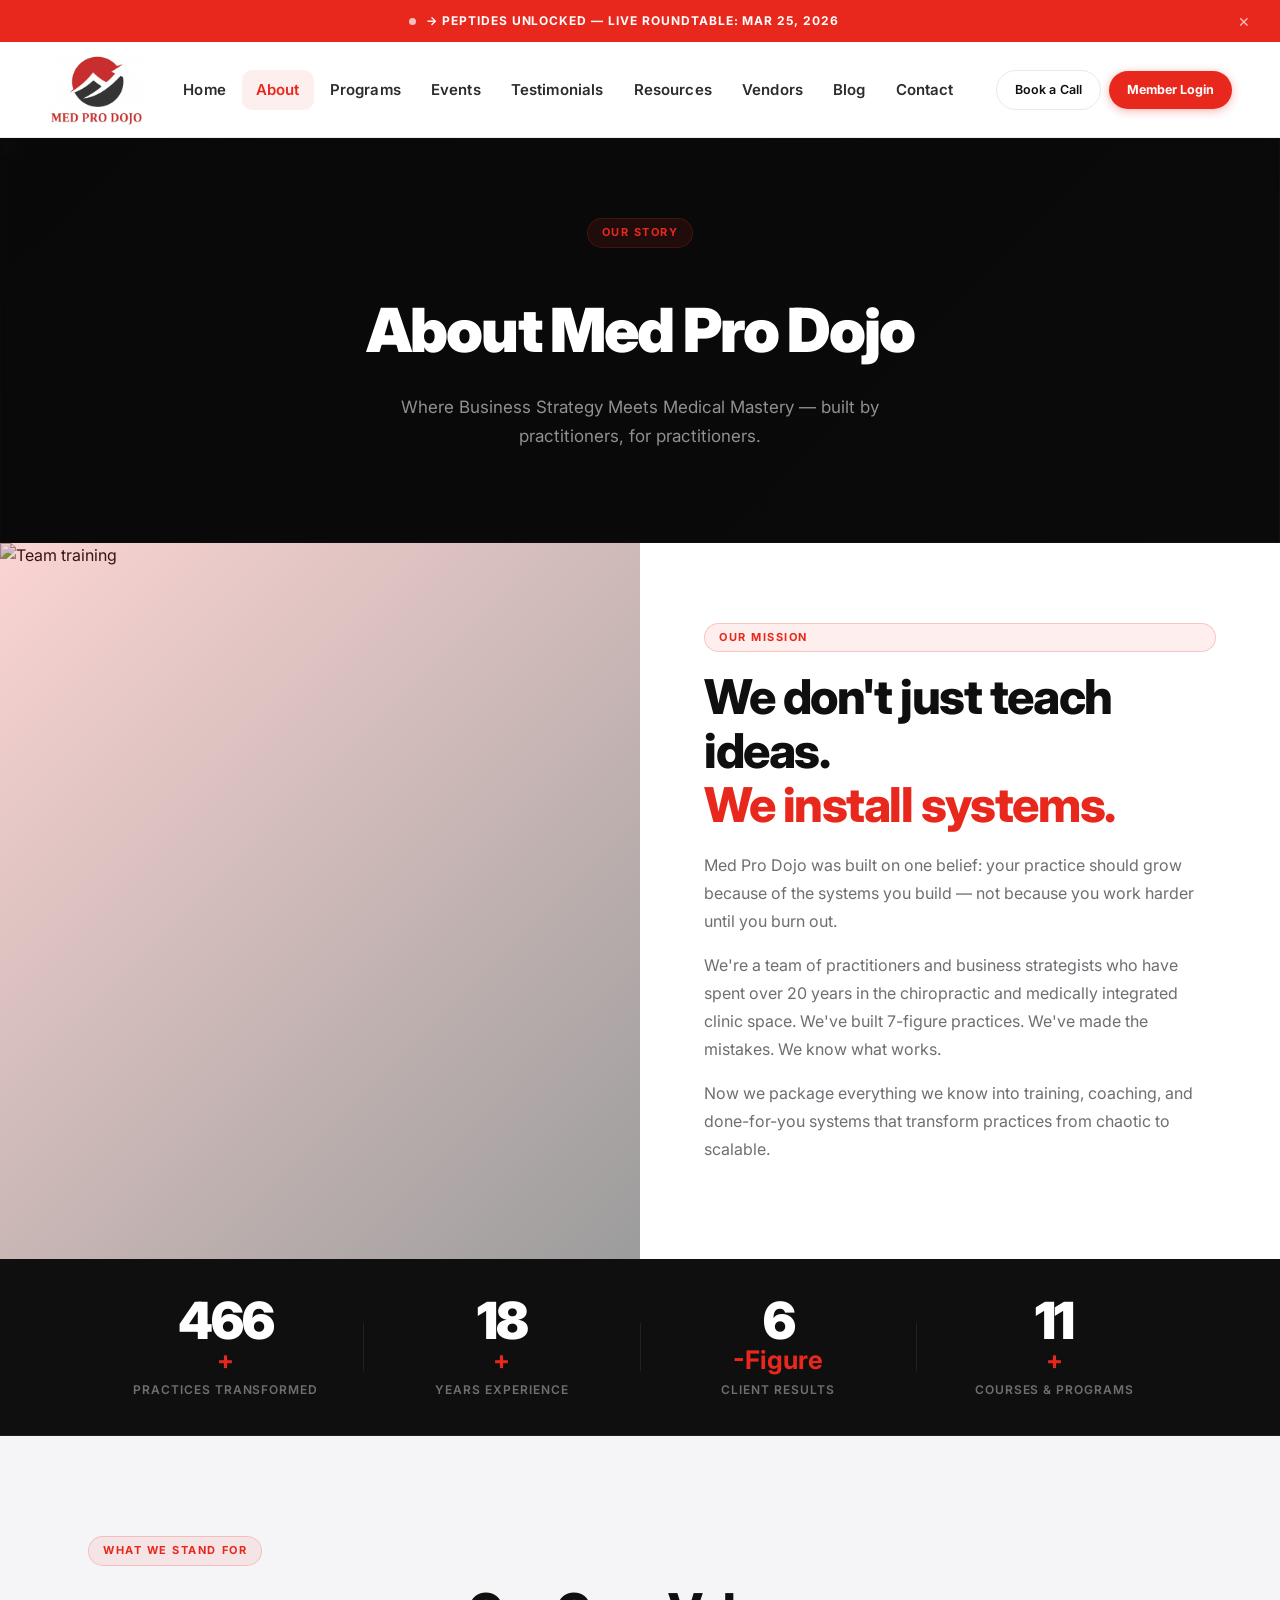
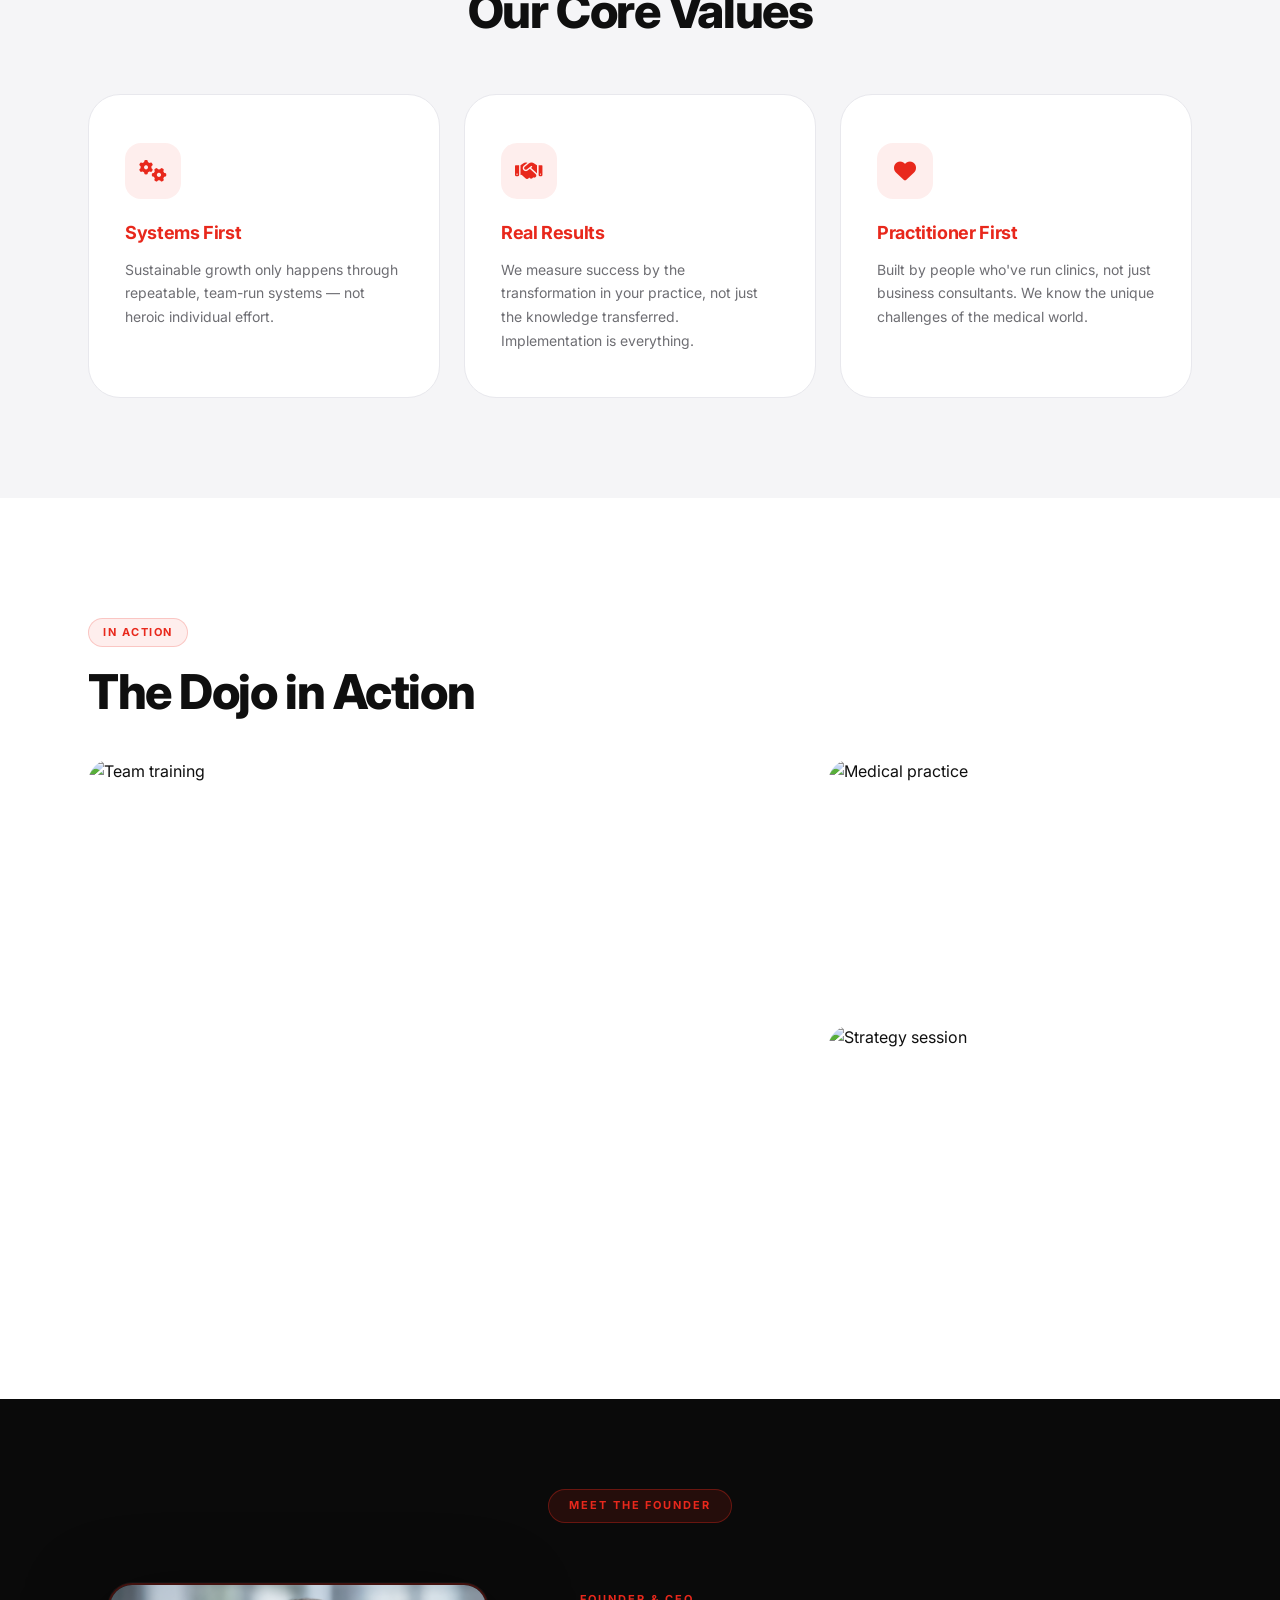
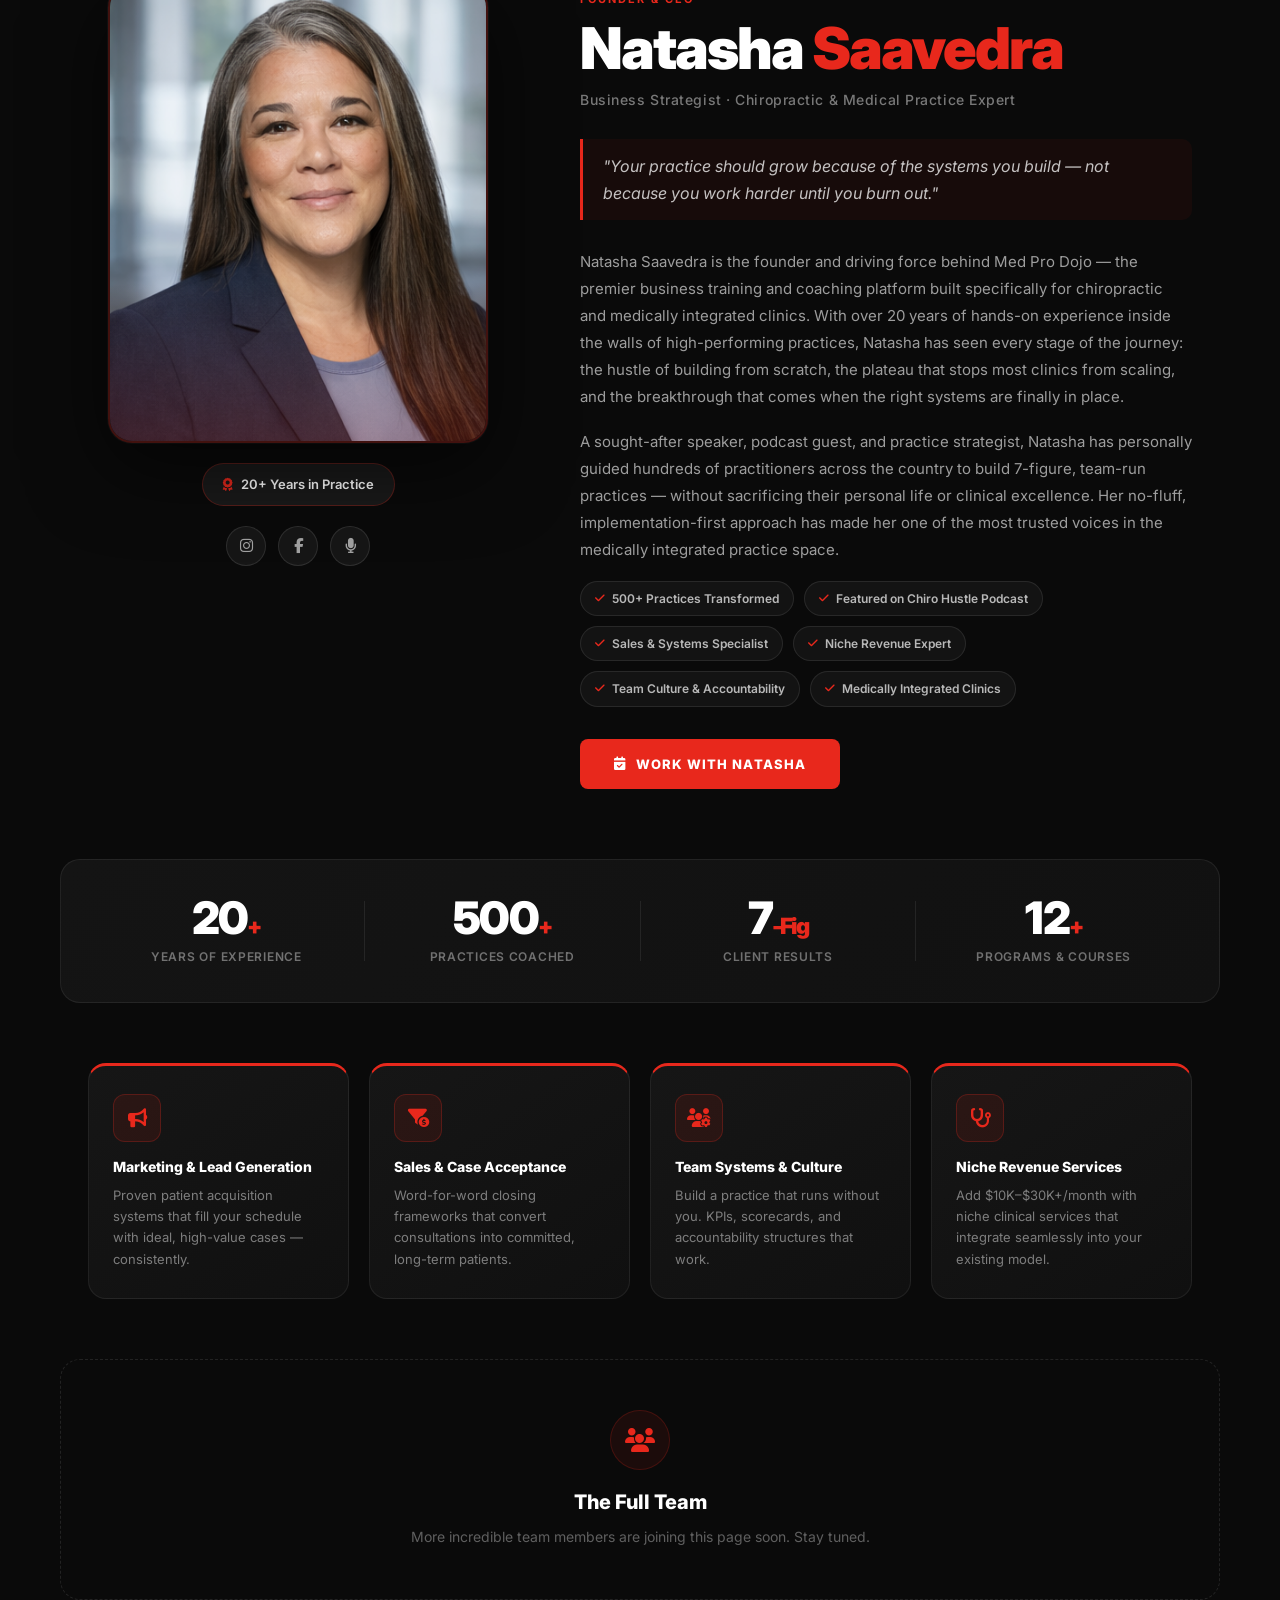
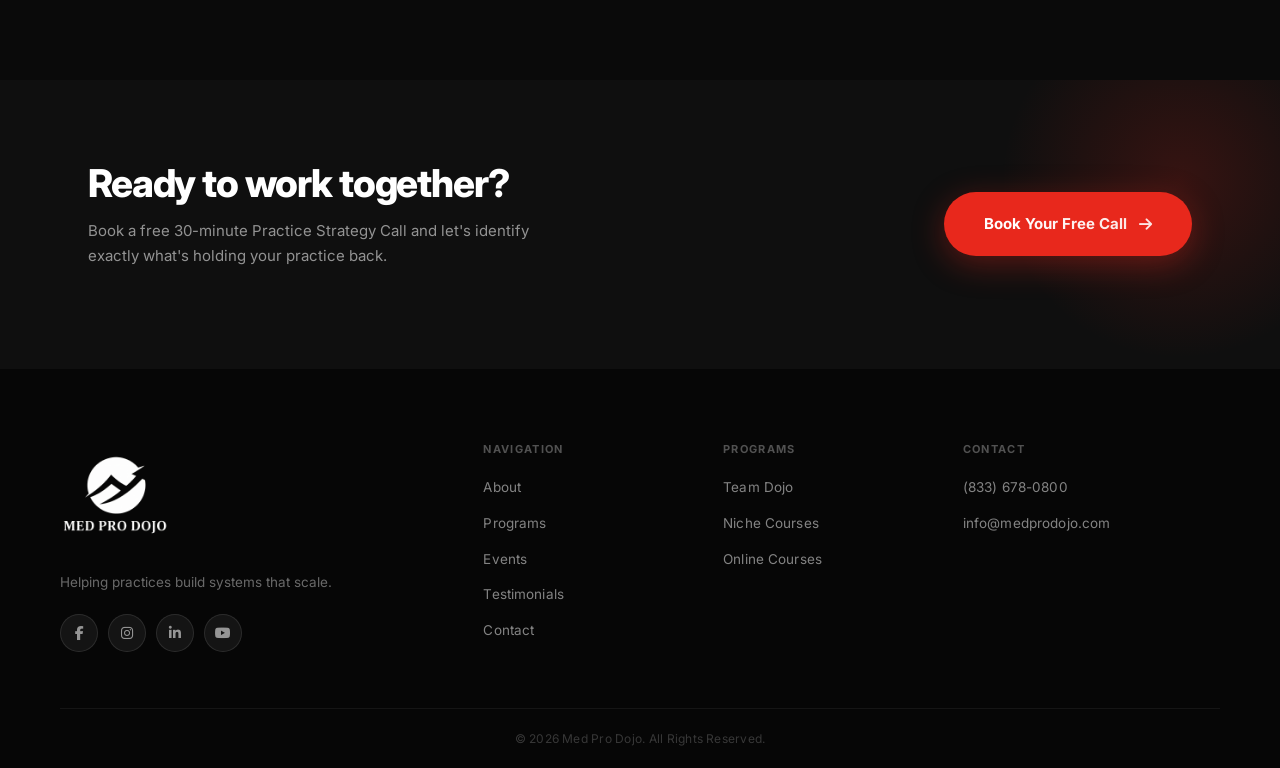
==== commit 19fffc85: "Add files via upload" ====
--- a/about.html
+++ b/about.html
@@ -479,7 +479,9 @@
       }
       .natasha-photo-frame {
         width: 100%;
-        height: 360px;
+        max-width: 400px;
+        height: 380px;
+        margin: 0 auto;
       }
       .natasha-expertise-row { grid-template-columns: 1fr 1fr; }
       .natasha-stats-row { flex-wrap: wrap; gap: 28px; padding: 32px 24px; }
@@ -487,20 +489,30 @@
       .natasha-stat { flex: 0 0 calc(50% - 14px); }
     }
     @media (max-width: 580px) {
+      .natasha-section { padding: 60px 0 50px; overflow: visible; }
+      .natasha-intro-label { margin-bottom: 36px; }
       .natasha-expertise-row { grid-template-columns: 1fr; }
       .natasha-stat { flex: 0 0 100%; }
       .natasha-team-placeholder { padding: 36px 20px; }
+      .natasha-photo-wrap { width: 100%; padding: 0 20px; box-sizing: border-box; }
       .natasha-photo-frame {
-        width: 100%;
-        max-width: 320px;
-        height: 340px;
+        width: 100% !important;
+        max-width: 100% !important;
+        height: 280px !important;
         margin: 0 auto;
+        border-radius: 16px;
       }
       .natasha-photo {
-        width: 100%;
-        height: 100%;
-        left: 0;
-        top: 0;
+        position: absolute;
+        width: 100% !important;
+        height: 100% !important;
+        left: 0 !important;
+        top: 0 !important;
+        object-fit: cover;
+        object-position: center top;
+      }
+      .natasha-hero-row {
+        gap: 28px;
       }
     }
   </style>
--- a/css/style.css
+++ b/css/style.css
@@ -217,17 +217,49 @@
 }
 /* Official PNG logo — navbar */
 .logo-img-nav {
-  height: 80px;
+  height: 72px;
   width: auto;
   display: block;
   flex-shrink: 0;
   transition: opacity 0.25s, transform 0.25s var(--spring);
-  max-height: 80px;
-  mix-blend-mode: multiply; /* removes white bg on light navbar */
+  max-height: 72px;
+  /* Desktop light navbar: multiply blends white bg away */
+  mix-blend-mode: multiply;
+  -webkit-mix-blend-mode: multiply;
 }
 .nav-logo:hover .logo-img-nav {
   opacity: 0.88;
   transform: scale(1.03);
+}
+/* Mobile: dark navbar + invert the color logo to white silhouette */
+@media (max-width: 768px) {
+  .navbar {
+    background: #0f0f0f !important;
+    -webkit-backdrop-filter: none !important;
+    backdrop-filter: none !important;
+    border-bottom: 1px solid rgba(255,255,255,0.10) !important;
+  }
+  .navbar.scrolled {
+    background: #0a0a0a !important;
+    box-shadow: 0 2px 20px rgba(0,0,0,0.5) !important;
+  }
+  .logo-img-nav {
+    /* Invert to white — works on every browser including iOS Safari */
+    mix-blend-mode: normal !important;
+    -webkit-mix-blend-mode: normal !important;
+    filter: brightness(0) invert(1);
+    -webkit-filter: brightness(0) invert(1);
+  }
+  /* Dropdown nav menu: dark background */
+  .nav-links {
+    background: rgba(15,15,15,0.98) !important;
+    border-bottom: 1px solid rgba(255,255,255,0.08) !important;
+  }
+  .nav-link { color: rgba(255,255,255,0.80) !important; }
+  .nav-link:hover, .nav-link:active { color: #fff !important; background: rgba(255,255,255,0.06) !important; }
+  .nav-link.active { color: var(--red) !important; background: rgba(232,40,28,0.12) !important; }
+  /* Burger hamburger lines: white on dark background */
+  .burger span, .hamburger span { background: #fff !important; }
 }
 
 /* Footer logo — same real logo as navbar, blended onto dark bg */
@@ -332,7 +364,7 @@
 .hero-img {
   width: 100%; height: 100%;
   object-fit: cover;
-  object-position: right 25%;
+  object-position: center 20%;
   transform: scale(1.04);
   transition: transform 8s ease-out;
 }
@@ -795,7 +827,7 @@
     0 0 0 8px rgba(232,40,28,0.15),
     0 0 50px rgba(232,40,28,0.65),
     0 0 100px rgba(232,40,28,0.3);
-  background: #ffffff;
+  background: #0d0d0d;
   overflow: hidden;
 }
 .gsd-hub-inner {
@@ -3230,20 +3262,27 @@
     position: absolute;
     top: var(--nav-h);
     left: 0; right: 0;
-    background: rgba(255,255,255,0.97);
-    backdrop-filter: blur(20px);
+    background: #0f0f0f;
+    -webkit-backdrop-filter: none;
+    backdrop-filter: none;
     padding: 12px 20px 20px;
     flex-direction: column;
     gap: 2px;
-    border-bottom: 1px solid var(--gray-2);
-    box-shadow: 0 10px 40px rgba(0,0,0,0.1);
+    border-bottom: 1px solid rgba(255,255,255,0.08);
+    box-shadow: 0 10px 40px rgba(0,0,0,0.5);
     z-index: 100;
   }
   .nav-links.open { display: flex; }
-  .nav-link { padding: 14px 16px; font-size: 15px; }
+  .nav-link { padding: 14px 16px; font-size: 15px; color: rgba(255,255,255,0.80); }
+  .nav-link:hover { color: #fff !important; background: rgba(255,255,255,0.06) !important; }
+  .nav-link.active { color: var(--red) !important; background: rgba(232,40,28,0.12) !important; }
 
   .burger { display: flex; }
+  /* Hide CTA buttons in both nav-ctas and nav-actions wrappers */
   .nav-btn-ghost { display: none; }
+  .nav-btn-red { display: none; }
+  .nav-ctas .nav-btn-ghost { display: none; }
+  .nav-ctas .nav-btn-red { display: none; }
 
   .hero-h1 { font-size: 2.2rem; }
   .hero-sub { font-size: 15px; }
@@ -3338,6 +3377,14 @@
     height: 100px;
     margin: 0 auto 8px;
   }
+  .gsd-hub-ring { background: #0d0d0d; }
+  .gsd-hub-logo {
+    width: 70px;
+    height: 70px;
+    mix-blend-mode: normal;
+    filter: brightness(0) invert(1);
+    -webkit-filter: brightness(0) invert(1);
+  }
   .gsd-card {
     position: static;
     width: 100%;
@@ -3425,4 +3472,16 @@
   /* ── Natasha section tighten ── */
   .natasha-hero-row { gap: 28px; }
   .natasha-creds { flex-wrap: wrap; gap: 6px; }
-}
+  /* Force photo frame to never overflow viewport */
+  .natasha-photo-frame {
+    max-width: calc(100vw - 40px) !important;
+    height: 280px !important;
+    margin: 0 auto !important;
+    border-radius: 16px !important;
+  }
+  .natasha-photo-wrap {
+    width: 100%;
+    padding: 0 20px;
+    box-sizing: border-box;
+  }
+}
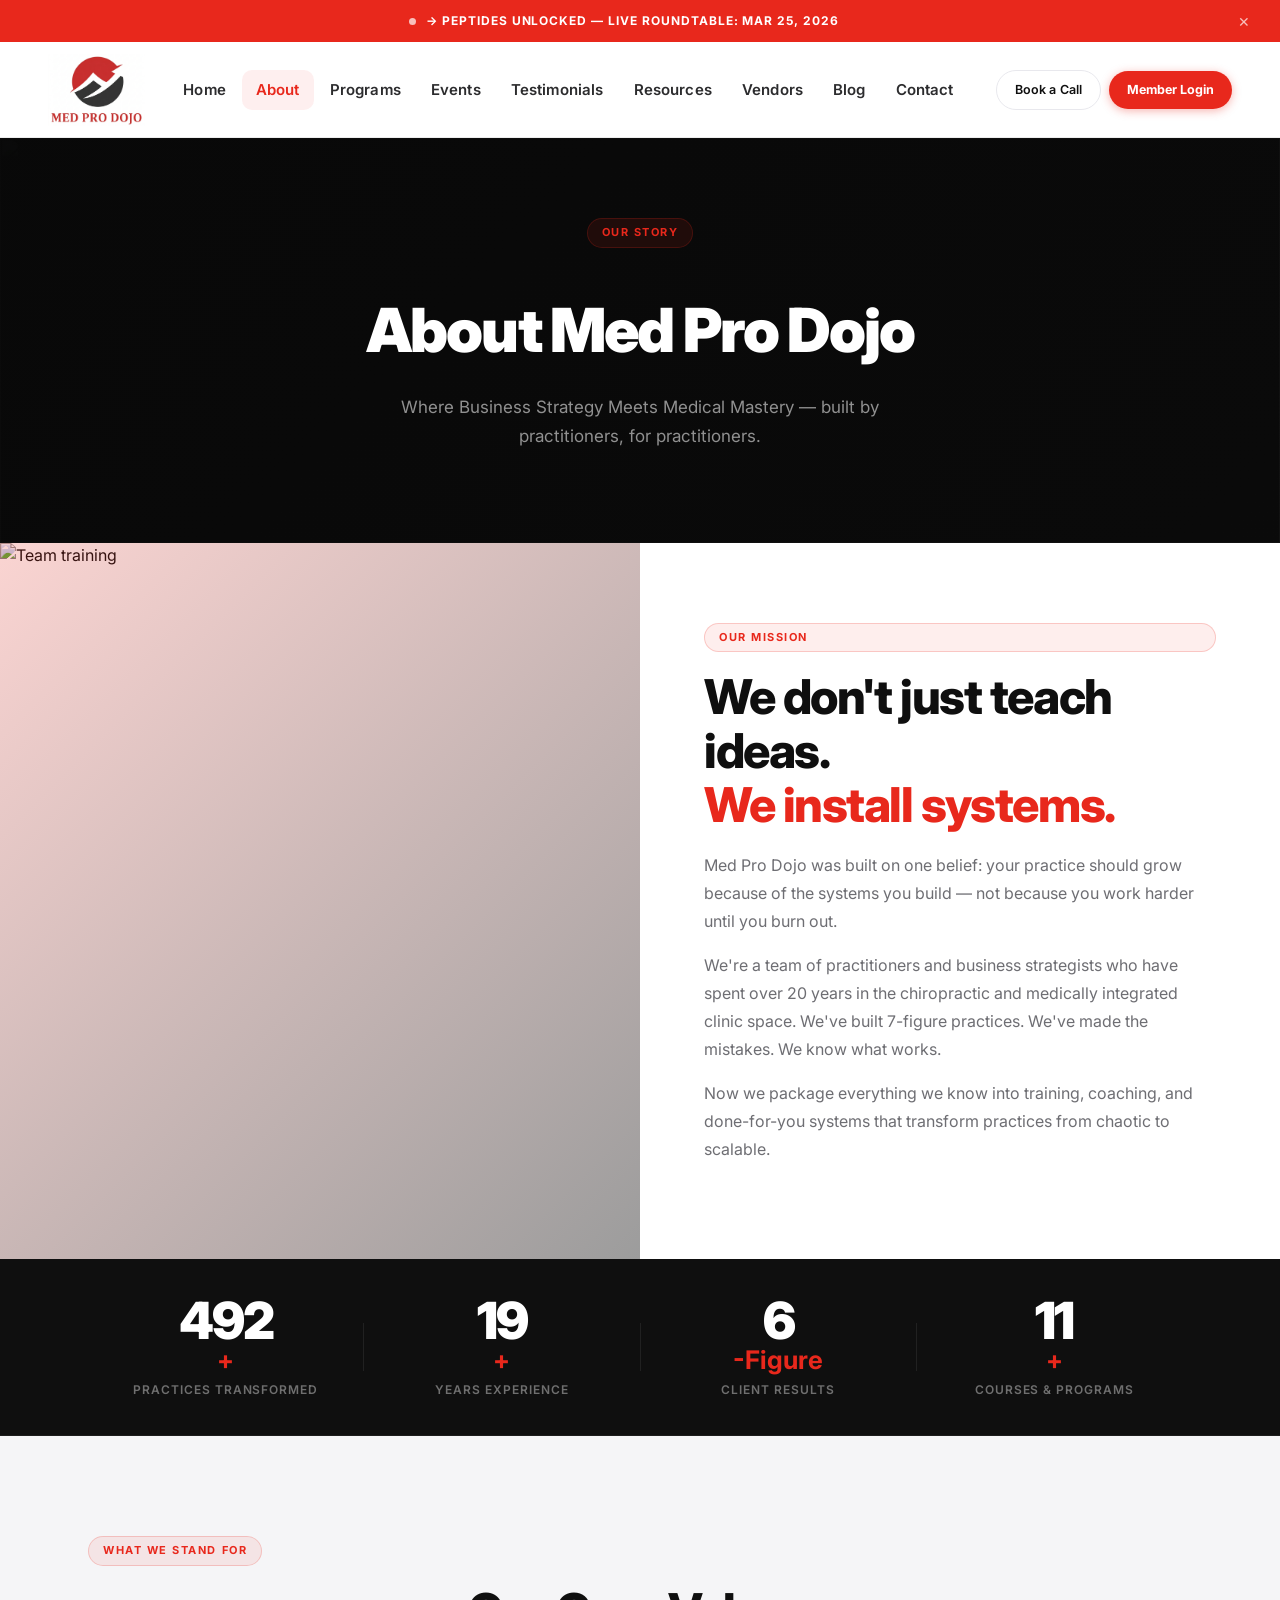
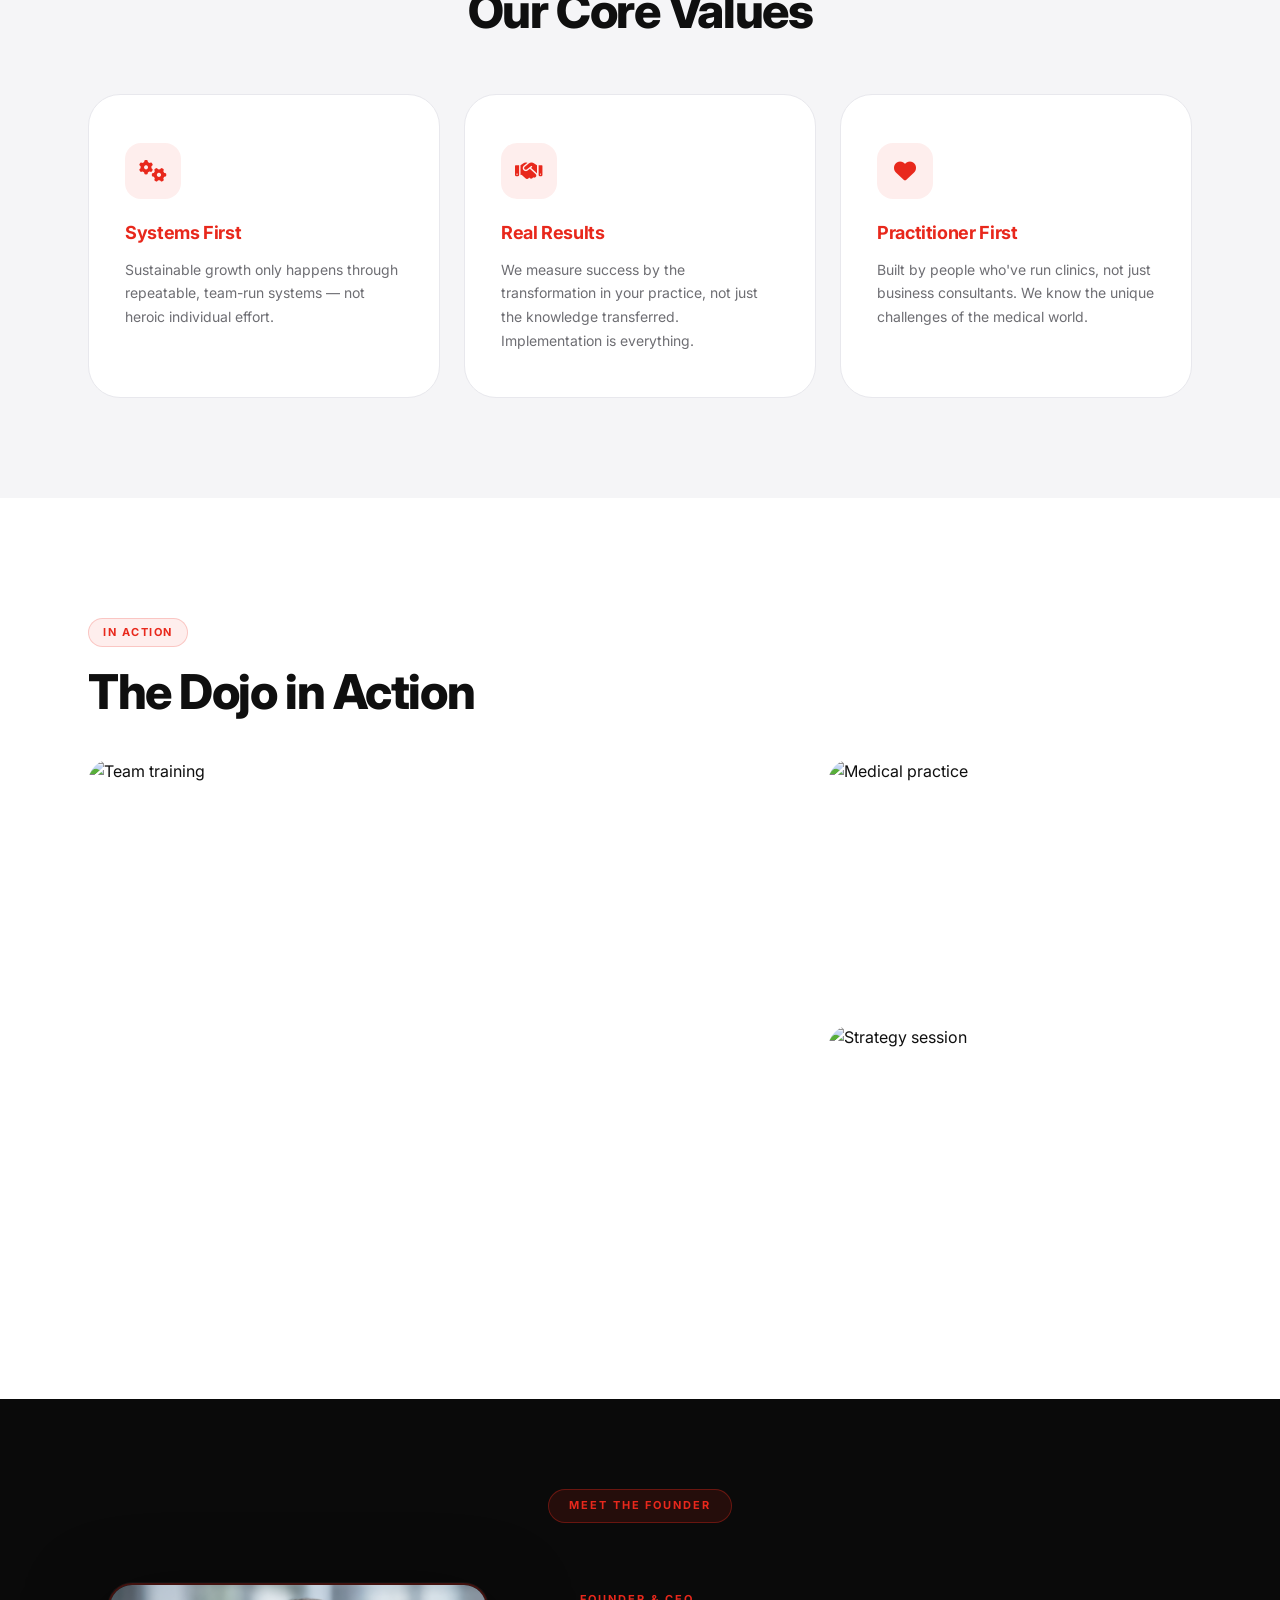
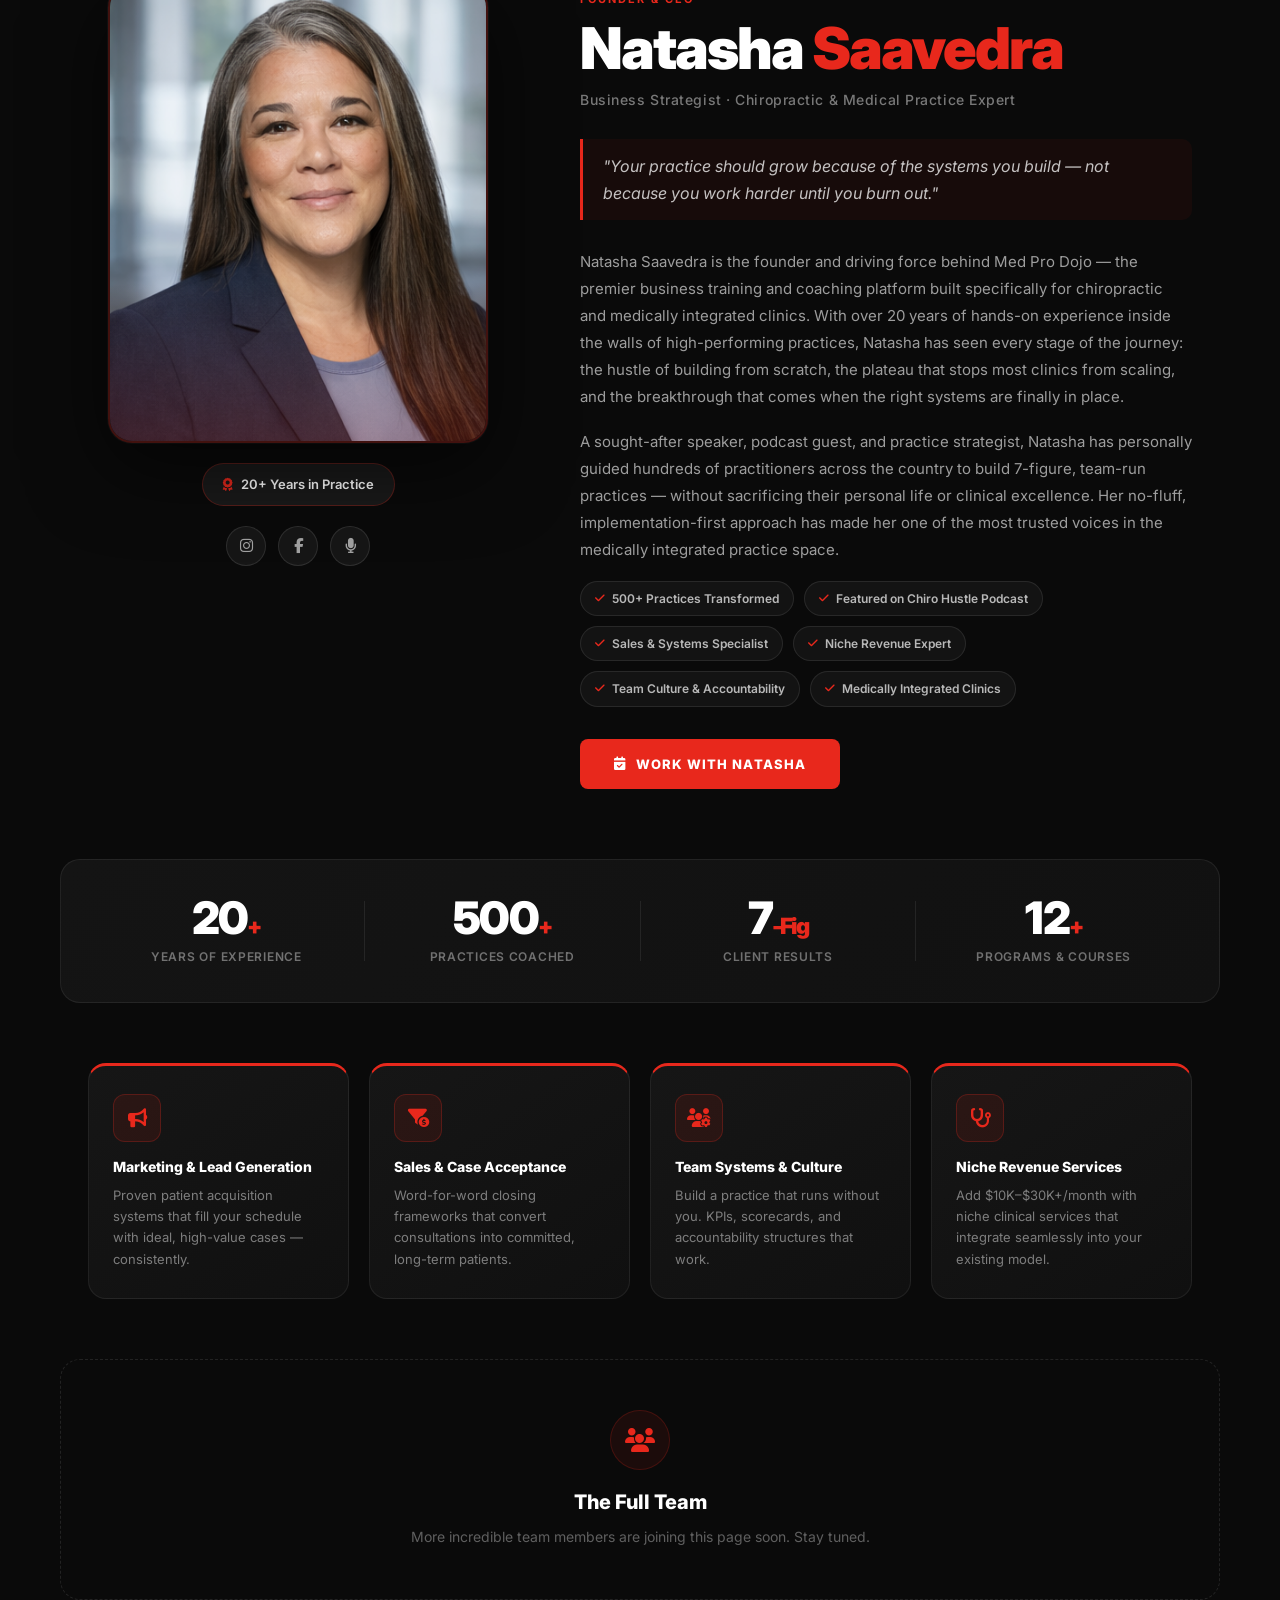
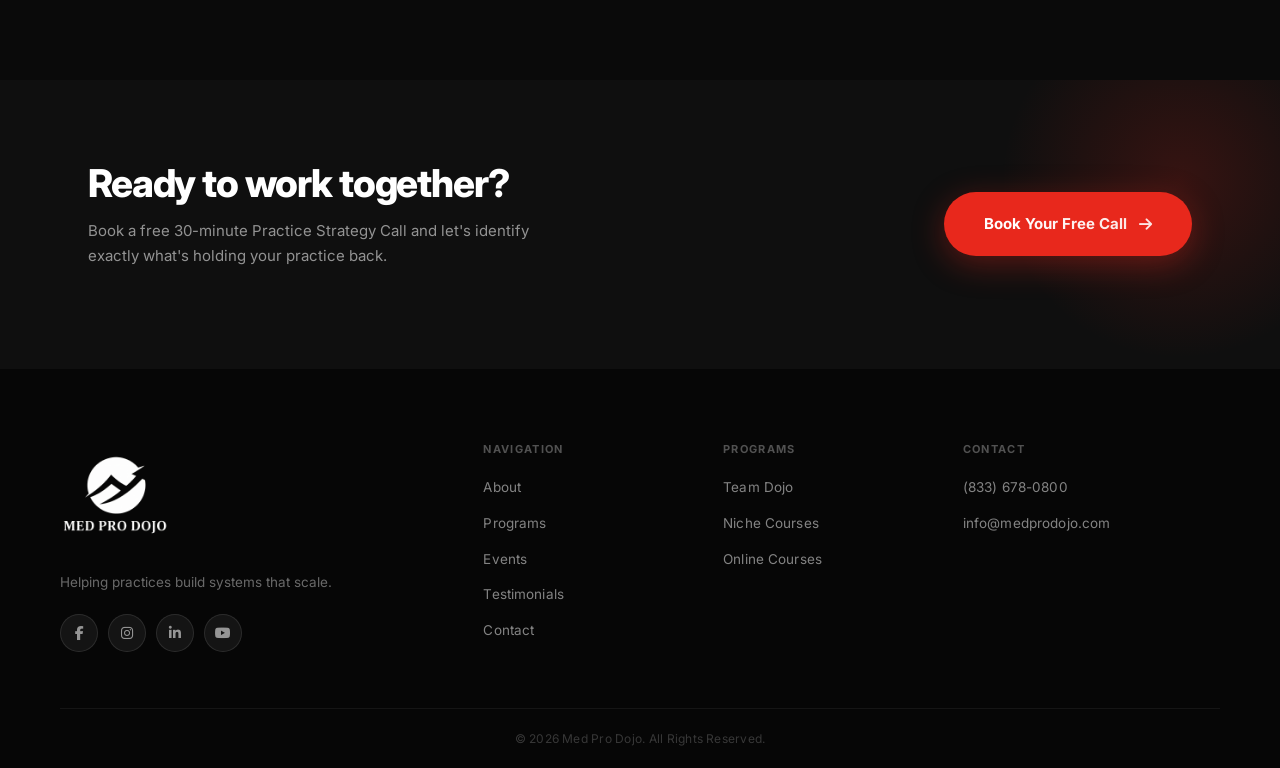
==== commit bb4540ea: "Add files via upload" ====
--- a/about.html
+++ b/about.html
@@ -489,30 +489,28 @@
       .natasha-stat { flex: 0 0 calc(50% - 14px); }
     }
     @media (max-width: 580px) {
-      .natasha-section { padding: 60px 0 50px; overflow: visible; }
+      .natasha-section { padding: 60px 0 50px; }
       .natasha-intro-label { margin-bottom: 36px; }
       .natasha-expertise-row { grid-template-columns: 1fr; }
       .natasha-stat { flex: 0 0 100%; }
       .natasha-team-placeholder { padding: 36px 20px; }
-      .natasha-photo-wrap { width: 100%; padding: 0 20px; box-sizing: border-box; }
+      /* Simple responsive photo — no oval, no overflow */
+      .natasha-photo-wrap { width: 100%; }
       .natasha-photo-frame {
-        width: 100% !important;
-        max-width: 100% !important;
-        height: 280px !important;
+        width: calc(100% - 40px);
+        max-width: 340px;
+        height: 260px;
+        border-radius: 16px;
         margin: 0 auto;
-        border-radius: 16px;
+        overflow: hidden;
       }
       .natasha-photo {
         position: absolute;
-        width: 100% !important;
-        height: 100% !important;
-        left: 0 !important;
-        top: 0 !important;
+        inset: 0;
+        width: 100%;
+        height: 100%;
         object-fit: cover;
         object-position: center top;
-      }
-      .natasha-hero-row {
-        gap: 28px;
       }
     }
   </style>
--- a/css/style.css
+++ b/css/style.css
@@ -3371,20 +3371,10 @@
     padding: 20px 16px;
   }
   .gsd-lines { display: none; }
-  .gsd-hub {
-    position: static;
-    width: 100px;
-    height: 100px;
-    margin: 0 auto 8px;
-  }
-  .gsd-hub-ring { background: #0d0d0d; }
-  .gsd-hub-logo {
-    width: 70px;
-    height: 70px;
-    mix-blend-mode: normal;
-    filter: brightness(0) invert(1);
-    -webkit-filter: brightness(0) invert(1);
-  }
+  .gsd-hub { display: none; }
+  .gsd-hub-ring { display: none; }
+  .gsd-hub-outer-glow { display: none; }
+  .gsd-hub-logo { display: none; }
   .gsd-card {
     position: static;
     width: 100%;
@@ -3472,16 +3462,13 @@
   /* ── Natasha section tighten ── */
   .natasha-hero-row { gap: 28px; }
   .natasha-creds { flex-wrap: wrap; gap: 6px; }
-  /* Force photo frame to never overflow viewport */
   .natasha-photo-frame {
-    max-width: calc(100vw - 40px) !important;
-    height: 280px !important;
+    width: calc(100% - 40px) !important;
+    max-width: 340px !important;
+    height: 260px !important;
+    border-radius: 16px !important;
     margin: 0 auto !important;
-    border-radius: 16px !important;
+    overflow: hidden !important;
   }
-  .natasha-photo-wrap {
-    width: 100%;
-    padding: 0 20px;
-    box-sizing: border-box;
-  }
-}
+  .natasha-photo-wrap { width: 100%; }
+}
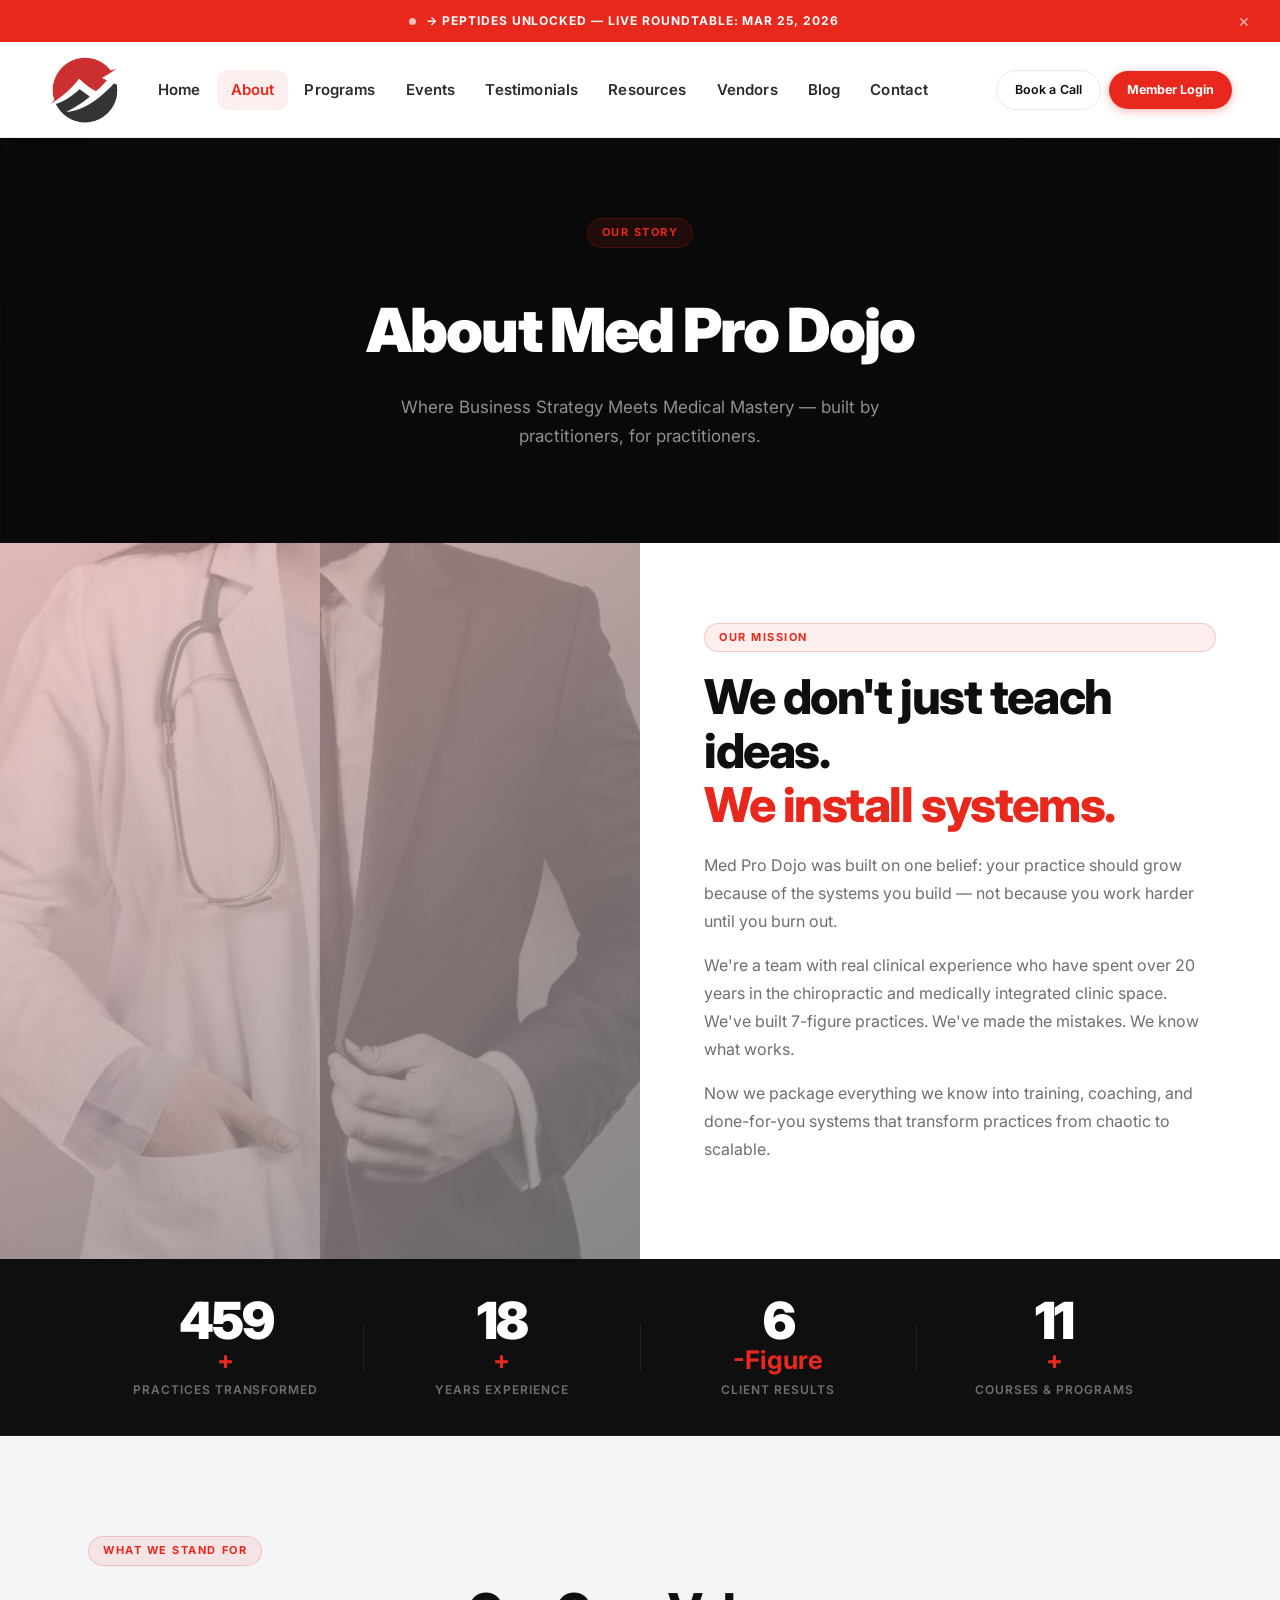
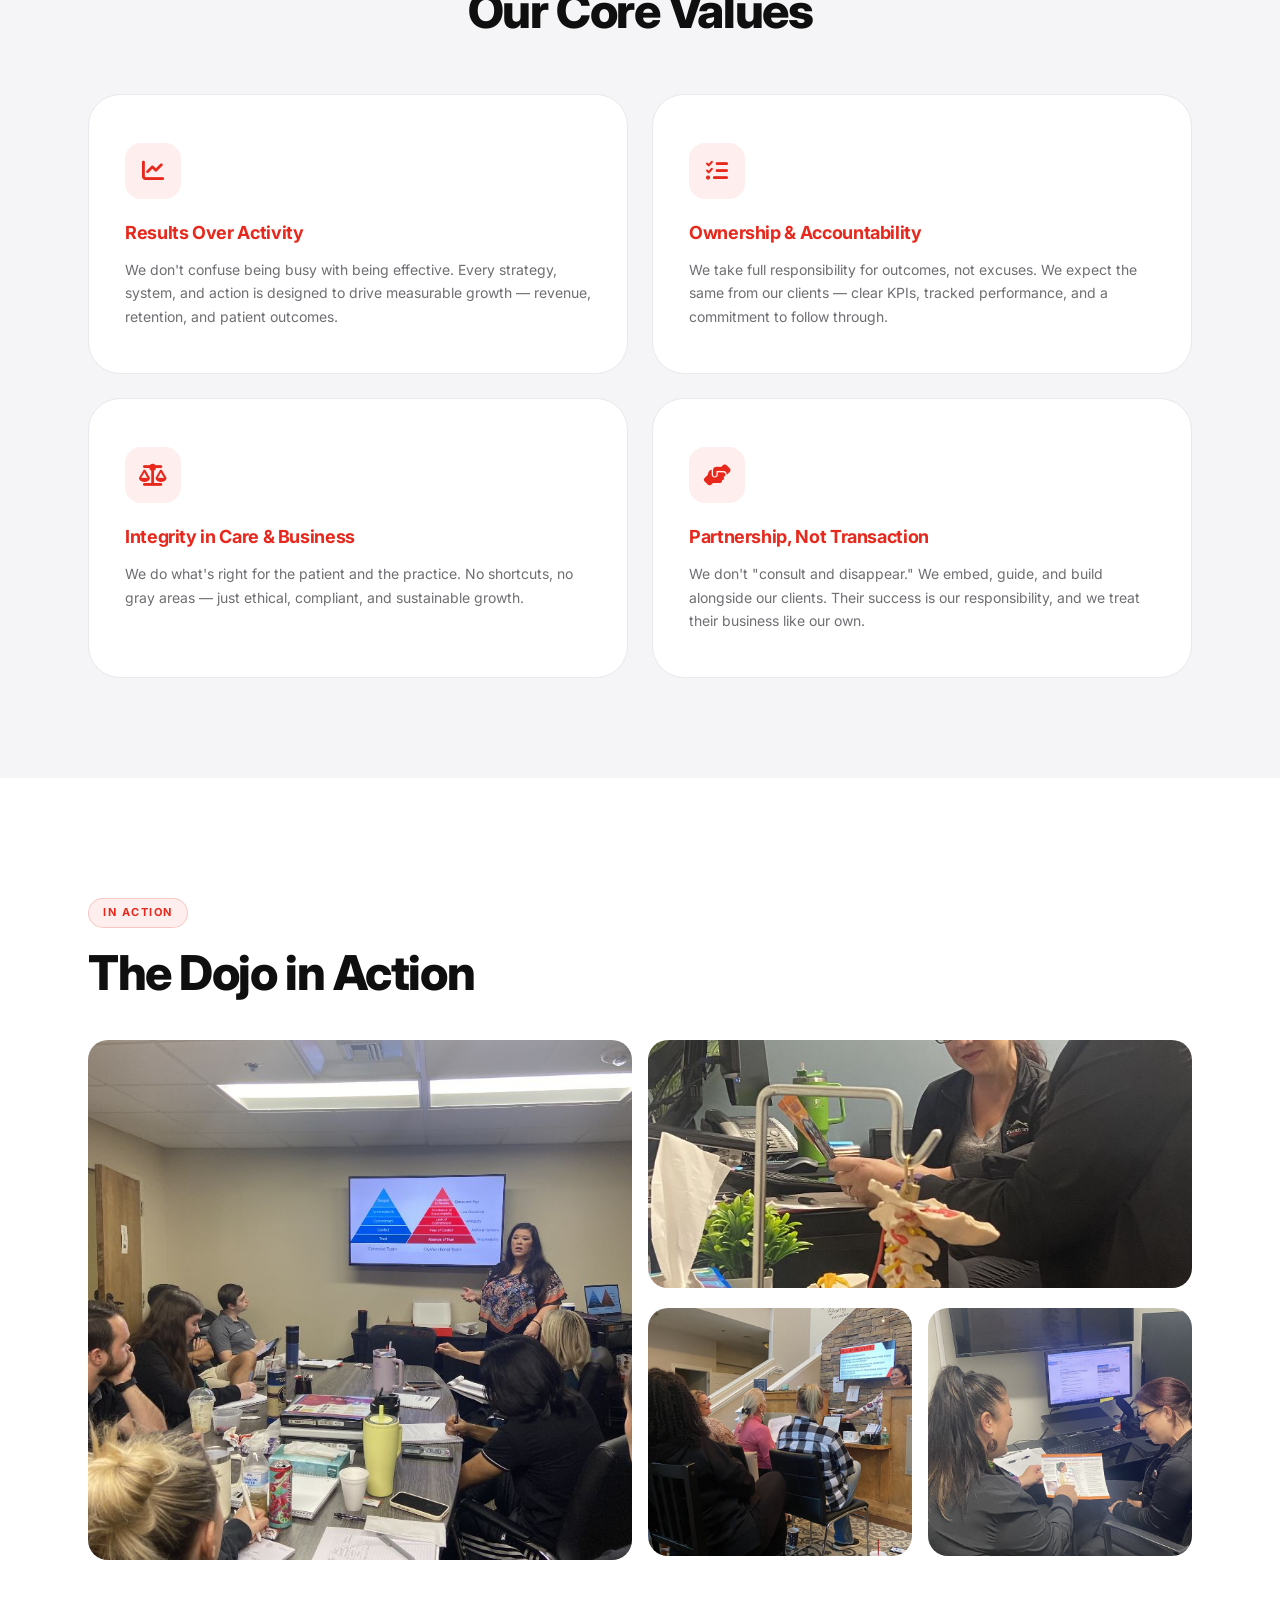
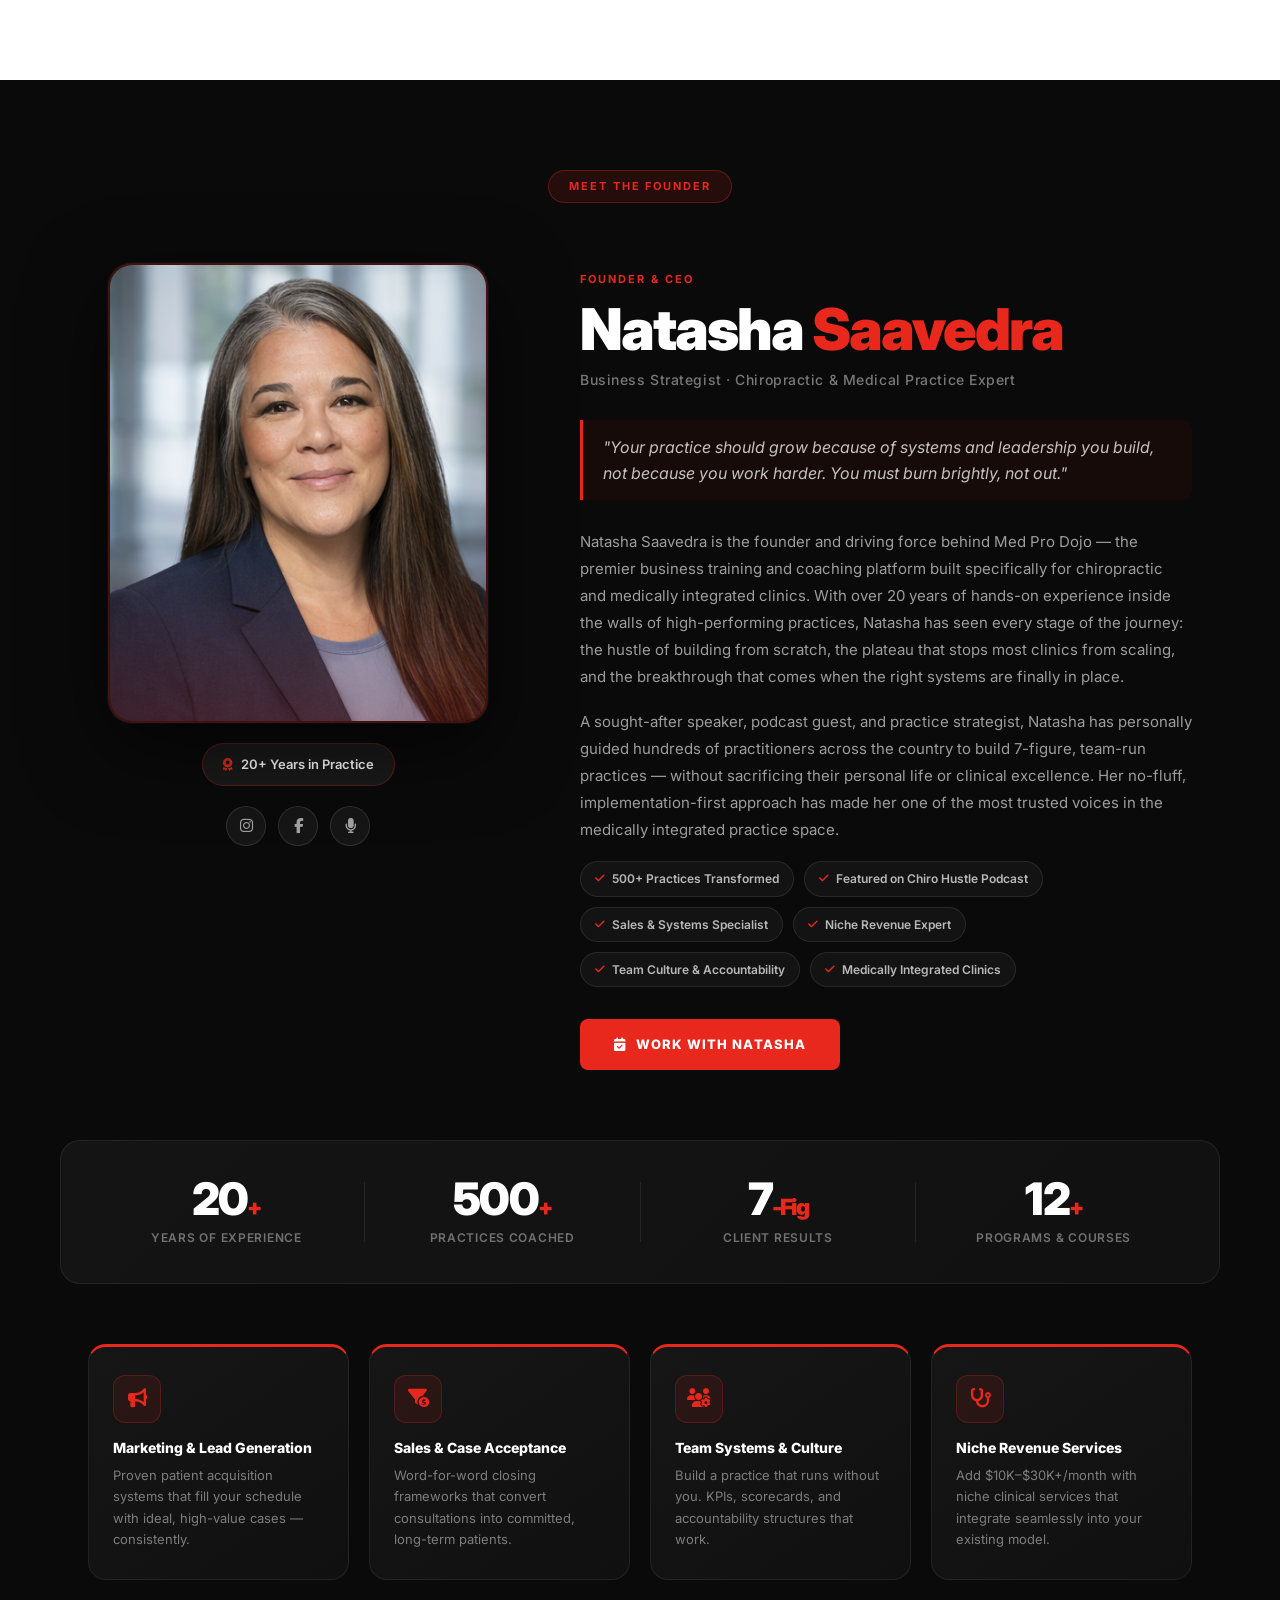
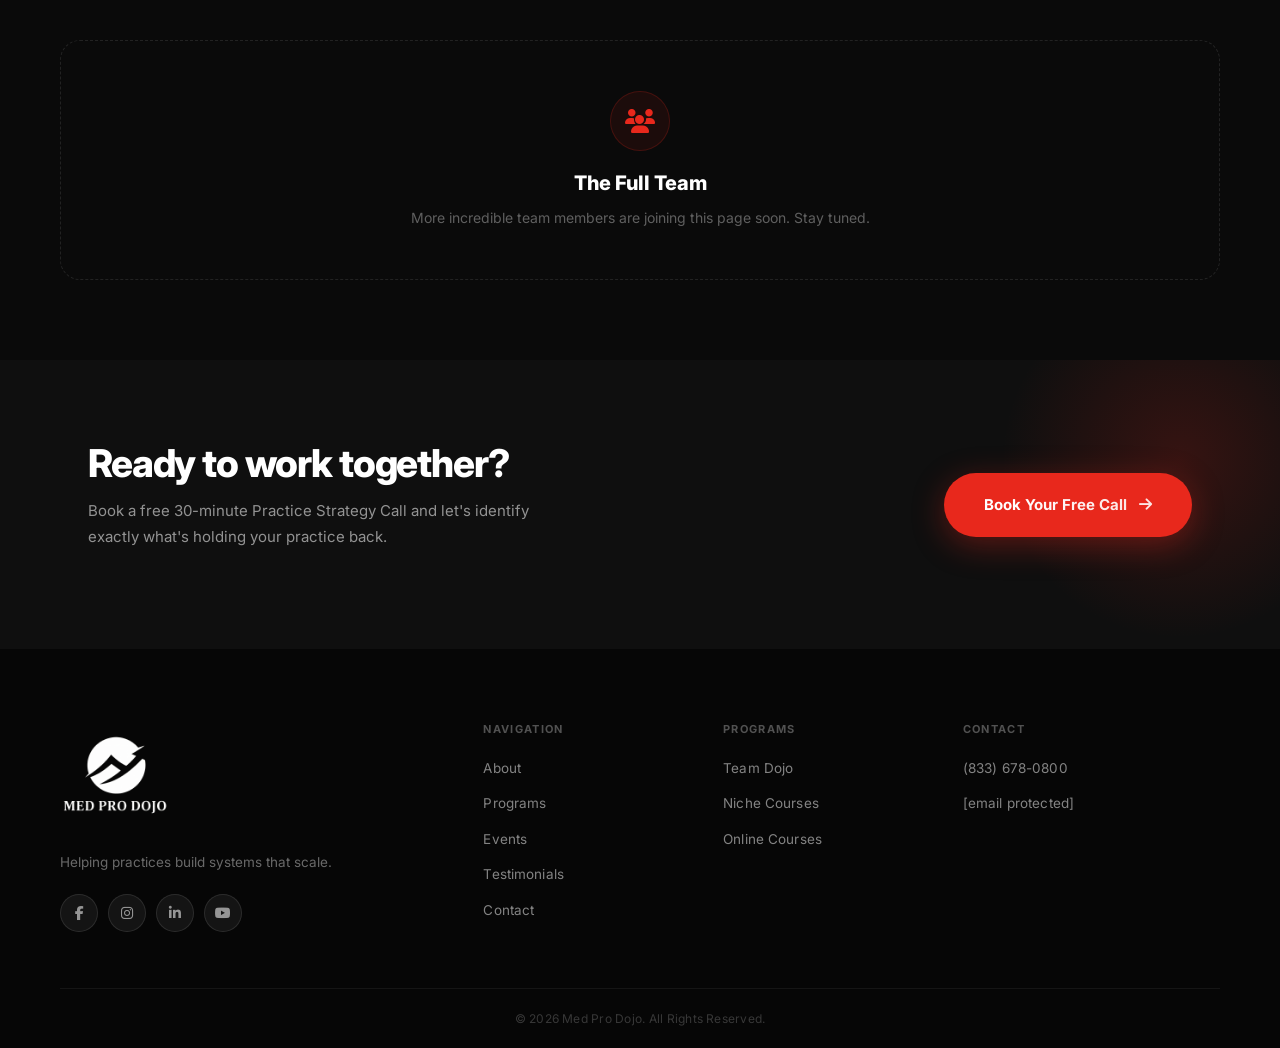
==== commit 5bb65530: "Add files via upload" ====
--- a/about.html
+++ b/about.html
@@ -11,7 +11,7 @@
   <div class="announce-bar" id="announceBar"><div class="announce-inner"><span class="announce-dot"></span><a href="events.html">→ PEPTIDES UNLOCKED — LIVE ROUNDTABLE: MAR 25, 2026</a></div><button class="announce-close" id="announceClose">✕</button></div>
   <nav class="navbar" id="navbar">
     <div class="nav-wrap">
-      <a href="index.html" class="nav-logo"><img src="images/logo-official.png" alt="Med Pro Dojo" class="logo-img-nav" /></a>
+      <a href="index.html" class="nav-logo"><img src="images/logo-vector.png" alt="Med Pro Dojo" class="logo-img-nav" /></a>
       <div class="nav-links" id="navLinks"><a href="index.html" class="nav-link">Home</a><a href="about.html" class="nav-link active">About</a><a href="programs.html" class="nav-link">Programs</a><a href="events.html" class="nav-link">Events</a><a href="testimonials.html" class="nav-link">Testimonials</a><a href="resources.html" class="nav-link">Resources</a><a href="vendors.html" class="nav-link">Vendors</a><a href="blog.html" class="nav-link">Blog</a><a href="contact.html" class="nav-link">Contact</a></div>
       <div class="nav-ctas"><a href="contact.html" class="nav-btn-ghost">Book a Call</a><a href="#" class="nav-btn-red">Member Login</a><button class="burger" id="burger"><span></span><span></span><span></span></button></div>
     </div>
@@ -21,12 +21,12 @@
     <div class="container page-hero-body"><div class="section-label">Our Story</div><h1>About Med Pro Dojo</h1><p>Where Business Strategy Meets Medical Mastery — built by practitioners, for practitioners.</p></div>
   </section>
   <section class="split-section" style="min-height:580px">
-    <div class="split-img"><img src="https://images.unsplash.com/photo-1576091160550-2173dba999ef?w=900&q=80&auto=format&fit=crop" alt="Team training" /><div class="split-img-overlay"></div></div>
+    <div class="split-img"><img src="images/about-doctor-suit-split.jpg" alt="Medical professional" /><div class="split-img-overlay"></div></div>
     <div class="split-body">
       <div class="section-label dark">Our Mission</div>
       <h2 class="section-h2 text-dark">We don't just teach ideas.<br /><span class="text-red">We install systems.</span></h2>
       <p class="section-p text-gray">Med Pro Dojo was built on one belief: your practice should grow because of the systems you build — not because you work harder until you burn out.</p>
-      <p class="section-p text-gray">We're a team of practitioners and business strategists who have spent over 20 years in the chiropractic and medically integrated clinic space. We've built 7-figure practices. We've made the mistakes. We know what works.</p>
+      <p class="section-p text-gray">We're a team with real clinical experience who have spent over 20 years in the chiropractic and medically integrated clinic space. We've built 7-figure practices. We've made the mistakes. We know what works.</p>
       <p class="section-p text-gray">Now we package everything we know into training, coaching, and done-for-you systems that transform practices from chaotic to scalable.</p>
     </div>
   </section>
@@ -34,19 +34,35 @@
   <section class="section-light"><div class="container">
     <div class="section-label dark">What We Stand For</div>
     <h2 class="section-h2 text-dark center-text" style="margin-bottom:56px">Our Core Values</h2>
-    <div style="display:grid;grid-template-columns:repeat(3,1fr);gap:24px">
-      <div class="step-card reveal"><div class="step-icon"><i class="fas fa-cogs"></i></div><h3 style="font-size:18px;font-weight:700;color:var(--dark);margin-bottom:10px"><span class="text-red">Systems First</span></h3><p class="section-p text-gray" style="font-size:14px;margin:0">Sustainable growth only happens through repeatable, team-run systems — not heroic individual effort.</p></div>
-      <div class="step-card reveal" style="--delay:.1s"><div class="step-icon"><i class="fas fa-handshake"></i></div><h3 style="font-size:18px;font-weight:700;color:var(--dark);margin-bottom:10px"><span class="text-red">Real Results</span></h3><p class="section-p text-gray" style="font-size:14px;margin:0">We measure success by the transformation in your practice, not just the knowledge transferred. Implementation is everything.</p></div>
-      <div class="step-card reveal" style="--delay:.2s"><div class="step-icon"><i class="fas fa-heart"></i></div><h3 style="font-size:18px;font-weight:700;color:var(--dark);margin-bottom:10px"><span class="text-red">Practitioner First</span></h3><p class="section-p text-gray" style="font-size:14px;margin:0">Built by people who've run clinics, not just business consultants. We know the unique challenges of the medical world.</p></div>
+    <div style="display:grid;grid-template-columns:repeat(2,1fr);gap:24px">
+      <div class="step-card reveal"><div class="step-icon"><i class="fas fa-chart-line"></i></div><h3 style="font-size:18px;font-weight:700;color:var(--dark);margin-bottom:10px"><span class="text-red">Results Over Activity</span></h3><p class="section-p text-gray" style="font-size:14px;margin:0">We don't confuse being busy with being effective. Every strategy, system, and action is designed to drive measurable growth — revenue, retention, and patient outcomes.</p></div>
+      <div class="step-card reveal" style="--delay:.1s"><div class="step-icon"><i class="fas fa-tasks"></i></div><h3 style="font-size:18px;font-weight:700;color:var(--dark);margin-bottom:10px"><span class="text-red">Ownership &amp; Accountability</span></h3><p class="section-p text-gray" style="font-size:14px;margin:0">We take full responsibility for outcomes, not excuses. We expect the same from our clients — clear KPIs, tracked performance, and a commitment to follow through.</p></div>
+      <div class="step-card reveal" style="--delay:.2s"><div class="step-icon"><i class="fas fa-balance-scale"></i></div><h3 style="font-size:18px;font-weight:700;color:var(--dark);margin-bottom:10px"><span class="text-red">Integrity in Care &amp; Business</span></h3><p class="section-p text-gray" style="font-size:14px;margin:0">We do what's right for the patient and the practice. No shortcuts, no gray areas — just ethical, compliant, and sustainable growth.</p></div>
+      <div class="step-card reveal" style="--delay:.3s"><div class="step-icon"><i class="fas fa-hands-helping"></i></div><h3 style="font-size:18px;font-weight:700;color:var(--dark);margin-bottom:10px"><span class="text-red">Partnership, Not Transaction</span></h3><p class="section-p text-gray" style="font-size:14px;margin:0">We don't "consult and disappear." We embed, guide, and build alongside our clients. Their success is our responsibility, and we treat their business like our own.</p></div>
     </div>
   </div></section>
   <section class="section-white"><div class="container">
     <div class="section-label dark">In Action</div>
     <h2 class="section-h2 text-dark" style="margin-bottom:40px">The Dojo in Action</h2>
-    <div class="about-photo-grid">
-      <div class="about-photo ap-main reveal"><img src="https://images.unsplash.com/photo-1600880292203-757bb62b4baf?w=800&q=80&auto=format&fit=crop" alt="Team training" /></div>
-      <div class="about-photo reveal" style="--delay:.1s"><img src="https://images.unsplash.com/photo-1576091160399-112ba8d25d1d?w=600&q=80&auto=format&fit=crop" alt="Medical practice" /></div>
-      <div class="about-photo reveal" style="--delay:.2s"><img src="https://images.unsplash.com/photo-1553877522-43269d4ea984?w=600&q=80&auto=format&fit=crop" alt="Strategy session" /></div>
+    <!-- 4-photo mosaic: large left + 3 stacked right -->
+    <div style="display:grid;grid-template-columns:1fr 1fr;grid-template-rows:auto auto;gap:16px">
+      <!-- Large feature photo -->
+      <div style="grid-row:1/3;border-radius:20px;overflow:hidden;max-height:520px" class="reveal">
+        <img src="images/dojo-natasha-training.jpg" alt="Natasha leading a team training session" style="width:100%;height:100%;object-fit:cover;display:block" />
+      </div>
+      <!-- Top right -->
+      <div style="border-radius:20px;overflow:hidden;height:248px" class="reveal" style="--delay:.1s">
+        <img src="images/dojo-spine-consult.jpg" alt="One-on-one clinical consultation" style="width:100%;height:100%;object-fit:cover;display:block" />
+      </div>
+      <!-- Bottom right — two side-by-side -->
+      <div style="display:grid;grid-template-columns:1fr 1fr;gap:16px" class="reveal" style="--delay:.2s">
+        <div style="border-radius:20px;overflow:hidden;height:248px">
+          <img src="images/dojo-classroom-talk.jpg" alt="Classroom workshop session" style="width:100%;height:100%;object-fit:cover;display:block" />
+        </div>
+        <div style="border-radius:20px;overflow:hidden;height:248px">
+          <img src="images/dojo-team-review.jpg" alt="Team reviewing training materials" style="width:100%;height:100%;object-fit:cover;display:block" />
+        </div>
+      </div>
     </div>
   </div></section>
 
@@ -89,7 +105,7 @@
         <p class="natasha-title-line">Business Strategist · Chiropractic &amp; Medical Practice Expert</p>
 
         <blockquote class="natasha-quote">
-          "Your practice should grow because of the systems you build — not because you work harder until you burn out."
+          "Your practice should grow because of systems and leadership you build, not because you work harder. You must burn brightly, not out."
         </blockquote>
 
         <p class="natasha-bio">
@@ -514,7 +530,7 @@
       }
     }
   </style>
-  <footer class="footer"><div class="footer-top container"><div class="footer-brand-col"><div class="footer-logo"><img src="images/logo-white-official.png" alt="Med Pro Dojo" class="logo-img-footer" /></div><p class="footer-brand-p">Helping practices build systems that scale.</p><div class="social-row"><a href="#"><i class="fab fa-facebook-f"></i></a><a href="#"><i class="fab fa-instagram"></i></a><a href="#"><i class="fab fa-linkedin-in"></i></a><a href="#"><i class="fab fa-youtube"></i></a></div></div><div class="footer-nav-col"><p class="footer-col-label">Navigation</p><ul><li><a href="about.html">About</a></li><li><a href="programs.html">Programs</a></li><li><a href="events.html">Events</a></li><li><a href="testimonials.html">Testimonials</a></li><li><a href="contact.html">Contact</a></li></ul></div><div class="footer-nav-col"><p class="footer-col-label">Programs</p><ul><li><a href="programs.html">Team Dojo</a></li><li><a href="programs.html">Niche Courses</a></li><li><a href="programs.html">Online Courses</a></li></ul></div><div class="footer-nav-col"><p class="footer-col-label">Contact</p><ul><li><a href="tel:8336780800">(833) 678-0800</a></li><li><a href="mailto:info@medprodojo.com">info@medprodojo.com</a></li></ul></div></div><div class="footer-bottom"><p>&copy; 2026 Med Pro Dojo. All Rights Reserved.</p></div></footer>
-  <div class="toast" id="toast"></div><script src="js/main.js"></script>
+  <footer class="footer"><div class="footer-top container"><div class="footer-brand-col"><div class="footer-logo"><img src="images/logo-white-official.png" alt="Med Pro Dojo" class="logo-img-footer" /></div><p class="footer-brand-p">Helping practices build systems that scale.</p><div class="social-row"><a href="#"><i class="fab fa-facebook-f"></i></a><a href="#"><i class="fab fa-instagram"></i></a><a href="#"><i class="fab fa-linkedin-in"></i></a><a href="#"><i class="fab fa-youtube"></i></a></div></div><div class="footer-nav-col"><p class="footer-col-label">Navigation</p><ul><li><a href="about.html">About</a></li><li><a href="programs.html">Programs</a></li><li><a href="events.html">Events</a></li><li><a href="testimonials.html">Testimonials</a></li><li><a href="contact.html">Contact</a></li></ul></div><div class="footer-nav-col"><p class="footer-col-label">Programs</p><ul><li><a href="programs.html">Team Dojo</a></li><li><a href="programs.html">Niche Courses</a></li><li><a href="programs.html">Online Courses</a></li></ul></div><div class="footer-nav-col"><p class="footer-col-label">Contact</p><ul><li><a href="tel:8336780800">(833) 678-0800</a></li><li><a href="/cdn-cgi/l/email-protection#137a7d757c537e767763617c777c797c3d707c7e"><span class="__cf_email__" data-cfemail="462f282029062b232236342922292c296825292b">[email&#160;protected]</span></a></li></ul></div></div><div class="footer-bottom"><p>&copy; 2026 Med Pro Dojo. All Rights Reserved.</p></div></footer>
+  <div class="toast" id="toast"></div><script data-cfasync="false" src="/cdn-cgi/scripts/5c5dd728/cloudflare-static/email-decode.min.js"></script><script src="js/main.js"></script>
 </body>
 </html>
